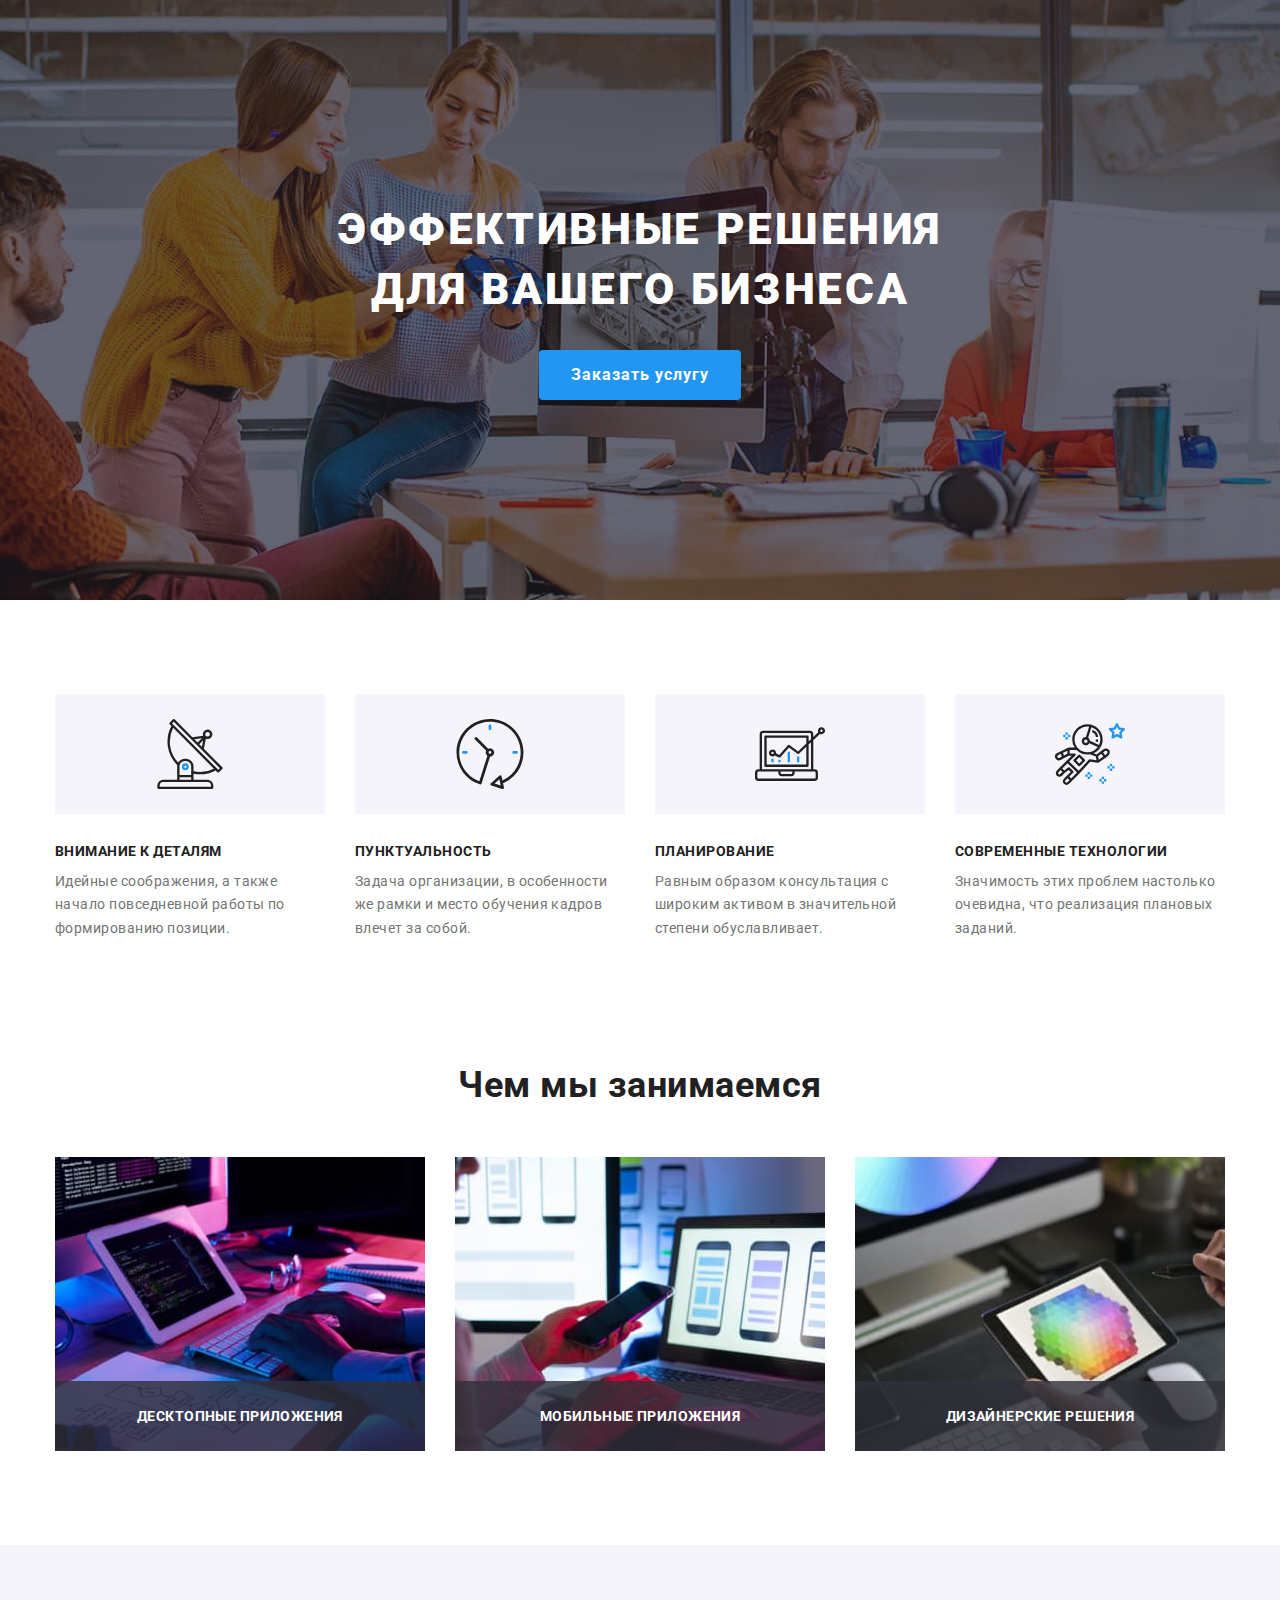
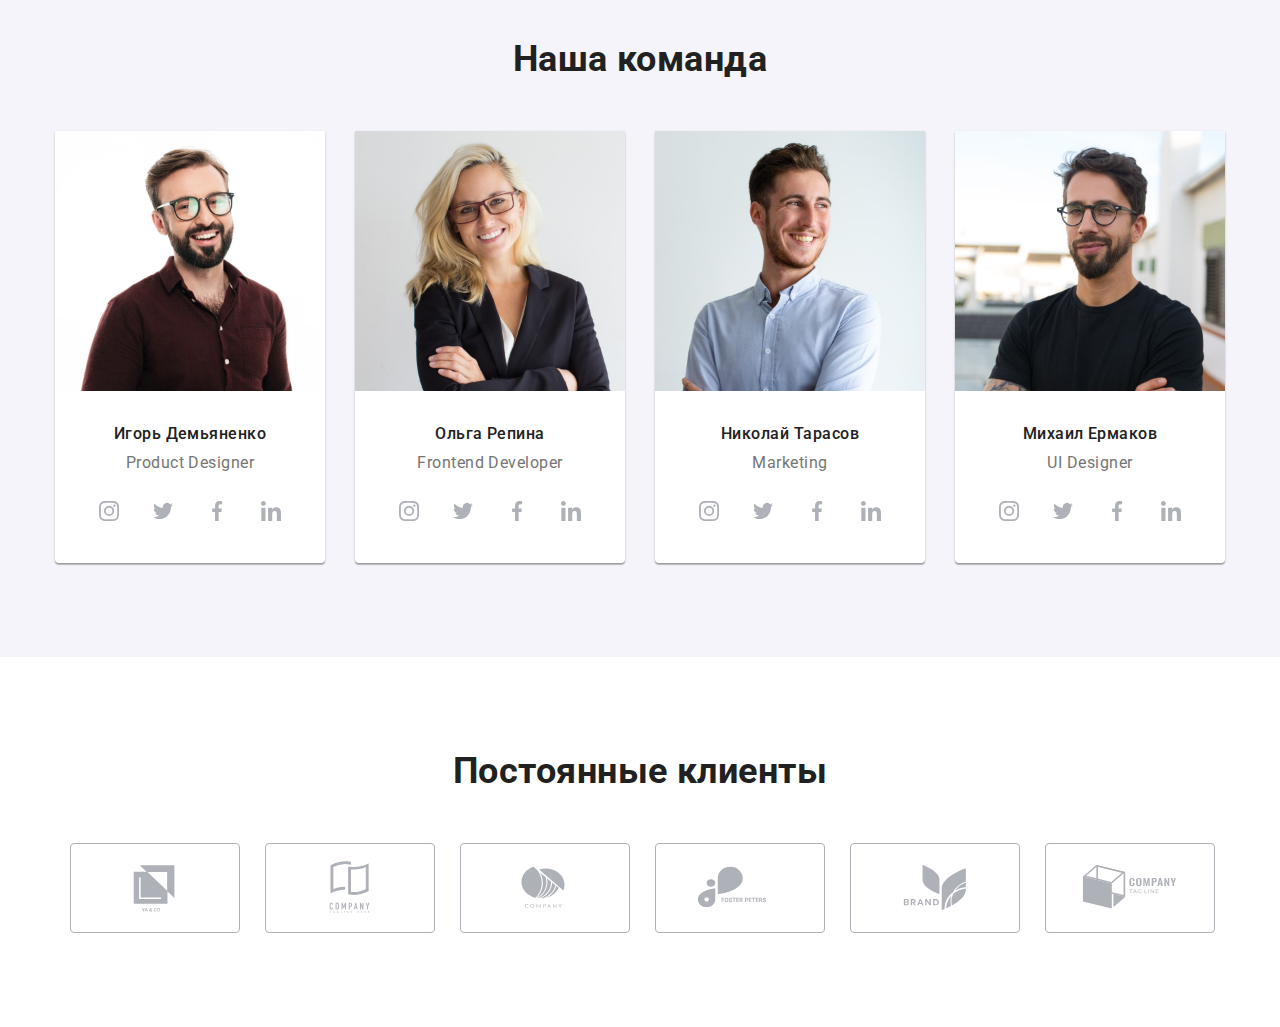
==== index.html @ 3b6422b7 "Робить основні секціі на початковій сторінці" ====
<!DOCTYPE html>
<html lang="ru">
<head>
    <meta charset="UTF-8">
    <meta http-equiv="X-UA-Compatible" content="IE=edge">
    <meta name="viewport" content="width=device-width, initial-scale=1.0">
    <title>WebStudio</title>
    <link href="https://fonts.googleapis.com/css2?family=Oleo+Script&family=Raleway:wght@700&family=Roboto:wght@400;500;700;900&display=swap" rel="stylesheet">
    <link rel="stylesheet" href="https://cdnjs.cloudflare.com/ajax/libs/modern-normalize/1.1.0/modern-normalize.min.css">
    <link rel="stylesheet" href="./css/main.min.css" />
</head>
<body>
    <!-- <header class="page-header">
        <div class="container main-nav">
            <nav class="main-nav">
                <a href="" class="main-nav__logo"><span class="main-nav__accent">Web</span>Studio</a>
                <ul class="site-nav">
                    <li class="site-nav__item"><a href="" class="site-nav__link current">Студия</a></li>
                    <li class="site-nav__item"><a href="./portfolio.html" class="site-nav__link">Портфолио</a></li>
                    <li class="site-nav__item"><a href="" class="site-nav__link">Контакты</a></li>
                </ul>
            </nav>
                <ul class="contact-nav">
                    <li class="contact-nav__item">
                        <a href="mailto:info@devstudio.com" class="contact-nav__contact">
                            <svg class="contact-nav__icon" width="16" height="12">
                                <use href="./images/sprite.svg#envelope"></use>
                            </svg>
                            info@devstudio.com
                        </a>
                    </li>

                    <li class="contact-nav__item">
                        <a href="tel:+380961111111" class="contact-nav__contact">
                            <svg class="contact-nav__icon" width="10" height="16">
                                <use href="./images/sprite.svg#smartphone"></use>
                            </svg>
                            +38 096 111 11 11
                        </a>
                    </li>
                </ul>
        </div>
            
    </header> -->
    <main>
        <div>
            <section class="hero">
                <h1 class="hero__title">Эффективные решения <br> для вашего бизнеса</h1>
                <button class="button hero__button" type="button" data-modal-open>Заказать услугу</button>
            </section>
        </div>

        <section class="section">
            <div class="container">
                <ul class="feature-list">
                    <li class="feature-list__item">
                        <div class="feature-list__icon">
                            <svg height="70" width="70">
                                <use href="images/sprite.svg#antenna"></use>
                            </svg>
                        </div>
                        <h3 class="feature-list__title">Внимание к деталям</h3>
                        <p class="feature-list__text">Идейные соображения, а также начало повседневной работы по формированию позиции.</p>
                    </li>
                    <li class="feature-list__item">
                        <div class="feature-list__icon">
                            <svg height="70" width="70">
                                <use href="images/sprite.svg#clock"></use>
                            </svg>
                        </div>
                        <h3 class="feature-list__title">Пунктуальность</h3>
                        <p class="feature-list__text">Задача организации, в особенности же рамки и место обучения кадров влечет за собой.</p>
                    </li>
                    <li class="feature-list__item">
                        <div class="feature-list__icon">
                            <svg height="70" width="70">
                                <use href="images/sprite.svg#diagram"></use>
                            </svg>
                        </div>
                        <h3 class="feature-list__title">Планирование</h3>
                        <p class="feature-list__text">Равным образом консультация с широким активом в значительной степени обуславливает.</p>
                    </li>
                    <li class="feature-list__item">
                        <div class="feature-list__icon">
                            <svg height="70" width="70">
                                <use href="images/sprite.svg#astronaut"></use>
                            </svg>
                        </div>
                        <h3 class="feature-list__title">Современные технологии</h3>
                        <p class="feature-list__text">Значимость этих проблем настолько очевидна, что реализация плановых заданий.</p>
                    </li>
                </ul>
            </div>
        </section>
        

        <section class="section work">
            <div class="container">
                <h2 class="section-title">Чем мы занимаемся</h2>
            <ul class="work-list">
                
                <li class="work-list__item">
                    <img src="./images/photo1.jpg" alt="компьютер" width="370">
                    <div class="work-list__cont"> 
                        <p class="work-list__text">Десктопные приложения </p> 
                    </div>
                </li>
                
                <li class="work-list__item">
                    <img src="./images/photo2.jpg" alt="смартфон" width="370">
                    <div class="work-list__cont"> 
                        <p class="work-list__text">Мобильные приложения </p> 
                    </div>
                </li>
                
                <li class="work-list__item">
                    <img src="./images/photo3.jpg" alt="планшет" width="370">
                    <div class="work-list__cont"> 
                        <p class="work-list__text">Дизайнерские решения </p> 
                    </div>
                </li>
            </ul>
            </div>
            
        </section>

        <section class="section team"> 
            <div class="container">
                <h2 class="section-title">Наша команда</h2>
                <ul class="team-list">             
                    <li class="team-list__item"> 
                        <img src="./images/photo4.jpg" alt="Игорь Демьяненко" width="100%"> 
                        <div class="team-content">
                            <h3 class="team-list__title">Игорь Демьяненко</h3>
                            <p class="team-list__text">Product Designer</p>
                            <ul class="social social-team">
                                <li>
                                    <a href="https://www.instagram.com" class="social-team__link">
                                        <svg class="social-team__icon" height="20px" width="20px">
                                            <use href="./images/sprite.svg#instagram"></use>
                                        </svg>
                                    </a>
                                </li>

                                <li>
                                    <a href="https://twitter.com/" class="social-team__link">
                                        <svg class="social-team__icon" height="20px" width="20px">
                                            <use href="./images/sprite.svg#twitter"></use>
                                        </svg>
                                    </a>
                                </li>

                                <li>
                                    <a href="https://www.facebook.com/" class="social-team__link">
                                        <svg class="social-team__icon" height="20px" width="20px">
                                            <use href="./images/sprite.svg#facebook"></use>
                                        </svg>
                                    </a>
                                </li>

                                <li>
                                    <a href="https://www.linkedin.com/" class="social-team__link">
                                        <svg class="social-team__icon" height="20px" width="20px">
                                            <use href="./images/sprite.svg#linkedin"></use>
                                        </svg>
                                    </a>
                                </li>
                            </ul>
                        </div>
                    </li>
                    <li class="team-list__item">
                        <img src="./images/photo5.jpg" alt="Ольга Репина" width="100%">
                        <div class="team-content"> 
                            <h3 class="team-list__title">Ольга Репина</h3> 
                            <p class="team-list__text">Frontend Developer</p> 
                            <ul class="social social-team">
                                <li>
                                    <a href="https://www.instagram.com" class="social-team__link">
                                        <svg class="social-team__icon" height="20px" width="20px">
                                            <use href="./images/sprite.svg#instagram"></use>
                                        </svg>
                                    </a>
                                </li>

                                <li>
                                    <a href="https://twitter.com/" class="social-team__link">
                                        <svg class="social-team__icon" height="20px" width="20px">
                                            <use href="./images/sprite.svg#twitter"></use>
                                        </svg>
                                    </a>
                                </li>

                                <li>
                                    <a href="https://www.facebook.com/" class="social-team__link">
                                        <svg class="social-team__icon" height="20px" width="20px">
                                            <use href="./images/sprite.svg#facebook"></use>
                                        </svg>
                                    </a>
                                </li>

                                <li>
                                    <a href="https://www.linkedin.com/" class="social-team__link">
                                        <svg class="social-team__icon" height="20px" width="20px">
                                            <use href="./images/sprite.svg#linkedin"></use>
                                        </svg>
                                    </a>
                                </li>
                            </ul>                       
                        </div>  
                        </li>
                    <li class="team-list__item">
                        <img src="./images/photo6.jpg" alt="Николай Тарасов" width="100%">
                        <div class="team-content">
                            <h3 class="team-list__title">Николай Тарасов</h3> 
                            <p class="team-list__text">Marketing</p>
                            <ul class="social social-team">
                                <li>
                                    <a href="https://www.instagram.com" class="social-team__link">
                                        <svg class="social-team__icon" height="20px" width="20px">
                                            <use href="./images/sprite.svg#instagram"></use>
                                        </svg>
                                    </a>
                                </li>

                                <li>
                                    <a href="https://twitter.com/" class="social-team__link">
                                        <svg class="social-team__icon" height="20px" width="20px">
                                            <use href="./images/sprite.svg#twitter"></use>
                                        </svg>
                                    </a>
                                </li>

                                <li>
                                    <a href="https://www.facebook.com/" class="social-team__link">
                                        <svg class="social-team__icon" height="20px" width="20px">
                                            <use href="./images/sprite.svg#facebook"></use>
                                        </svg>
                                    </a>
                                </li>

                                <li>
                                    <a href="https://www.linkedin.com/" class="social-team__link">
                                        <svg class="social-team__icon" height="20px" width="20px">
                                            <use href="./images/sprite.svg#linkedin"></use>
                                        </svg>
                                    </a>
                                </li>
                            </ul>
                        </div>  
                    </li>
                    <li class="team-list__item">
                        <img src="./images/photo7.jpg" alt="Михаил Ермаков" width="100%">
                        <div class="team-content">
                            <h3 class="team-list__title">Михаил Ермаков</h3> 
                            <p class="team-list__text">UI Designer</p>
                            <ul class="social social-team">
                                <li>
                                    <a href="https://www.instagram.com" class="social-team__link">
                                        <svg class="social-team__icon" height="20px" width="20px">
                                            <use href="./images/sprite.svg#instagram"></use>
                                        </svg>
                                    </a>
                                </li>

                                <li>
                                    <a href="https://twitter.com/" class="social-team__link">
                                        <svg class="social-team__icon" height="20px" width="20px">
                                            <use href="./images/sprite.svg#twitter"></use>
                                        </svg>
                                    </a>
                                </li>

                                <li>
                                    <a href="https://www.facebook.com/" class="social-team__link">
                                        <svg class="social-team__icon" height="20px" width="20px">
                                            <use href="./images/sprite.svg#facebook"></use>
                                        </svg>
                                    </a>
                                </li>

                                <li>
                                    <a href="https://www.linkedin.com/" class="social-team__link">
                                        <svg class="social-team__icon" height="20px" width="20px">
                                            <use href="./images/sprite.svg#linkedin"></use>
                                        </svg>
                                    </a>
                                </li>
                            </ul>
                        </div>
                    </li>
                </ul> 
            </div>
        </section>

        <section class="section client">
            <div class="container">
                <h2 class="section-title">Постоянные клиенты</h2>
                <ul class="client-list">
                    <li class="client-list__item">
                        <a href="" class="client-list__link">
                            <svg class="client-list__icon" height="60px" width="106px">
                                <use href="images/sprite.svg#Logo1"></use>
                            </svg>
                        </a>
                    </li>
                    <li class="client-list__item">
                        <a href="" class="client-list__link">
                            <svg class="client-list__icon" height="60px" width="106px">
                                <use href="images/sprite.svg#Logo2"></use>
                            </svg>
                        </a>
                    </li>
                    <li class="client-list__item">
                        <a href="" class="client-list__link">
                            <svg class="client-list__icon" height="60px" width="106px">
                                <use href="images/sprite.svg#Logo3"></use>
                            </svg>
                        </a>
                    </li>
                    <li class="client-list__item">
                        <a href="" class="client-list__link">
                            <svg class="client-list__icon" height="60px" width="106px">
                                <use href="images/sprite.svg#Logo4"></use>
                            </svg>
                        </a>
                    </li>
                    <li class="client-list__item">
                        <a href="" class="client-list__link">
                            <svg class="client-list__icon" height="60px" width="106px">
                                <use href="images/sprite.svg#Logo5"></use>
                            </svg>
                        </a>
                    </li>
                    <li class="client-list__item">
                        <a href="" class="client-list__link">
                            <svg class="client-list__icon" height="60px" width="106px">
                                <use href="images/sprite.svg#Logo6"></use>
                            </svg>
                        </a>
                    </li>
                </ul>
            </div>
        </section>
    </main>
    <!-- <footer class="footer">
        <div class="container footer-container">
            <div class="footer__adress">
                <div>
                    <a class="footer__logo" href=""><span class="footer__accent">Web</span>Studio</a>
                    <address>
                        <ul class="footer__contact-list">
                            <li class="footer__item"><a href="https://goo.gl/maps/sERGqYDvzHYtQd6Q8" target="_blank" class="footer__actual-address">г. Киев, пр-т Леси Украинки, 26</a></li>
                            <li class="footer__item"><a href="mailto:info@example.com" class="footer__contact">info@example.com</a></li>
                            <li class="footer__item"><a href="tel:+380991111111" class="footer__contact">+38 099 111 11 11</a></li>
                        </ul>
                    </address>
                </div>
                
                <div class="join">
                    <p class="join__text">присоединяйтесь</p>
                    <ul class="social">
                        <li class="join__item">
                            <a href="https://www.instagram.com" class="join__link">
                                <svg class="join__icon" height="20px" width="20px">
                                    <use href="./images/sprite.svg#instagram"></use>
                                </svg>
                            </a>
                        </li>

                        <li class="join__item">
                            <a href="https://twitter.com/" class="join__link">
                                <svg class="join__icon" height="20px" width="20px">
                                    <use href="./images/sprite.svg#twitter"></use>
                                </svg>
                            </a>
                        </li>

                        <li class="join__item">
                            <a href="https://www.facebook.com/" class="join__link">
                                <svg class="join__icon" height="20px" width="20px">
                                    <use href="./images/sprite.svg#facebook"></use>
                                </svg>
                            </a>
                        </li>

                        <li class="join__item">
                            <a href="https://www.linkedin.com/" class="join__link">
                                <svg class="join__icon" height="20px" width="20px">
                                    <use href="./images/sprite.svg#linkedin"></use>
                                </svg>
                            </a>
                        </li>
                    </ul>
                </div>

                <div class="subscription">
                    <form class="subscription__form js-speaker-form">
                    <label for="mail" class="subscription__join-in">подписаться на рассылку</label>
                    <input class="subscription__mail" type="email" name="mail" id="mail" placeholder="E-mail" />
                    <button type="submit" class="subscription__button button">Подписаться
                        <svg class="subscription__icon" width="24" height="24">
                        <use href="./images/sprite.svg#icon-send"></use>
                        </svg>
                    </button>
                    </form>
                </div>
            </div>
        </div>
    </footer> -->

<!-- Modal -->

<div class="backdrop is-hidden" data-modal>
    <div class="modal">
        <button class="modal__close-button" data-modal-close>
            <svg class="modal__close-icon" height="18" width="18">
                <use href="images/sprite.svg#close"></use>
            </svg>
        </button>
        <form class="form js-speaker-form">
            <p class="modal__description">Оставьте свои данные, мы Вам перезвоним</p>
    
            <label class="modal__form-field">
              <input type="name" class="modal__form-input" name="name" placeholder=" " />
              <span class="modal__form-label">Имя</span>
              <svg class="modal__form-icon" width="18" height="18">
                <use href="./images/icons.svg#name"></use>
              </svg>
            </label>
    
            <label class="modal__form-field">
              <input type="tel" class="modal__form-input" name="tel" placeholder=" " />
              <span class="modal__form-label">Телефон</span>
              <svg class="modal__form-icon" width="18" height="18">
                <use href="./images/icons.svg#phone-form"></use>
              </svg>
            </label>
    
            <label class="modal__form-field">
              <input type="email" class="modal__form-input" name="mail" id="mail" placeholder=" "/>
              <span class="modal__form-label">Почта</span>
              <svg class="modal__form-icon" width="18" height="18">
                <use href="./images/icons.svg#mail-form"></use>
              </svg>
            </label>
    
            <label class="modal__form-field comment">
              <textarea class="modal__form-comment" name="comment" rows="8" placeholder=" Введите текст "
              ></textarea>
              <span class="modal__form-label">Комментарий</span>
            </label>
    
            <label class="modal__field-polisy check">
              <input
                class="modal__checkbox"
                type="checkbox"
                name="policy"
                value="accept policy"
              />
              <span class="modal__icon-checkbox"></span>
              <span class="modal__checkbox-policy"
                >Соглашаюсь с рассылкой и принимаю
                <a class="modal__checkbox-link" href="./index.html"
                  >Условия договора</a
                ></span>
            </label>
    
            <div class="modal__button-submit">
              <button type="submit" class="button">Отправить</button>
            </div>

    </div>
</div>


    <script src="./js/modal.js"></script>
</body>
</html>
---- css/main.min.css ----
:root{--primary-text-color: #757575;--title-text-color: #212121;--accent-color: #2196F3;--secondary-light-color: #F5F4FA}*{box-sizing:border-box}ul{padding:0;margin:0;list-style:none}body{background-color:#fff;color:var(--primary-text-color);font-family:Roboto,sans-serif;letter-spacing:.03em}.section{padding-top:60px}@media screen and (min-width: 480px){.section{padding-top:94px}}.section-title{margin-top:0;margin-bottom:50px;color:var(--title-text-color);font-family:Roboto,sans-serif;font-weight:700;font-size:28px;line-height:1.14;text-align:center}@media screen and (min-width: 1200px){.section-title{font-size:36px;line-height:1.16}}button{cursor:pointer}.container{margin-left:auto;margin-right:auto;width:100%;padding-left:15px;padding-right:15px}@media screen and (min-width: 480px){.container{width:480px}}@media screen and (min-width: 768px){.container{width:768px}}@media screen and (min-width: 1200px){.container{width:1200px}}.subscription__button,.join__link,.modal__field-polisy,.modal__close-icon,.modal__close-button,.client-list__link,.social-team__link,.work-list__cont,.feature-list__icon,.contact-nav__contact,.main-nav{display:flex;align-items:center}header{border-bottom:1px solid #ececec}nav{display:flex}.site-nav{display:flex}.site-nav__item+.site-nav__item{margin-left:50px}.site-nav__link{display:block;padding-top:32px;padding-bottom:32px;font-weight:500;font-size:14px;line-height:1.14;letter-spacing:.02em;text-decoration:none;position:relative}.site-nav__link.current{color:var(--accent-color)}.site-nav__link.current::after{content:"";position:absolute;bottom:-1px;display:block;width:100%;height:4px;background-color:var(--accent-color);border-radius:2px}.site-nav__link{color:var(--title-text-color);transition:250ms cubic-bezier(0.4, 0, 0.2, 1)}.site-nav__link:hover,.site-nav__link:focus{color:var(--accent-color)}.contact-nav{display:flex;margin-left:auto}.contact-nav__item+.contact-nav__item{margin-left:50px}.contact-nav__contact{color:#757575;padding:32px 0;transition:250ms cubic-bezier(0.4, 0, 0.2, 1);font-weight:500;font-size:14px;line-height:1.14;letter-spacing:.02em;text-decoration:none}.contact-nav__contact:hover,.contact-nav__contact:focus{color:var(--accent-color)}.contact-nav__icon{fill:currentColor;margin-right:10px;padding-top:2px}.main-nav__logo{font-family:Raleway,sans-serif;font-weight:700;font-size:26px;line-height:1.19;text-decoration:none;color:#000;margin-right:93px}.main-nav__accent{color:var(--accent-color)}.footer__logo{font-family:Raleway,sans-serif;font-weight:700;font-size:26px;line-height:1.19;text-decoration:none;color:#fff;display:block;margin-bottom:20px}.footer__accent{color:var(--accent-color)}.hero{background-color:#2f303a;background-image:linear-gradient(to right, rgba(47, 48, 58, 0.4), rgba(47, 48, 58, 0.4)),url("../images/background_hero.jpg");background-repeat:no-repeat;background-size:cover;background-position:center;height:600;text-align:center;padding-top:200px;padding-bottom:200px}.hero__title{margin-top:0;margin-bottom:30px;color:#fff;font-style:400;font-weight:900;font-size:26px;line-height:1.61;letter-spacing:.06em;text-transform:uppercase}@media screen and (min-width: 1200px){.hero__title{font-size:44px;line-height:1.36}}.button{display:inline-block;border-radius:4px;color:#fff;background-color:var(--accent-color);font-family:Roboto,sans-serif;letter-spacing:.03em;text-align:center}.hero__button{min-width:200px;padding:10px 32px;border:none;color:#fff;background-color:var(--accent-color);font-weight:700;font-size:16px;line-height:1.87;letter-spacing:.06em}.button.secondary{padding:6px 22px;color:var(--title-text-color);background-color:var(--secondary-light-color);font-weight:500;font-size:16px;line-height:1.6}@media screen and (min-width: 768px){.feature-list{display:flex;flex-wrap:wrap}}@media screen and (min-width: 1200px){.feature-list{flex-wrap:nowrap}}.feature-list__item{width:100%;margin-bottom:30px}@media screen and (min-width: 768px){.feature-list__item{width:354px}}@media screen and (min-width: 1200px){.feature-list__item{width:270px}}.feature-list__icon{justify-content:center;width:100%;height:120px;margin-bottom:30px;background-color:var(--secondary-light-color)}@media screen and (min-width: 768px){.feature-list__icon{width:354px}}@media screen and (min-width: 1200px){.feature-list__icon{width:270px}}@media screen and (min-width: 768px){.feature-list__item:nth-child(2n){margin-left:30px}}@media screen and (min-width: 1200px){.feature-list__item+.feature-list__item{margin-left:30px}}.feature-list__title{margin-top:0;margin-bottom:10px;color:var(--title-text-color);font-weight:700;font-size:14px;line-height:1.14;text-transform:uppercase}@media screen and (max-width: 767px){.feature-list__title{text-align:center}}.feature-list__text{font-size:14px;line-height:1.71;margin:0}.work{padding-bottom:94px}@media screen and (max-width: 1199px){.work{display:none}}.work-list{display:flex}.work-list__item+.work-list__item{margin-left:30px}.work-list__item{position:relative;display:flex;align-items:flex-end}.work-list__cont{position:absolute;justify-content:center;width:370px;height:70px;background-color:rgba(47,48,58,.8)}.work-list__text{margin:0;font-weight:700;font-size:14px;line-height:1.16;letter-spacing:.03em;text-transform:uppercase;color:#fff}.team{background-color:var(--secondary-light-color);padding-bottom:94px}@media screen and (min-width: 768px){.team-list{display:flex;flex-wrap:wrap}}@media screen and (min-width: 1200px){.team-list{flex-wrap:nowrap}}@media screen and (min-width: 768px){.team-list__item:nth-child(2n){margin-left:30px}}@media screen and (min-width: 1200px){.team-list__item+.team-list__item{margin-left:30px}}.team-list__item{background-color:#fff;box-shadow:0px 1px 3px rgba(0,0,0,.12),0px 1px 1px rgba(0,0,0,.14),0px 2px 1px rgba(0,0,0,.2);border-radius:0px 0px 4px 4px;width:100%;margin-bottom:30px}@media screen and (min-width: 768px){.team-list__item{width:354px}}@media screen and (min-width: 1200px){.team-list__item{width:270px;margin-bottom:0px}}.team-list__title{margin-top:0;margin-bottom:10px;color:var(--title-text-color);font-weight:500;font-size:16px;line-height:1.18}.team-list__text{margin-top:0;margin-bottom:16px;font-size:16px;line-height:1.18}.team-content{padding-top:30px;padding-bottom:30px;text-align:center}.social{display:flex;padding:0;margin:0}.social-team{padding-right:122px;padding-left:122px}@media screen and (min-width: 768px){.social-team{padding-right:74px;padding-left:74px}}@media screen and (min-width: 1200px){.social-team{padding-right:32px;padding-left:32px}}.social-team>li:not(:last-child){width:calc((100% - 30px)/4);margin-right:10px}.social-team__link{justify-content:center;padding:0;border:none;border-radius:50px;width:44px;height:44px;color:#afb1b8;transition:250ms cubic-bezier(0.4, 0, 0.2, 1)}.social-team__link:hover,.social-team__link:focus{background-color:var(--accent-color);color:#fff}.social-team__icon{fill:currentColor}.client{padding-bottom:94px}.client-list{display:flex;flex-wrap:wrap;justify-content:center}.client-list__item{width:100%;margin-bottom:30px;width:calc((100% - 60px)/2);margin-right:30px}@media screen and (min-width: 768px){.client-list__item{width:calc(33.3333333333% - 30px);margin-right:30px;margin-bottom:30px}}@media screen and (min-width: 1200px){.client-list__item{margin-bottom:0;width:calc(16.6666666667% - 30px)}}@media screen and (max-width: 767px){.client-list .client-list__item:nth-child(even){margin-right:0}}@media screen and (min-width: 768px){.client-list .client-list__item:nth-child(3n){margin-right:0}}@media screen and (min-width: 1200px){.client-list .client-list__item:not(:last-child){margin-right:30px}}.client-list__link{color:#afb1b8;justify-content:center;height:90px;border:1px solid #afb1b8;border-radius:4px;transition:250ms cubic-bezier(0.4, 0, 0.2, 1)}@media screen and (min-width: 768px){.client-list__link{width:226px}}@media screen and (min-width: 1200px){.client-list__link{width:170px}}.client-list__link:hover,.client-list__link:focus{border-color:var(--accent-color);color:var(--accent-color)}.client-list__icon{fill:currentColor}.portfolio{padding-top:94px;padding-bottom:94px}.filter-section button{transition:250ms cubic-bezier(0.4, 0, 0.2, 1);border:none}.filter-section button:hover,.filter-section button:focus{color:#fff;background-color:var(--accent-color);box-shadow:0px 3px 1px rgba(0,0,0,.1),0px 1px 2px rgba(0,0,0,.08),0px 2px 2px rgba(0,0,0,.12)}.filter-section{display:flex;justify-content:center;margin-bottom:50px}.filter-section__item+.filter-section__item{margin-left:8px}.portfolio-list{display:flex;flex-wrap:wrap}.portfolio-list__grid{margin-right:30px;margin-bottom:30px;border-top:none;transition:250ms cubic-bezier(0.4, 0, 0.2, 1)}.portfolio-list__grid:hover,.portfolio-list__grid:focus{box-shadow:0px 1px 1px rgba(0,0,0,.12),0px 4px 4px rgba(0,0,0,.06),1px 4px 6px rgba(0,0,0,.16)}.portfolio-list__grid:nth-child(3n){margin-right:0}.portfolio-list__grid:nth-last-child(-n+3){margin-bottom:0}.portfolio-list img{margin-top:0}.portfolio-list__card-content{padding:20px 24px;border:1px solid #eee}.portfolio-list__title{margin-top:0;margin-bottom:4px;color:var(--title-text-color);font-weight:bold;font-size:18px;line-height:2;letter-spacing:.06em}.portfolio-list__card-icon{position:relative;overflow:hidden}.portfolio-list__card-desc{position:absolute;top:0;padding:63px 24px 63px 24px;align-items:center;width:100%;height:100%;background-color:rgba(33,149,243,.9);margin:0;color:#fff;font-weight:400;font-size:18px;line-height:1.56;transform:translateY(100%);transition:250ms cubic-bezier(0.4, 0, 0.2, 1)}.portfolio-list__grid-link{text-decoration:none;color:var(--primary-text-color);transition:250ms cubic-bezier(0.4, 0, 0.2, 1)}.portfolio-list__grid-link:hover .portfolio-list__card-desc,.portfolio-list__grid-link:focus .portfolio-list__card-desc{transform:translateY(0px)}.grid-link img{display:block;max-width:100%;height:auto}.backdrop{position:fixed;top:0;left:0;width:100%;height:100%;background-color:rgba(0,0,0,.5);visibility:visible;opacity:1;transition:opacity 250ms cubic-bezier(0.4, 0, 0.2, 1)}.backdrop.is-hidden{pointer-events:none;opacity:0}label{cursor:default}.modal{position:absolute;top:50%;left:50%;transform:translate(-50%, -50%);min-height:300px;min-width:400px;padding:40px;width:100%;height:581px;box-shadow:0px 1px 3px rgba(0,0,0,.12),0px 1px 1px rgba(0,0,0,.14),0px 2px 1px rgba(0,0,0,.2);border-radius:4px;background-color:#fff}@media screen and (min-width: 480px){.modal{width:450px}}@media screen and (min-width: 1200px){.modal{width:528px}}.modal__close-button{padding:0;margin:0;justify-content:center;border-radius:50px;height:30px;width:30px;position:absolute;top:8px;right:8px;background-color:#fff;z-index:1;border:1px solid rgba(0,0,0,.1);transition:250ms cubic-bezier(0.4, 0, 0.2, 1)}.modal__close-button:hover,.modal__close-button:focus{fill:var(--accent-color)}.modal__close-icon{justify-content:center;padding:0;border:none;border-radius:50px;width:18px;height:18px}.modal__description{font-weight:700;font-size:20px;line-height:1.15;text-align:center;color:var(--title-text-color);margin-bottom:30px;margin-top:0}.modal__form-field:nth-child(-n+4){margin-bottom:28px}.modal__form-field{display:block;position:relative}.modal__form-input{width:100%;height:38px;display:block;background-color:#fff;margin:0;padding:10px 20px;padding-left:40px;font:inherit;box-shadow:none;border:1px solid rgba(33,33,33,.2);border-radius:4px;outline:none;box-sizing:border-box}.modal__form-label{color:var(--primary-text-color);font-size:12px;line-height:1.16;letter-spacing:.01em;position:absolute;top:50%;transition:250ms cubic-bezier(0.4, 0, 0.2, 1);transform:translateY(-40px)}.modal__form-icon{position:absolute;top:50%;left:10px;transform:translateY(-50%);display:inline-block;fill:currentColor;color:var(--title-text-color)}.modal__comment{margin-bottom:20px;height:120px}.modal__form-label{position:absolute;top:20px;left:0px;transition:250ms cubic-bezier(0.4, 0, 0.2, 1)}.modal__form-comment::placeholder{font-size:12px;line-height:1.16;letter-spacing:.01em;color:rgba(117,117,117,.5)}.modal__checkbox{appearance:none;-moz-appearance:none;-webkit-appearance:none;position:absolute;margin-right:7px}.modal__icon-checkbox{margin-right:7px}.modal__field-polisy.check{display:flex;justify-content:center}.modal__icon-checkbox{display:inline-block;width:16px;height:15px;margin-right:5px;border:2px solid #212121;border-radius:4px;transition:250ms cubic-bezier(0.4, 0, 0.2, 1)}.modal__checkbox:checked+.modal__icon-checkbox{background-color:var(--accent-color);border-color:var(--accent-color);background-image:url(../images/icon-check.svg);background-origin:border-box;background-size:contain;background-repeat:no-repeat}.modal__checkbox-link{color:var(--accent-color);text-decoration:underline}.modal__field-polisy{margin-bottom:30px}.modal__checkbox-policy{font-size:14px;line-height:1.71;letter-spacing:.03em;color:var(--primary-text-color)}.modal__form-field:focus-within>.modal__form-icon{fill:var(--accent-color)}.backdrop textarea{padding:10px 20px;padding-left:16px;font:inherit;position:relative;width:100%;height:120px;resize:none;box-shadow:none;border:1px solid rgba(33,33,33,.2);border-radius:4px;outline:none}.backdrop textarea:focus{border:1px solid var(--accent-color)}.modal__button-submit{display:flex;justify-content:center}.backdrop .button{border:none;box-shadow:0px 4px 4px rgba 0,0,0,.15;display:inline-block;vertical-align:middle;font-weight:700;font-size:16px;line-height:1.87;text-decoration:none;border-radius:4px;min-width:200px;min-height:50px;letter-spacing:.06em}address{font-style:normal}.footer{background-color:#2f303a;padding-top:60px;padding-bottom:60px}.footer-container{display:flex;align-items:baseline}.footer__adress{display:flex;justify-content:space-between;align-items:baseline;width:1200px}.footer__actual-address{color:#fff;font-size:14px;line-height:1.71;text-decoration:none}.footer__contact{color:rgba(255,255,255,.6);font-size:14px;line-height:1.71;text-decoration:none}.footer__contact-list .footer__item+.footer__item{margin-top:9px}.footer__contact-list a{transition:250ms cubic-bezier(0.4, 0, 0.2, 1)}.footer__contact-list a:hover,.footer__contact-list a:focus{color:var(--accent-color)}.join__text{font-weight:700;font-size:14px;line-height:1.16;letter-spacing:.03em;text-transform:uppercase;color:#fff}.join{margin-left:70px}.join__icon{fill:currentColor}.join__link{justify-content:center;padding:0;border:none;background-color:rgba(255,255,255,.1);border-radius:50px;width:44px;height:44px;color:#fff;transition:250ms cubic-bezier(0.4, 0, 0.2, 1)}.join__link:hover,.join__link:focus{background-color:var(--accent-color);color:#fff}.join__item:not(:last-child){width:calc((100% - 30px)/4);margin-right:10px}.subscription{width:570px}.subscription__form{display:flex;flex-direction:column;position:relative}.subscription__join-in{font-weight:700;font-size:14px;line-height:1.14;color:#fff;text-transform:uppercase;margin-bottom:20px}.subscription__mail{width:358px;height:50px;border:1px solid rgba(255,255,255,.3);box-sizing:border-box;border-radius:4px;background-color:#2f303a;padding-left:12px;color:var(--primary-text-color)}.subscription__button{position:absolute;bottom:0;right:0;width:200px;height:50px;justify-content:left;font-weight:900;padding-top:10px;padding-bottom:10px;padding-left:29px;padding-right:28px;overflow:hidden;border:0em}.subscription__icon{position:absolute;right:18px;margin-left:10px;top:50%;transform:translatey(-50%)}/*# sourceMappingURL=main.min.css.map */
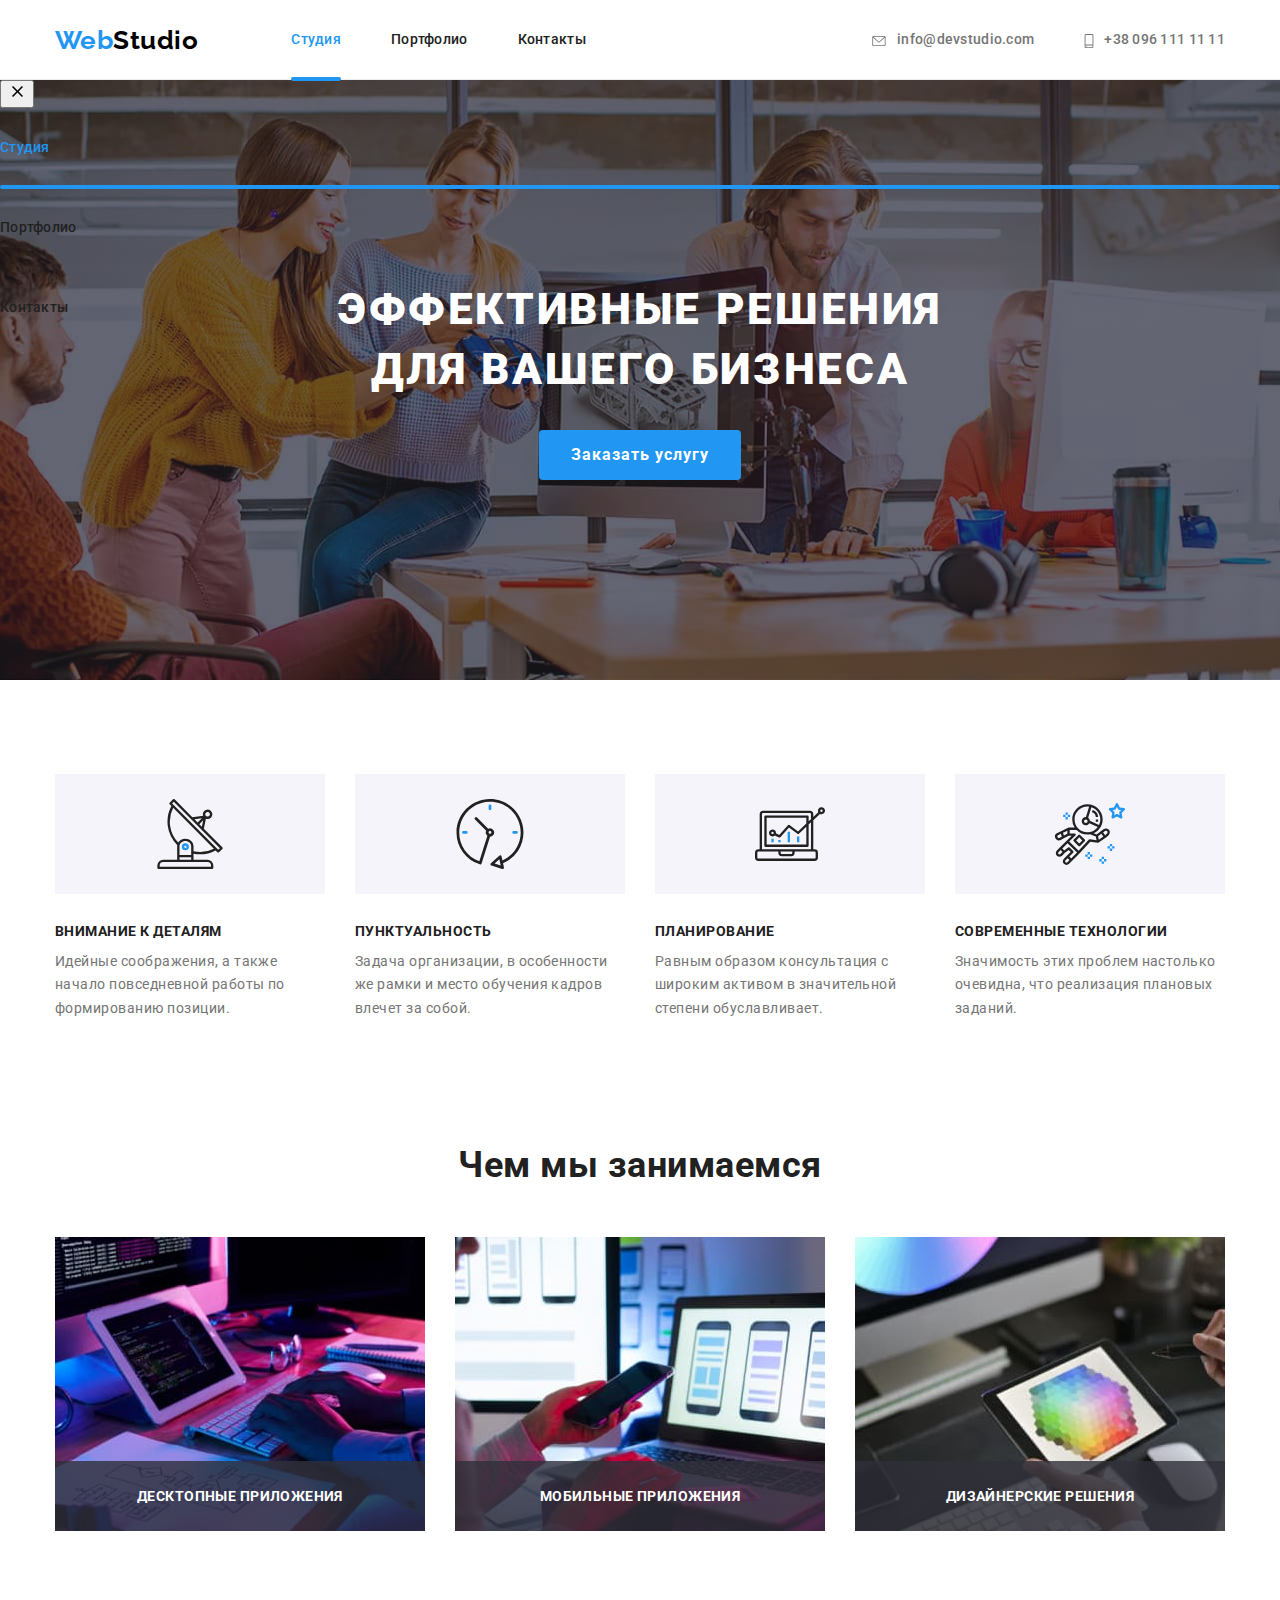
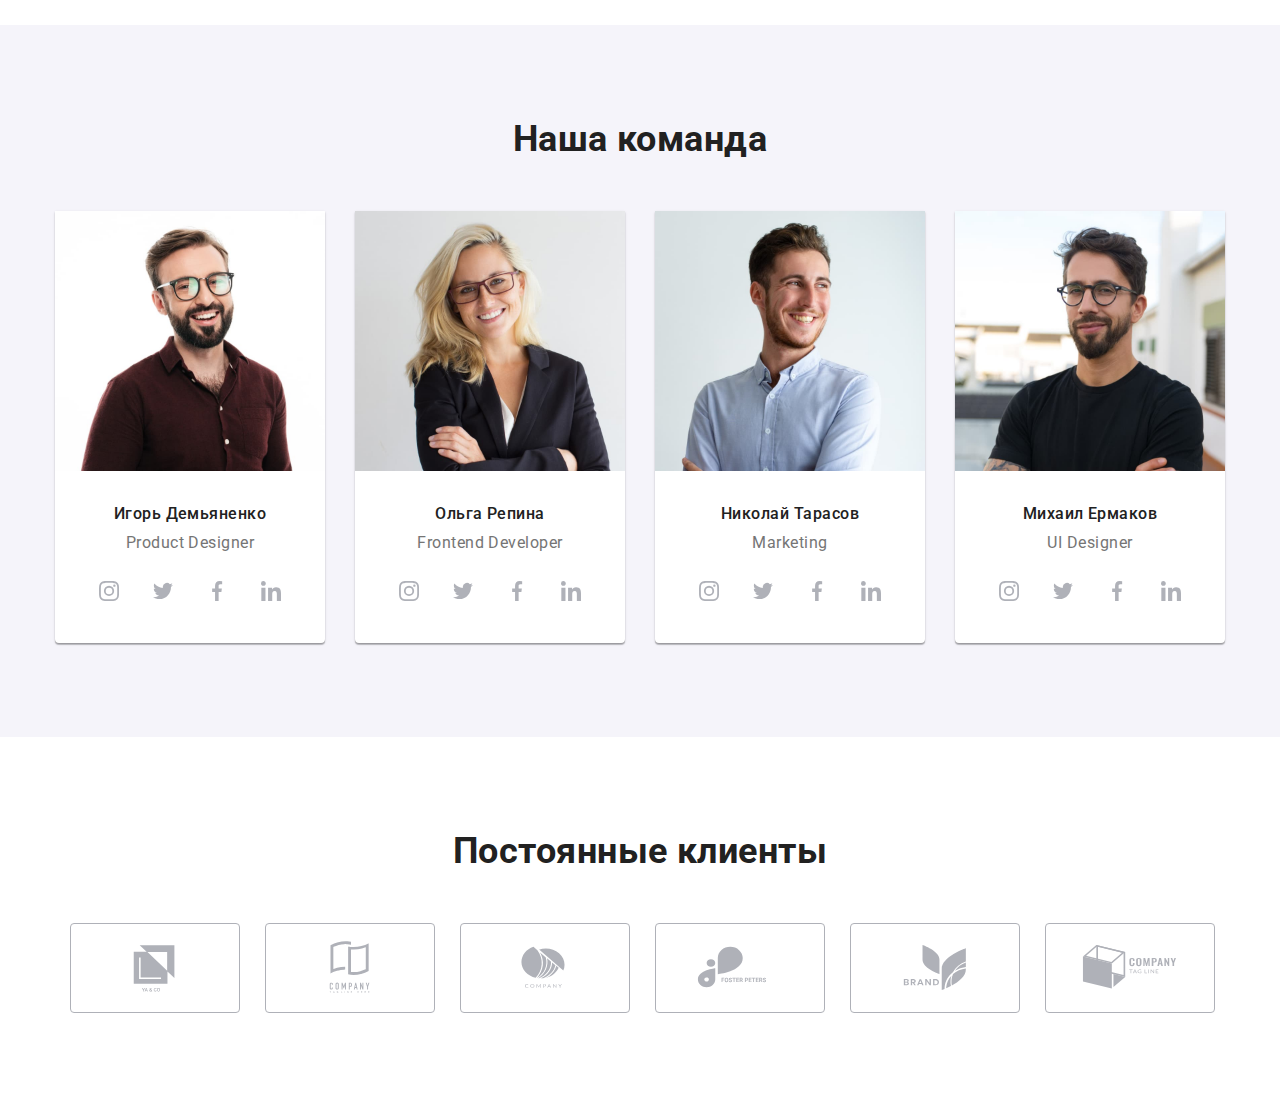
==== commit 97c023da: "Начинает делать моб меню" ====
--- a/index.html
+++ b/index.html
@@ -10,7 +10,7 @@
     <link rel="stylesheet" href="./css/main.min.css" />
 </head>
 <body>
-    <!-- <header class="page-header">
+    <header class="page-header">
         <div class="container main-nav">
             <nav class="main-nav">
                 <a href="" class="main-nav__logo"><span class="main-nav__accent">Web</span>Studio</a>
@@ -40,8 +40,25 @@
                     </li>
                 </ul>
         </div>
-            
-    </header> -->
+         <button type="button" class="menu_open_btn">
+            <svg class="menu_open_btn-icon">
+                <use href="./images/sprite.svg#icon-menu_mob"></use>
+            </svg>
+        </button>  
+        
+        <div class="mob-menu" >
+            <button class="menu_close_btn" data-modal-close>
+                <svg class="menu_close_btn-icon" height="18" width="18">
+                    <use href="images/sprite.svg#close"></use>
+                </svg>
+            </button>
+            <ul class="mob-menu_list">
+                <li class="mob-menu__item"><a href="" class="site-nav__link current">Студия</a></li>
+                <li class="mob-menu__item"><a href="./portfolio.html" class="site-nav__link">Портфолио</a></li>
+                <li class="mob-menu__item"><a href="" class="site-nav__link">Контакты</a></li>
+            </ul>
+        </div>
+    </header>
     <main>
         <div>
             <section class="hero">
@@ -129,7 +146,9 @@
                 <h2 class="section-title">Наша команда</h2>
                 <ul class="team-list">             
                     <li class="team-list__item"> 
-                        <img src="./images/photo4.jpg" alt="Игорь Демьяненко" width="100%"> 
+                        <img srcset="./images/photo4.jpg 1x, 
+                        ./images/photo4-2x.jpg 2x" 
+                        src="./images/photo4.jpg" alt="Игорь Демьяненко" width="100%"> 
                         <div class="team-content">
                             <h3 class="team-list__title">Игорь Демьяненко</h3>
                             <p class="team-list__text">Product Designer</p>
@@ -169,7 +188,9 @@
                         </div>
                     </li>
                     <li class="team-list__item">
-                        <img src="./images/photo5.jpg" alt="Ольга Репина" width="100%">
+                        <img srcset="./images/photo5.jpg 1x, 
+                        ./images/photo5-2x.jpg 2x" 
+                        src="./images/photo5.jpg" alt="Ольга Репина" width="100%">
                         <div class="team-content"> 
                             <h3 class="team-list__title">Ольга Репина</h3> 
                             <p class="team-list__text">Frontend Developer</p> 
@@ -209,7 +230,9 @@
                         </div>  
                         </li>
                     <li class="team-list__item">
-                        <img src="./images/photo6.jpg" alt="Николай Тарасов" width="100%">
+                        <img srcset="./images/photo6.jpg 1x, 
+                        ./images/photo6-2x.jpg 2x" 
+                        src="./images/photo6.jpg" alt="Николай Тарасов" width="100%">
                         <div class="team-content">
                             <h3 class="team-list__title">Николай Тарасов</h3> 
                             <p class="team-list__text">Marketing</p>
@@ -249,7 +272,9 @@
                         </div>  
                     </li>
                     <li class="team-list__item">
-                        <img src="./images/photo7.jpg" alt="Михаил Ермаков" width="100%">
+                        <img srcset="./images/photo7.jpg 1x, 
+                        ./images/photo7-2x.jpg 2x" 
+                        src="./images/photo7.jpg" alt="Михаил Ермаков" width="100%">
                         <div class="team-content">
                             <h3 class="team-list__title">Михаил Ермаков</h3> 
                             <p class="team-list__text">UI Designer</p>
--- a/css/main.min.css
+++ b/css/main.min.css
@@ -1 +1 @@
-:root{--primary-text-color: #757575;--title-text-color: #212121;--accent-color: #2196F3;--secondary-light-color: #F5F4FA}*{box-sizing:border-box}ul{padding:0;margin:0;list-style:none}body{background-color:#fff;color:var(--primary-text-color);font-family:Roboto,sans-serif;letter-spacing:.03em}.section{padding-top:60px}@media screen and (min-width: 480px){.section{padding-top:94px}}.section-title{margin-top:0;margin-bottom:50px;color:var(--title-text-color);font-family:Roboto,sans-serif;font-weight:700;font-size:28px;line-height:1.14;text-align:center}@media screen and (min-width: 1200px){.section-title{font-size:36px;line-height:1.16}}button{cursor:pointer}.container{margin-left:auto;margin-right:auto;width:100%;padding-left:15px;padding-right:15px}@media screen and (min-width: 480px){.container{width:480px}}@media screen and (min-width: 768px){.container{width:768px}}@media screen and (min-width: 1200px){.container{width:1200px}}.subscription__button,.join__link,.modal__field-polisy,.modal__close-icon,.modal__close-button,.client-list__link,.social-team__link,.work-list__cont,.feature-list__icon,.contact-nav__contact,.main-nav{display:flex;align-items:center}header{border-bottom:1px solid #ececec}nav{display:flex}.site-nav{display:flex}.site-nav__item+.site-nav__item{margin-left:50px}.site-nav__link{display:block;padding-top:32px;padding-bottom:32px;font-weight:500;font-size:14px;line-height:1.14;letter-spacing:.02em;text-decoration:none;position:relative}.site-nav__link.current{color:var(--accent-color)}.site-nav__link.current::after{content:"";position:absolute;bottom:-1px;display:block;width:100%;height:4px;background-color:var(--accent-color);border-radius:2px}.site-nav__link{color:var(--title-text-color);transition:250ms cubic-bezier(0.4, 0, 0.2, 1)}.site-nav__link:hover,.site-nav__link:focus{color:var(--accent-color)}.contact-nav{display:flex;margin-left:auto}.contact-nav__item+.contact-nav__item{margin-left:50px}.contact-nav__contact{color:#757575;padding:32px 0;transition:250ms cubic-bezier(0.4, 0, 0.2, 1);font-weight:500;font-size:14px;line-height:1.14;letter-spacing:.02em;text-decoration:none}.contact-nav__contact:hover,.contact-nav__contact:focus{color:var(--accent-color)}.contact-nav__icon{fill:currentColor;margin-right:10px;padding-top:2px}.main-nav__logo{font-family:Raleway,sans-serif;font-weight:700;font-size:26px;line-height:1.19;text-decoration:none;color:#000;margin-right:93px}.main-nav__accent{color:var(--accent-color)}.footer__logo{font-family:Raleway,sans-serif;font-weight:700;font-size:26px;line-height:1.19;text-decoration:none;color:#fff;display:block;margin-bottom:20px}.footer__accent{color:var(--accent-color)}.hero{background-color:#2f303a;background-image:linear-gradient(to right, rgba(47, 48, 58, 0.4), rgba(47, 48, 58, 0.4)),url("../images/background_hero.jpg");background-repeat:no-repeat;background-size:cover;background-position:center;height:600;text-align:center;padding-top:200px;padding-bottom:200px}.hero__title{margin-top:0;margin-bottom:30px;color:#fff;font-style:400;font-weight:900;font-size:26px;line-height:1.61;letter-spacing:.06em;text-transform:uppercase}@media screen and (min-width: 1200px){.hero__title{font-size:44px;line-height:1.36}}.button{display:inline-block;border-radius:4px;color:#fff;background-color:var(--accent-color);font-family:Roboto,sans-serif;letter-spacing:.03em;text-align:center}.hero__button{min-width:200px;padding:10px 32px;border:none;color:#fff;background-color:var(--accent-color);font-weight:700;font-size:16px;line-height:1.87;letter-spacing:.06em}.button.secondary{padding:6px 22px;color:var(--title-text-color);background-color:var(--secondary-light-color);font-weight:500;font-size:16px;line-height:1.6}@media screen and (min-width: 768px){.feature-list{display:flex;flex-wrap:wrap}}@media screen and (min-width: 1200px){.feature-list{flex-wrap:nowrap}}.feature-list__item{width:100%;margin-bottom:30px}@media screen and (min-width: 768px){.feature-list__item{width:354px}}@media screen and (min-width: 1200px){.feature-list__item{width:270px}}.feature-list__icon{justify-content:center;width:100%;height:120px;margin-bottom:30px;background-color:var(--secondary-light-color)}@media screen and (min-width: 768px){.feature-list__icon{width:354px}}@media screen and (min-width: 1200px){.feature-list__icon{width:270px}}@media screen and (min-width: 768px){.feature-list__item:nth-child(2n){margin-left:30px}}@media screen and (min-width: 1200px){.feature-list__item+.feature-list__item{margin-left:30px}}.feature-list__title{margin-top:0;margin-bottom:10px;color:var(--title-text-color);font-weight:700;font-size:14px;line-height:1.14;text-transform:uppercase}@media screen and (max-width: 767px){.feature-list__title{text-align:center}}.feature-list__text{font-size:14px;line-height:1.71;margin:0}.work{padding-bottom:94px}@media screen and (max-width: 1199px){.work{display:none}}.work-list{display:flex}.work-list__item+.work-list__item{margin-left:30px}.work-list__item{position:relative;display:flex;align-items:flex-end}.work-list__cont{position:absolute;justify-content:center;width:370px;height:70px;background-color:rgba(47,48,58,.8)}.work-list__text{margin:0;font-weight:700;font-size:14px;line-height:1.16;letter-spacing:.03em;text-transform:uppercase;color:#fff}.team{background-color:var(--secondary-light-color);padding-bottom:94px}@media screen and (min-width: 768px){.team-list{display:flex;flex-wrap:wrap}}@media screen and (min-width: 1200px){.team-list{flex-wrap:nowrap}}@media screen and (min-width: 768px){.team-list__item:nth-child(2n){margin-left:30px}}@media screen and (min-width: 1200px){.team-list__item+.team-list__item{margin-left:30px}}.team-list__item{background-color:#fff;box-shadow:0px 1px 3px rgba(0,0,0,.12),0px 1px 1px rgba(0,0,0,.14),0px 2px 1px rgba(0,0,0,.2);border-radius:0px 0px 4px 4px;width:100%;margin-bottom:30px}@media screen and (min-width: 768px){.team-list__item{width:354px}}@media screen and (min-width: 1200px){.team-list__item{width:270px;margin-bottom:0px}}.team-list__title{margin-top:0;margin-bottom:10px;color:var(--title-text-color);font-weight:500;font-size:16px;line-height:1.18}.team-list__text{margin-top:0;margin-bottom:16px;font-size:16px;line-height:1.18}.team-content{padding-top:30px;padding-bottom:30px;text-align:center}.social{display:flex;padding:0;margin:0}.social-team{padding-right:122px;padding-left:122px}@media screen and (min-width: 768px){.social-team{padding-right:74px;padding-left:74px}}@media screen and (min-width: 1200px){.social-team{padding-right:32px;padding-left:32px}}.social-team>li:not(:last-child){width:calc((100% - 30px)/4);margin-right:10px}.social-team__link{justify-content:center;padding:0;border:none;border-radius:50px;width:44px;height:44px;color:#afb1b8;transition:250ms cubic-bezier(0.4, 0, 0.2, 1)}.social-team__link:hover,.social-team__link:focus{background-color:var(--accent-color);color:#fff}.social-team__icon{fill:currentColor}.client{padding-bottom:94px}.client-list{display:flex;flex-wrap:wrap;justify-content:center}.client-list__item{width:100%;margin-bottom:30px;width:calc((100% - 60px)/2);margin-right:30px}@media screen and (min-width: 768px){.client-list__item{width:calc(33.3333333333% - 30px);margin-right:30px;margin-bottom:30px}}@media screen and (min-width: 1200px){.client-list__item{margin-bottom:0;width:calc(16.6666666667% - 30px)}}@media screen and (max-width: 767px){.client-list .client-list__item:nth-child(even){margin-right:0}}@media screen and (min-width: 768px){.client-list .client-list__item:nth-child(3n){margin-right:0}}@media screen and (min-width: 1200px){.client-list .client-list__item:not(:last-child){margin-right:30px}}.client-list__link{color:#afb1b8;justify-content:center;height:90px;border:1px solid #afb1b8;border-radius:4px;transition:250ms cubic-bezier(0.4, 0, 0.2, 1)}@media screen and (min-width: 768px){.client-list__link{width:226px}}@media screen and (min-width: 1200px){.client-list__link{width:170px}}.client-list__link:hover,.client-list__link:focus{border-color:var(--accent-color);color:var(--accent-color)}.client-list__icon{fill:currentColor}.portfolio{padding-top:94px;padding-bottom:94px}.filter-section button{transition:250ms cubic-bezier(0.4, 0, 0.2, 1);border:none}.filter-section button:hover,.filter-section button:focus{color:#fff;background-color:var(--accent-color);box-shadow:0px 3px 1px rgba(0,0,0,.1),0px 1px 2px rgba(0,0,0,.08),0px 2px 2px rgba(0,0,0,.12)}.filter-section{display:flex;justify-content:center;margin-bottom:50px}.filter-section__item+.filter-section__item{margin-left:8px}.portfolio-list{display:flex;flex-wrap:wrap}.portfolio-list__grid{margin-right:30px;margin-bottom:30px;border-top:none;transition:250ms cubic-bezier(0.4, 0, 0.2, 1)}.portfolio-list__grid:hover,.portfolio-list__grid:focus{box-shadow:0px 1px 1px rgba(0,0,0,.12),0px 4px 4px rgba(0,0,0,.06),1px 4px 6px rgba(0,0,0,.16)}.portfolio-list__grid:nth-child(3n){margin-right:0}.portfolio-list__grid:nth-last-child(-n+3){margin-bottom:0}.portfolio-list img{margin-top:0}.portfolio-list__card-content{padding:20px 24px;border:1px solid #eee}.portfolio-list__title{margin-top:0;margin-bottom:4px;color:var(--title-text-color);font-weight:bold;font-size:18px;line-height:2;letter-spacing:.06em}.portfolio-list__card-icon{position:relative;overflow:hidden}.portfolio-list__card-desc{position:absolute;top:0;padding:63px 24px 63px 24px;align-items:center;width:100%;height:100%;background-color:rgba(33,149,243,.9);margin:0;color:#fff;font-weight:400;font-size:18px;line-height:1.56;transform:translateY(100%);transition:250ms cubic-bezier(0.4, 0, 0.2, 1)}.portfolio-list__grid-link{text-decoration:none;color:var(--primary-text-color);transition:250ms cubic-bezier(0.4, 0, 0.2, 1)}.portfolio-list__grid-link:hover .portfolio-list__card-desc,.portfolio-list__grid-link:focus .portfolio-list__card-desc{transform:translateY(0px)}.grid-link img{display:block;max-width:100%;height:auto}.backdrop{position:fixed;top:0;left:0;width:100%;height:100%;background-color:rgba(0,0,0,.5);visibility:visible;opacity:1;transition:opacity 250ms cubic-bezier(0.4, 0, 0.2, 1)}.backdrop.is-hidden{pointer-events:none;opacity:0}label{cursor:default}.modal{position:absolute;top:50%;left:50%;transform:translate(-50%, -50%);min-height:300px;min-width:400px;padding:40px;width:100%;height:581px;box-shadow:0px 1px 3px rgba(0,0,0,.12),0px 1px 1px rgba(0,0,0,.14),0px 2px 1px rgba(0,0,0,.2);border-radius:4px;background-color:#fff}@media screen and (min-width: 480px){.modal{width:450px}}@media screen and (min-width: 1200px){.modal{width:528px}}.modal__close-button{padding:0;margin:0;justify-content:center;border-radius:50px;height:30px;width:30px;position:absolute;top:8px;right:8px;background-color:#fff;z-index:1;border:1px solid rgba(0,0,0,.1);transition:250ms cubic-bezier(0.4, 0, 0.2, 1)}.modal__close-button:hover,.modal__close-button:focus{fill:var(--accent-color)}.modal__close-icon{justify-content:center;padding:0;border:none;border-radius:50px;width:18px;height:18px}.modal__description{font-weight:700;font-size:20px;line-height:1.15;text-align:center;color:var(--title-text-color);margin-bottom:30px;margin-top:0}.modal__form-field:nth-child(-n+4){margin-bottom:28px}.modal__form-field{display:block;position:relative}.modal__form-input{width:100%;height:38px;display:block;background-color:#fff;margin:0;padding:10px 20px;padding-left:40px;font:inherit;box-shadow:none;border:1px solid rgba(33,33,33,.2);border-radius:4px;outline:none;box-sizing:border-box}.modal__form-label{color:var(--primary-text-color);font-size:12px;line-height:1.16;letter-spacing:.01em;position:absolute;top:50%;transition:250ms cubic-bezier(0.4, 0, 0.2, 1);transform:translateY(-40px)}.modal__form-icon{position:absolute;top:50%;left:10px;transform:translateY(-50%);display:inline-block;fill:currentColor;color:var(--title-text-color)}.modal__comment{margin-bottom:20px;height:120px}.modal__form-label{position:absolute;top:20px;left:0px;transition:250ms cubic-bezier(0.4, 0, 0.2, 1)}.modal__form-comment::placeholder{font-size:12px;line-height:1.16;letter-spacing:.01em;color:rgba(117,117,117,.5)}.modal__checkbox{appearance:none;-moz-appearance:none;-webkit-appearance:none;position:absolute;margin-right:7px}.modal__icon-checkbox{margin-right:7px}.modal__field-polisy.check{display:flex;justify-content:center}.modal__icon-checkbox{display:inline-block;width:16px;height:15px;margin-right:5px;border:2px solid #212121;border-radius:4px;transition:250ms cubic-bezier(0.4, 0, 0.2, 1)}.modal__checkbox:checked+.modal__icon-checkbox{background-color:var(--accent-color);border-color:var(--accent-color);background-image:url(../images/icon-check.svg);background-origin:border-box;background-size:contain;background-repeat:no-repeat}.modal__checkbox-link{color:var(--accent-color);text-decoration:underline}.modal__field-polisy{margin-bottom:30px}.modal__checkbox-policy{font-size:14px;line-height:1.71;letter-spacing:.03em;color:var(--primary-text-color)}.modal__form-field:focus-within>.modal__form-icon{fill:var(--accent-color)}.backdrop textarea{padding:10px 20px;padding-left:16px;font:inherit;position:relative;width:100%;height:120px;resize:none;box-shadow:none;border:1px solid rgba(33,33,33,.2);border-radius:4px;outline:none}.backdrop textarea:focus{border:1px solid var(--accent-color)}.modal__button-submit{display:flex;justify-content:center}.backdrop .button{border:none;box-shadow:0px 4px 4px rgba 0,0,0,.15;display:inline-block;vertical-align:middle;font-weight:700;font-size:16px;line-height:1.87;text-decoration:none;border-radius:4px;min-width:200px;min-height:50px;letter-spacing:.06em}address{font-style:normal}.footer{background-color:#2f303a;padding-top:60px;padding-bottom:60px}.footer-container{display:flex;align-items:baseline}.footer__adress{display:flex;justify-content:space-between;align-items:baseline;width:1200px}.footer__actual-address{color:#fff;font-size:14px;line-height:1.71;text-decoration:none}.footer__contact{color:rgba(255,255,255,.6);font-size:14px;line-height:1.71;text-decoration:none}.footer__contact-list .footer__item+.footer__item{margin-top:9px}.footer__contact-list a{transition:250ms cubic-bezier(0.4, 0, 0.2, 1)}.footer__contact-list a:hover,.footer__contact-list a:focus{color:var(--accent-color)}.join__text{font-weight:700;font-size:14px;line-height:1.16;letter-spacing:.03em;text-transform:uppercase;color:#fff}.join{margin-left:70px}.join__icon{fill:currentColor}.join__link{justify-content:center;padding:0;border:none;background-color:rgba(255,255,255,.1);border-radius:50px;width:44px;height:44px;color:#fff;transition:250ms cubic-bezier(0.4, 0, 0.2, 1)}.join__link:hover,.join__link:focus{background-color:var(--accent-color);color:#fff}.join__item:not(:last-child){width:calc((100% - 30px)/4);margin-right:10px}.subscription{width:570px}.subscription__form{display:flex;flex-direction:column;position:relative}.subscription__join-in{font-weight:700;font-size:14px;line-height:1.14;color:#fff;text-transform:uppercase;margin-bottom:20px}.subscription__mail{width:358px;height:50px;border:1px solid rgba(255,255,255,.3);box-sizing:border-box;border-radius:4px;background-color:#2f303a;padding-left:12px;color:var(--primary-text-color)}.subscription__button{position:absolute;bottom:0;right:0;width:200px;height:50px;justify-content:left;font-weight:900;padding-top:10px;padding-bottom:10px;padding-left:29px;padding-right:28px;overflow:hidden;border:0em}.subscription__icon{position:absolute;right:18px;margin-left:10px;top:50%;transform:translatey(-50%)}/*# sourceMappingURL=main.min.css.map */+:root{--primary-text-color: #757575;--title-text-color: #212121;--accent-color: #2196F3;--secondary-light-color: #F5F4FA}*{box-sizing:border-box}ul{padding:0;margin:0;list-style:none}body{background-color:#fff;color:var(--primary-text-color);font-family:Roboto,sans-serif;letter-spacing:.03em}.section{padding-top:60px}@media screen and (min-width: 480px){.section{padding-top:94px}}.section-title{margin-top:0;margin-bottom:50px;color:var(--title-text-color);font-family:Roboto,sans-serif;font-weight:700;font-size:28px;line-height:1.14;text-align:center}@media screen and (min-width: 1200px){.section-title{font-size:36px;line-height:1.16}}button{cursor:pointer}.container{margin-left:auto;margin-right:auto;width:100%;padding-left:15px;padding-right:15px}@media screen and (min-width: 480px){.container{width:480px}}@media screen and (min-width: 768px){.container{width:768px}}@media screen and (min-width: 1200px){.container{width:1200px}}.subscription__button,.join__link,.modal__field-polisy,.modal__close-icon,.modal__close-button,.client-list__link,.social-team__link,.work-list__cont,.feature-list__icon,.menu_open_btn-icon,.menu_open_btn,.contact-nav__contact,.main-nav{display:flex;align-items:center}header{width:100%;height:60px;border-bottom:1px solid #ececec}@media screen and (min-width: 768px){header{height:80px}}nav{display:flex}.main-nav{margin-top:10px}@media screen and (min-width: 768px){.main-nav{margin-top:0}}.site-nav{display:none}@media screen and (min-width: 1200px){.site-nav{display:flex}}.site-nav__item+.site-nav__item{margin-left:50px}.site-nav__link{display:block;padding-top:32px;padding-bottom:32px;font-weight:500;font-size:14px;line-height:1.14;letter-spacing:.02em;text-decoration:none;position:relative}.site-nav__link.current{color:var(--accent-color)}.site-nav__link.current::after{content:"";position:absolute;bottom:-1px;display:block;width:100%;height:4px;background-color:var(--accent-color);border-radius:2px}.site-nav__link{color:var(--title-text-color);transition:250ms cubic-bezier(0.4, 0, 0.2, 1)}.site-nav__link:hover,.site-nav__link:focus{color:var(--accent-color)}.contact-nav{margin-left:auto;display:none}@media screen and (min-width: 1200px){.contact-nav{display:flex}}.contact-nav__item+.contact-nav__item{margin-left:50px}.contact-nav__contact{color:#757575;padding:32px 0;transition:250ms cubic-bezier(0.4, 0, 0.2, 1);font-weight:500;font-size:14px;line-height:1.14;letter-spacing:.02em;text-decoration:none}.contact-nav__contact:hover,.contact-nav__contact:focus{color:var(--accent-color)}.contact-nav__icon{fill:currentColor;margin-right:10px;padding-top:2px}.menu_open_btn{padding:0;margin:0;justify-content:center;height:40px;width:40px;position:absolute;top:10px;right:15px;background-color:#fff;z-index:1;border:none;transition:250ms cubic-bezier(0.4, 0, 0.2, 1)}@media screen and (min-width: 768px){.menu_open_btn{display:none}}.menu_open_btn-icon{justify-content:center;padding:0;border:none;width:24px;height:16px;fill:currentColor}.menu_open_btn-icon:hover,.menu_open_btn-icon:focus{fill:var(--accent-color)}@media screen and (min-width: 768px){.menu_open_btn-icon{display:none}}.main-nav__logo{font-family:Raleway,sans-serif;font-weight:700;font-size:24px;line-height:1.16;text-decoration:none;color:#000;margin-right:93px}@media screen and (min-width: 1200px){.main-nav__logo{font-size:26px;line-height:1.19}}.main-nav__accent{color:var(--accent-color)}.footer__logo{font-family:Raleway,sans-serif;font-weight:700;font-size:26px;line-height:1.19;text-decoration:none;color:#fff;display:block;margin-bottom:20px}.footer__accent{color:var(--accent-color)}.hero{background-color:#2f303a;background-image:linear-gradient(to right, rgba(47, 48, 58, 0.4), rgba(47, 48, 58, 0.4)),url("../images/background_hero_mob.jpg");background-repeat:no-repeat;background-size:cover;background-position:center;height:600;text-align:center;padding-top:200px;padding-bottom:200px}@media(min-device-pixel-ratio: 2),(min-resolution: 192dpi),(min-resolution: 2dppx){.hero{background-image:linear-gradient(to right, rgba(47, 48, 58, 0.4), rgba(47, 48, 58, 0.4)),url("../images/background_hero_mob-2x.jpg")}}@media screen and (min-width: 768px){.hero{background-image:linear-gradient(to right, rgba(47, 48, 58, 0.4), rgba(47, 48, 58, 0.4)),url("../images/background_hero_tab.jpg")}}@media screen and (min-width: 768px)and (min-device-pixel-ratio: 2),screen and (min-width: 768px)and (min-resolution: 192dpi),screen and (min-width: 768px)and (min-resolution: 2dppx){.hero{background-image:linear-gradient(to right, rgba(47, 48, 58, 0.4), rgba(47, 48, 58, 0.4)),url("../images/background_hero_tab-2x.jpg")}}@media screen and (min-width: 1200px){.hero{background-image:linear-gradient(to right, rgba(47, 48, 58, 0.4), rgba(47, 48, 58, 0.4)),url("../images/background_hero.jpg")}}@media screen and (min-width: 1200px)and (min-device-pixel-ratio: 2),screen and (min-width: 1200px)and (min-resolution: 192dpi),screen and (min-width: 1200px)and (min-resolution: 2dppx){.hero{background-image:linear-gradient(to right, rgba(47, 48, 58, 0.4), rgba(47, 48, 58, 0.4)),url("../images/background_hero-2x.jpg")}}.hero__title{margin-top:0;margin-bottom:30px;color:#fff;font-style:400;font-weight:900;font-size:26px;line-height:1.61;letter-spacing:.06em;text-transform:uppercase}@media screen and (min-width: 1200px){.hero__title{font-size:44px;line-height:1.36}}.button{display:inline-block;border-radius:4px;color:#fff;background-color:var(--accent-color);font-family:Roboto,sans-serif;letter-spacing:.03em;text-align:center}.hero__button{min-width:200px;padding:10px 32px;border:none;color:#fff;background-color:var(--accent-color);font-weight:700;font-size:16px;line-height:1.87;letter-spacing:.06em}.button.secondary{padding:6px 22px;color:var(--title-text-color);background-color:var(--secondary-light-color);font-weight:500;font-size:16px;line-height:1.6}@media screen and (min-width: 768px){.feature-list{display:flex;flex-wrap:wrap}}@media screen and (min-width: 1200px){.feature-list{flex-wrap:nowrap}}.feature-list__item{width:100%;margin-bottom:30px}@media screen and (min-width: 768px){.feature-list__item{width:354px}}@media screen and (min-width: 1200px){.feature-list__item{width:270px}}.feature-list__icon{justify-content:center;width:100%;height:120px;margin-bottom:30px;background-color:var(--secondary-light-color)}@media screen and (min-width: 768px){.feature-list__icon{width:354px}}@media screen and (min-width: 1200px){.feature-list__icon{width:270px}}@media screen and (min-width: 768px){.feature-list__item:nth-child(2n){margin-left:30px}}@media screen and (min-width: 1200px){.feature-list__item+.feature-list__item{margin-left:30px}}.feature-list__title{margin-top:0;margin-bottom:10px;color:var(--title-text-color);font-weight:700;font-size:14px;line-height:1.14;text-transform:uppercase}@media screen and (max-width: 767px){.feature-list__title{text-align:center}}.feature-list__text{font-size:14px;line-height:1.71;margin:0}.work{padding-bottom:94px}@media screen and (max-width: 1199px){.work{display:none}}.work-list{display:flex}.work-list__item+.work-list__item{margin-left:30px}.work-list__item{position:relative;display:flex;align-items:flex-end}.work-list__cont{position:absolute;justify-content:center;width:370px;height:70px;background-color:rgba(47,48,58,.8)}.work-list__text{margin:0;font-weight:700;font-size:14px;line-height:1.16;letter-spacing:.03em;text-transform:uppercase;color:#fff}.team{background-color:var(--secondary-light-color);padding-bottom:94px}@media screen and (min-width: 768px){.team-list{display:flex;flex-wrap:wrap}}@media screen and (min-width: 1200px){.team-list{flex-wrap:nowrap}}@media screen and (min-width: 768px){.team-list__item:nth-child(2n){margin-left:30px}}@media screen and (min-width: 1200px){.team-list__item+.team-list__item{margin-left:30px}}.team-list__item{background-color:#fff;box-shadow:0px 1px 3px rgba(0,0,0,.12),0px 1px 1px rgba(0,0,0,.14),0px 2px 1px rgba(0,0,0,.2);border-radius:0px 0px 4px 4px;width:100%;margin-bottom:30px}@media screen and (min-width: 768px){.team-list__item{width:354px}}@media screen and (min-width: 1200px){.team-list__item{width:270px;margin-bottom:0px}}.team-list__title{margin-top:0;margin-bottom:10px;color:var(--title-text-color);font-weight:500;font-size:16px;line-height:1.18}.team-list__text{margin-top:0;margin-bottom:16px;font-size:16px;line-height:1.18}.team-content{padding-top:30px;padding-bottom:30px;text-align:center}.social{display:flex;padding:0;margin:0}.social-team{padding-right:122px;padding-left:122px}@media screen and (min-width: 768px){.social-team{padding-right:74px;padding-left:74px}}@media screen and (min-width: 1200px){.social-team{padding-right:32px;padding-left:32px}}.social-team>li:not(:last-child){width:calc((100% - 30px)/4);margin-right:10px}.social-team__link{justify-content:center;padding:0;border:none;border-radius:50px;width:44px;height:44px;color:#afb1b8;transition:250ms cubic-bezier(0.4, 0, 0.2, 1)}.social-team__link:hover,.social-team__link:focus{background-color:var(--accent-color);color:#fff}.social-team__icon{fill:currentColor}.client{padding-bottom:94px}.client-list{display:flex;flex-wrap:wrap;justify-content:center}.client-list__item{width:100%;margin-bottom:30px;width:calc((100% - 60px)/2);margin-right:30px}@media screen and (min-width: 768px){.client-list__item{width:calc(33.3333333333% - 30px)}}@media screen and (min-width: 1200px){.client-list__item{margin-bottom:0;width:calc(16.6666666667% - 30px)}}@media screen and (max-width: 767px){.client-list .client-list__item:nth-child(even){margin-right:0}}@media screen and (min-width: 768px){.client-list .client-list__item:nth-child(3n){margin-right:0}}@media screen and (min-width: 1200px){.client-list .client-list__item:not(:last-child){margin-right:30px}}.client-list__link{color:#afb1b8;justify-content:center;height:90px;border:1px solid #afb1b8;border-radius:4px;transition:250ms cubic-bezier(0.4, 0, 0.2, 1)}@media screen and (min-width: 768px){.client-list__link{width:226px}}@media screen and (min-width: 1200px){.client-list__link{width:170px}}.client-list__link:hover,.client-list__link:focus{border-color:var(--accent-color);color:var(--accent-color)}.client-list__icon{fill:currentColor}.portfolio{padding-top:60px;padding-bottom:60px}@media screen and (min-width: 1200px){.portfolio{padding-top:94px;padding-bottom:94px}}.filter-section button{transition:250ms cubic-bezier(0.4, 0, 0.2, 1);border:none}.filter-section button:hover,.filter-section button:focus{color:#fff;background-color:var(--accent-color);box-shadow:0px 3px 1px rgba(0,0,0,.1),0px 1px 2px rgba(0,0,0,.08),0px 2px 2px rgba(0,0,0,.12)}.filter-section{display:flex;flex-wrap:wrap;justify-content:flex-start;margin-bottom:40px}@media screen and (min-width: 768px){.filter-section{flex-wrap:nowrap;justify-content:center;margin-bottom:30px}}@media screen and (min-width: 1200px){.filter-section{margin-bottom:50px}}.filter-section__item:not(:last-child){margin-right:8px}@media screen and (min-width: 768px){.filter-section__item+.filter-section__item{margin-left:8px}}.portfolio-list{display:flex;flex-wrap:wrap}.portfolio-list__grid{margin-right:30px;margin-bottom:30px;border-top:none;width:100%;transition:250ms cubic-bezier(0.4, 0, 0.2, 1)}.portfolio-list__grid:hover,.portfolio-list__grid:focus{box-shadow:0px 1px 1px rgba(0,0,0,.12),0px 4px 4px rgba(0,0,0,.06),1px 4px 6px rgba(0,0,0,.16)}@media screen and (min-width: 768px){.portfolio-list__grid{width:calc(50% - 30px)}}@media screen and (min-width: 1200px){.portfolio-list__grid{width:calc(33.3333333333% - 30px)}}@media screen and (min-width: 480px)and (max-width: 767px){.portfolio-list__grid:nth-child(even){margin-right:0}}@media screen and (min-width: 1200px){.portfolio-list__grid:nth-child(3n){margin-right:0}}.portfolio-list__grid:nth-last-child(-n+3){margin-bottom:0}.portfolio-list img{margin-top:0}.portfolio-list__card-content{padding:20px 24px;border:1px solid #eee}.portfolio-list__title{margin-top:0;margin-bottom:4px;color:var(--title-text-color);font-weight:bold;font-size:18px;line-height:2;letter-spacing:.06em}.portfolio-list__card-icon{position:relative;overflow:hidden}.portfolio-list__card-desc{position:absolute;top:0;padding:63px 24px 63px 24px;align-items:center;width:100%;height:100%;background-color:rgba(33,149,243,.9);margin:0;color:#fff;font-weight:400;font-size:18px;line-height:1.56;transform:translateY(100%);transition:250ms cubic-bezier(0.4, 0, 0.2, 1)}.portfolio-list__grid-link{text-decoration:none;color:var(--primary-text-color);transition:250ms cubic-bezier(0.4, 0, 0.2, 1)}.portfolio-list__grid-link:hover .portfolio-list__card-desc,.portfolio-list__grid-link:focus .portfolio-list__card-desc{transform:translateY(0px)}.grid-link img{display:block;max-width:100%;height:auto}.backdrop{position:fixed;top:0;left:0;width:100%;height:100%;background-color:rgba(0,0,0,.5);visibility:visible;opacity:1;transition:opacity 250ms cubic-bezier(0.4, 0, 0.2, 1)}.backdrop.is-hidden{pointer-events:none;opacity:0}label{cursor:default}.modal{position:absolute;top:50%;left:50%;transform:translate(-50%, -50%);min-height:300px;min-width:400px;padding:40px;width:100%;height:581px;box-shadow:0px 1px 3px rgba(0,0,0,.12),0px 1px 1px rgba(0,0,0,.14),0px 2px 1px rgba(0,0,0,.2);border-radius:4px;background-color:#fff}@media screen and (min-width: 480px){.modal{width:450px}}@media screen and (min-width: 1200px){.modal{width:528px}}.modal__close-button{padding:0;margin:0;justify-content:center;border-radius:50px;height:30px;width:30px;position:absolute;top:8px;right:8px;background-color:#fff;z-index:1;border:1px solid rgba(0,0,0,.1);transition:250ms cubic-bezier(0.4, 0, 0.2, 1)}.modal__close-button:hover,.modal__close-button:focus{fill:var(--accent-color)}.modal__close-icon{justify-content:center;padding:0;border:none;border-radius:50px;width:18px;height:18px}.modal__description{font-weight:700;font-size:20px;line-height:1.15;text-align:center;color:var(--title-text-color);margin-bottom:30px;margin-top:0}.modal__form-field:nth-child(-n+4){margin-bottom:28px}.modal__form-field{display:block;position:relative}.modal__form-input{width:100%;height:38px;display:block;background-color:#fff;margin:0;padding:10px 20px;padding-left:40px;font:inherit;box-shadow:none;border:1px solid rgba(33,33,33,.2);border-radius:4px;outline:none;box-sizing:border-box}.modal__form-label{color:var(--primary-text-color);font-size:12px;line-height:1.16;letter-spacing:.01em;position:absolute;top:50%;transition:250ms cubic-bezier(0.4, 0, 0.2, 1);transform:translateY(-40px)}.modal__form-icon{position:absolute;top:50%;left:10px;transform:translateY(-50%);display:inline-block;fill:currentColor;color:var(--title-text-color)}.modal__comment{margin-bottom:20px;height:120px}.modal__form-label{position:absolute;top:20px;left:0px;transition:250ms cubic-bezier(0.4, 0, 0.2, 1)}.modal__form-comment::placeholder{font-size:12px;line-height:1.16;letter-spacing:.01em;color:rgba(117,117,117,.5)}.modal__checkbox{appearance:none;-moz-appearance:none;-webkit-appearance:none;position:absolute;margin-right:7px}.modal__icon-checkbox{margin-right:7px}.modal__field-polisy.check{display:flex;justify-content:center}.modal__icon-checkbox{display:inline-block;width:16px;height:15px;margin-right:5px;border:2px solid #212121;border-radius:4px;transition:250ms cubic-bezier(0.4, 0, 0.2, 1)}.modal__checkbox:checked+.modal__icon-checkbox{background-color:var(--accent-color);border-color:var(--accent-color);background-image:url(../images/icon-check.svg);background-origin:border-box;background-size:contain;background-repeat:no-repeat}.modal__checkbox-link{color:var(--accent-color);text-decoration:underline}.modal__field-polisy{margin-bottom:30px}.modal__checkbox-policy{font-size:14px;line-height:1.71;letter-spacing:.03em;color:var(--primary-text-color)}.modal__form-field:focus-within>.modal__form-icon{fill:var(--accent-color)}.backdrop textarea{padding:10px 20px;padding-left:16px;font:inherit;position:relative;width:100%;height:120px;resize:none;box-shadow:none;border:1px solid rgba(33,33,33,.2);border-radius:4px;outline:none}.backdrop textarea:focus{border:1px solid var(--accent-color)}.modal__button-submit{display:flex;justify-content:center}.backdrop .button{border:none;box-shadow:0px 4px 4px rgba 0,0,0,.15;display:inline-block;vertical-align:middle;font-weight:700;font-size:16px;line-height:1.87;text-decoration:none;border-radius:4px;min-width:200px;min-height:50px;letter-spacing:.06em}address{font-style:normal}.footer{background-color:#2f303a;padding-top:60px;padding-bottom:60px}.footer-container{display:flex;align-items:baseline}.footer__adress{display:flex;justify-content:space-between;align-items:baseline;width:1200px}.footer__actual-address{color:#fff;font-size:14px;line-height:1.71;text-decoration:none}.footer__contact{color:rgba(255,255,255,.6);font-size:14px;line-height:1.71;text-decoration:none}.footer__contact-list .footer__item+.footer__item{margin-top:9px}.footer__contact-list a{transition:250ms cubic-bezier(0.4, 0, 0.2, 1)}.footer__contact-list a:hover,.footer__contact-list a:focus{color:var(--accent-color)}.join__text{font-weight:700;font-size:14px;line-height:1.16;letter-spacing:.03em;text-transform:uppercase;color:#fff}.join{margin-left:70px}.join__icon{fill:currentColor}.join__link{justify-content:center;padding:0;border:none;background-color:rgba(255,255,255,.1);border-radius:50px;width:44px;height:44px;color:#fff;transition:250ms cubic-bezier(0.4, 0, 0.2, 1)}.join__link:hover,.join__link:focus{background-color:var(--accent-color);color:#fff}.join__item:not(:last-child){width:calc((100% - 30px)/4);margin-right:10px}.subscription{width:570px}.subscription__form{display:flex;flex-direction:column;position:relative}.subscription__join-in{font-weight:700;font-size:14px;line-height:1.14;color:#fff;text-transform:uppercase;margin-bottom:20px}.subscription__mail{width:358px;height:50px;border:1px solid rgba(255,255,255,.3);box-sizing:border-box;border-radius:4px;background-color:#2f303a;padding-left:12px;color:var(--primary-text-color)}.subscription__button{position:absolute;bottom:0;right:0;width:200px;height:50px;justify-content:left;font-weight:900;padding-top:10px;padding-bottom:10px;padding-left:29px;padding-right:28px;overflow:hidden;border:0em}.subscription__icon{position:absolute;right:18px;margin-left:10px;top:50%;transform:translatey(-50%)}/*# sourceMappingURL=main.min.css.map */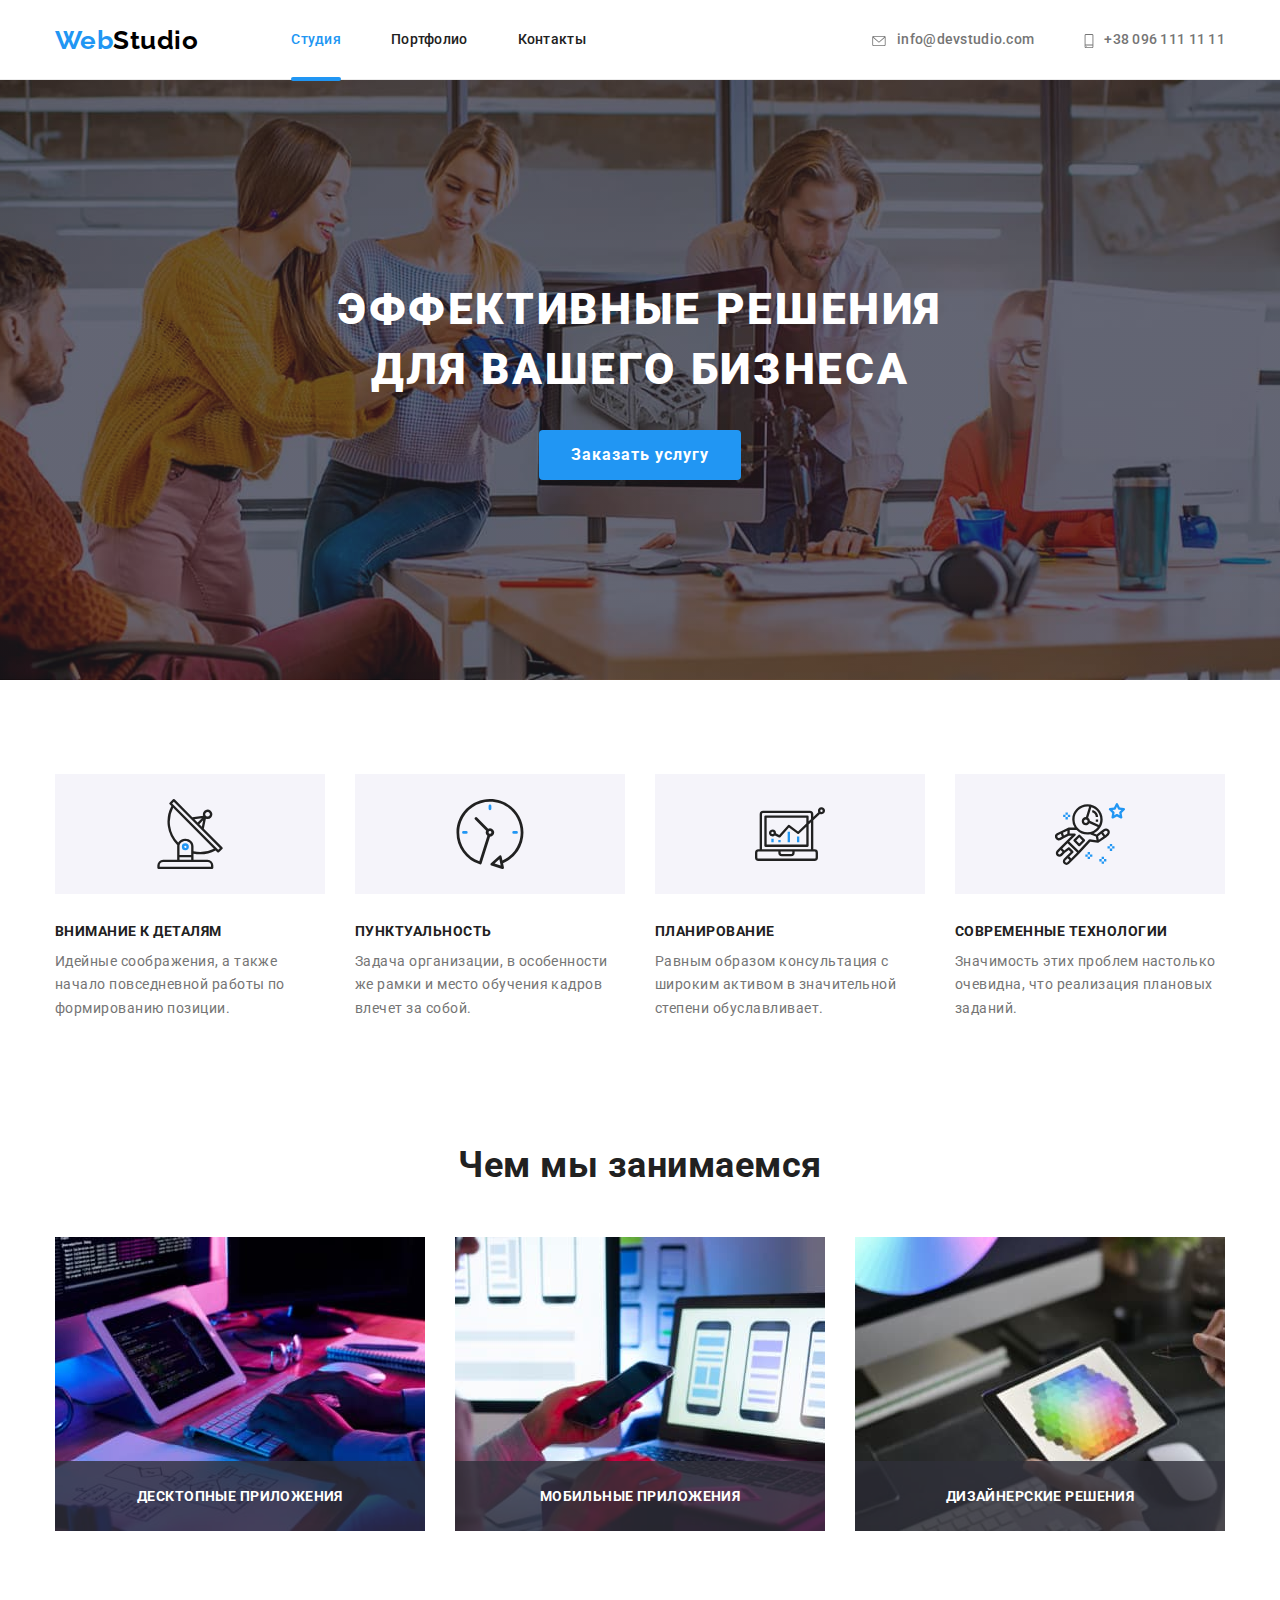
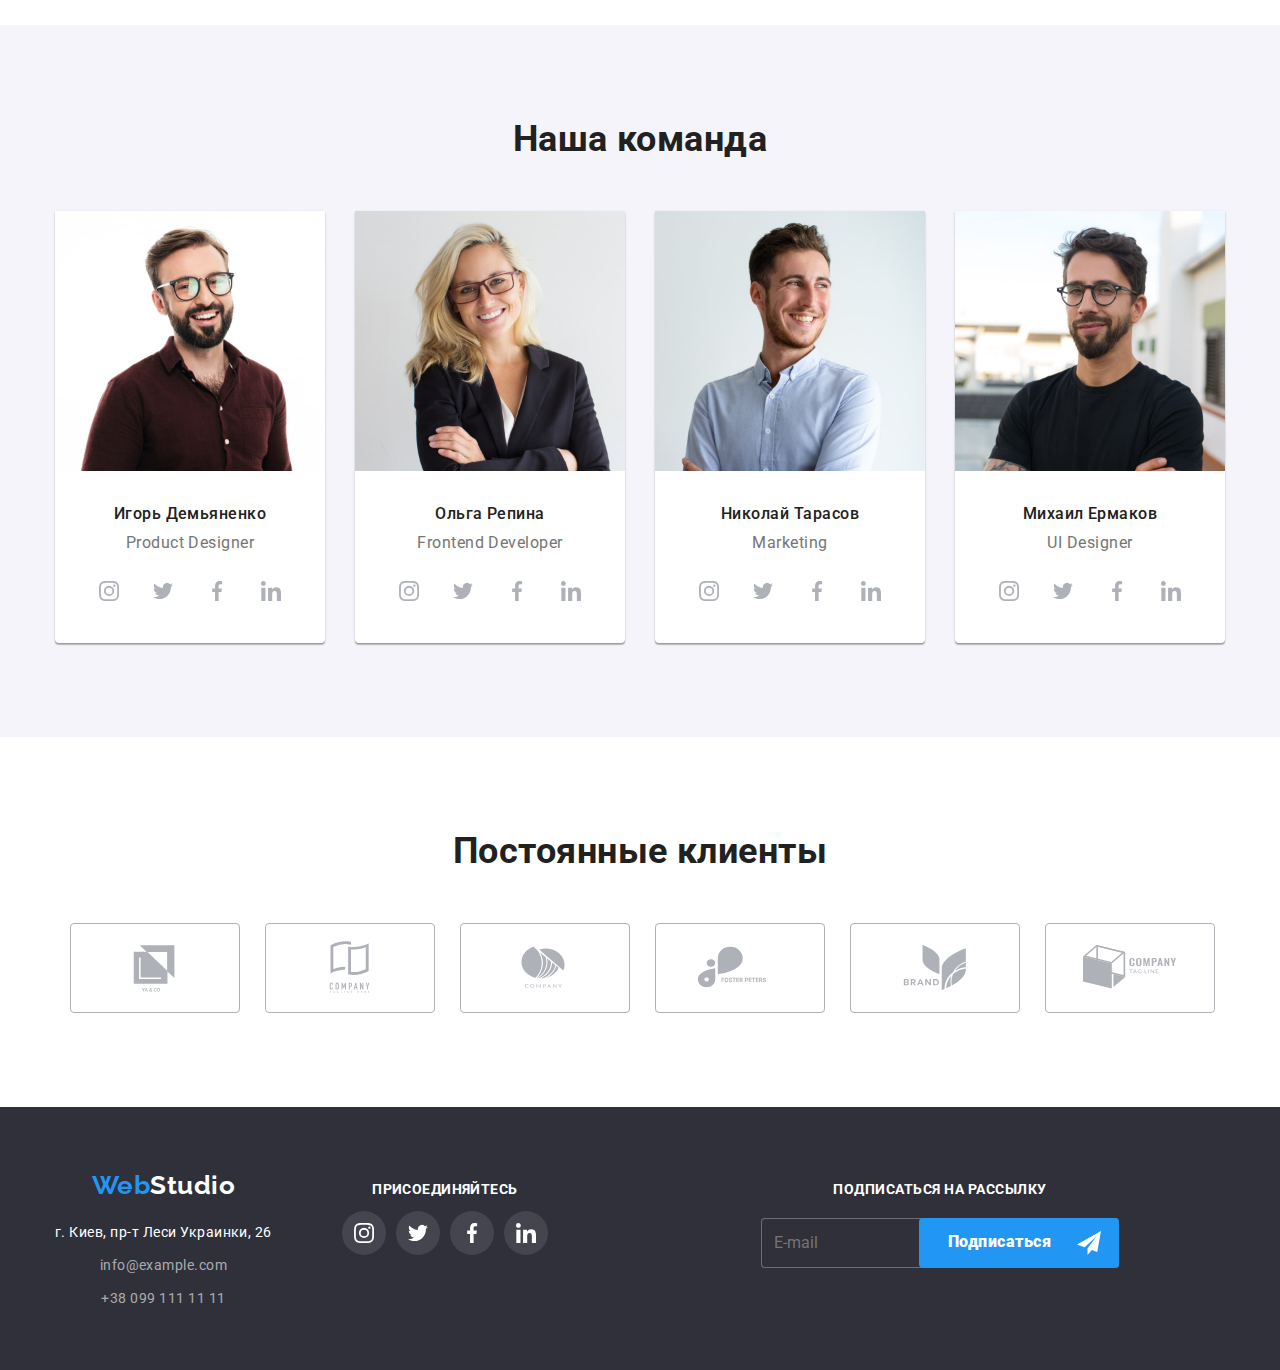
==== commit d7f9f8b9: "Намагається закінчити футер" ====
--- a/index.html
+++ b/index.html
@@ -39,25 +39,64 @@
                         </a>
                     </li>
                 </ul>
-        </div>
-         <button type="button" class="menu_open_btn">
-            <svg class="menu_open_btn-icon">
-                <use href="./images/sprite.svg#icon-menu_mob"></use>
-            </svg>
-        </button>  
+                
+                <button type="button" class="menu_open_btn" data-menu-open>
+                    <svg class="menu_open_btn-icon">
+                        <use href="./images/sprite.svg#icon-menu_mob"></use>
+                    </svg>
+                </button>  
+            </div>
+         
         
-        <div class="mob-menu" >
-            <button class="menu_close_btn" data-modal-close>
-                <svg class="menu_close_btn-icon" height="18" width="18">
-                    <use href="images/sprite.svg#close"></use>
-                </svg>
-            </button>
-            <ul class="mob-menu_list">
-                <li class="mob-menu__item"><a href="" class="site-nav__link current">Студия</a></li>
-                <li class="mob-menu__item"><a href="./portfolio.html" class="site-nav__link">Портфолио</a></li>
-                <li class="mob-menu__item"><a href="" class="site-nav__link">Контакты</a></li>
-            </ul>
-        </div>
+        <!-- <div class="mob-menu is-hidden" data-menu> 
+            <div class="container">
+                <div class="mob-menu-top">
+                    <button type="button" class="menu_close_btn" data-menu-close>
+                        <svg class="menu_close_btn-icon" height="18" width="18">
+                            <use href="images/sprite.svg#close"></use>
+                        </svg>
+                    </button>
+                    <ul class="mob-menu_list">
+                        <li class="mob-menu__item"><a href="" class="mob-menu__link current">Студия</a></li>
+                        <li class="mob-menu__item"><a href="./portfolio.html" class="mob-menu__link">Портфолио</a></li>
+                        <li class="mob-menu__item"><a href="" class="mob-menu__link">Контакты</a></li>
+                    </ul>
+                </div>
+                
+                <div class="mob-menu-bottom">
+                    <ul class="mob-contact">
+                        <li class="mob-contact__item">
+                            <a href="tel:+380961111111" class="mob-contact__tel">
+                                +38 096 111 11 11
+                            </a>
+                        </li>
+                        <li class="mob-contact__item">
+                            <a href="mailto:info@devstudio.com" class="mob-contact__contact">
+                                info@devstudio.com
+                            </a>
+                        </li>
+                    </ul>
+
+                    <ul class="mob-soc__list" >
+                        <li class="mob-soc__item">
+                            <a class="mob-soc__link" href="https://www.instagram.com">Instagram</a>
+                        </li>
+
+                        <li class="mob-soc__item">
+                            <a class="mob-soc__link" href="https://twitter.com/">Twitter</a>
+                        </li>
+
+                        <li class="mob-soc__item">
+                            <a class="mob-soc__link" href="https://www.facebook.com/">Facebook</a>
+                        </li>
+
+                        <li class="mob-soc__item">
+                            <a class="mob-soc__link" href="https://www.linkedin.com/">LinkedIn</a>
+                        </li>
+                    </ul>
+                </div>
+            </div>    
+        </div> -->
     </header>
     <main>
         <div>
@@ -367,7 +406,7 @@
             </div>
         </section>
     </main>
-    <!-- <footer class="footer">
+    <footer class="footer">
         <div class="container footer-container">
             <div class="footer__adress">
                 <div>
@@ -431,7 +470,7 @@
                 </div>
             </div>
         </div>
-    </footer> -->
+    </footer>
 
 <!-- Modal -->
 
@@ -499,5 +538,6 @@
 
 
     <script src="./js/modal.js"></script>
+    <script src="./js/menu.js"></script>
 </body>
 </html>--- a/css/main.min.css
+++ b/css/main.min.css
@@ -1 +1 @@
-:root{--primary-text-color: #757575;--title-text-color: #212121;--accent-color: #2196F3;--secondary-light-color: #F5F4FA}*{box-sizing:border-box}ul{padding:0;margin:0;list-style:none}body{background-color:#fff;color:var(--primary-text-color);font-family:Roboto,sans-serif;letter-spacing:.03em}.section{padding-top:60px}@media screen and (min-width: 480px){.section{padding-top:94px}}.section-title{margin-top:0;margin-bottom:50px;color:var(--title-text-color);font-family:Roboto,sans-serif;font-weight:700;font-size:28px;line-height:1.14;text-align:center}@media screen and (min-width: 1200px){.section-title{font-size:36px;line-height:1.16}}button{cursor:pointer}.container{margin-left:auto;margin-right:auto;width:100%;padding-left:15px;padding-right:15px}@media screen and (min-width: 480px){.container{width:480px}}@media screen and (min-width: 768px){.container{width:768px}}@media screen and (min-width: 1200px){.container{width:1200px}}.subscription__button,.join__link,.modal__field-polisy,.modal__close-icon,.modal__close-button,.client-list__link,.social-team__link,.work-list__cont,.feature-list__icon,.menu_open_btn-icon,.menu_open_btn,.contact-nav__contact,.main-nav{display:flex;align-items:center}header{width:100%;height:60px;border-bottom:1px solid #ececec}@media screen and (min-width: 768px){header{height:80px}}nav{display:flex}.main-nav{margin-top:10px}@media screen and (min-width: 768px){.main-nav{margin-top:0}}.site-nav{display:none}@media screen and (min-width: 1200px){.site-nav{display:flex}}.site-nav__item+.site-nav__item{margin-left:50px}.site-nav__link{display:block;padding-top:32px;padding-bottom:32px;font-weight:500;font-size:14px;line-height:1.14;letter-spacing:.02em;text-decoration:none;position:relative}.site-nav__link.current{color:var(--accent-color)}.site-nav__link.current::after{content:"";position:absolute;bottom:-1px;display:block;width:100%;height:4px;background-color:var(--accent-color);border-radius:2px}.site-nav__link{color:var(--title-text-color);transition:250ms cubic-bezier(0.4, 0, 0.2, 1)}.site-nav__link:hover,.site-nav__link:focus{color:var(--accent-color)}.contact-nav{margin-left:auto;display:none}@media screen and (min-width: 1200px){.contact-nav{display:flex}}.contact-nav__item+.contact-nav__item{margin-left:50px}.contact-nav__contact{color:#757575;padding:32px 0;transition:250ms cubic-bezier(0.4, 0, 0.2, 1);font-weight:500;font-size:14px;line-height:1.14;letter-spacing:.02em;text-decoration:none}.contact-nav__contact:hover,.contact-nav__contact:focus{color:var(--accent-color)}.contact-nav__icon{fill:currentColor;margin-right:10px;padding-top:2px}.menu_open_btn{padding:0;margin:0;justify-content:center;height:40px;width:40px;position:absolute;top:10px;right:15px;background-color:#fff;z-index:1;border:none;transition:250ms cubic-bezier(0.4, 0, 0.2, 1)}@media screen and (min-width: 768px){.menu_open_btn{display:none}}.menu_open_btn-icon{justify-content:center;padding:0;border:none;width:24px;height:16px;fill:currentColor}.menu_open_btn-icon:hover,.menu_open_btn-icon:focus{fill:var(--accent-color)}@media screen and (min-width: 768px){.menu_open_btn-icon{display:none}}.main-nav__logo{font-family:Raleway,sans-serif;font-weight:700;font-size:24px;line-height:1.16;text-decoration:none;color:#000;margin-right:93px}@media screen and (min-width: 1200px){.main-nav__logo{font-size:26px;line-height:1.19}}.main-nav__accent{color:var(--accent-color)}.footer__logo{font-family:Raleway,sans-serif;font-weight:700;font-size:26px;line-height:1.19;text-decoration:none;color:#fff;display:block;margin-bottom:20px}.footer__accent{color:var(--accent-color)}.hero{background-color:#2f303a;background-image:linear-gradient(to right, rgba(47, 48, 58, 0.4), rgba(47, 48, 58, 0.4)),url("../images/background_hero_mob.jpg");background-repeat:no-repeat;background-size:cover;background-position:center;height:600;text-align:center;padding-top:200px;padding-bottom:200px}@media(min-device-pixel-ratio: 2),(min-resolution: 192dpi),(min-resolution: 2dppx){.hero{background-image:linear-gradient(to right, rgba(47, 48, 58, 0.4), rgba(47, 48, 58, 0.4)),url("../images/background_hero_mob-2x.jpg")}}@media screen and (min-width: 768px){.hero{background-image:linear-gradient(to right, rgba(47, 48, 58, 0.4), rgba(47, 48, 58, 0.4)),url("../images/background_hero_tab.jpg")}}@media screen and (min-width: 768px)and (min-device-pixel-ratio: 2),screen and (min-width: 768px)and (min-resolution: 192dpi),screen and (min-width: 768px)and (min-resolution: 2dppx){.hero{background-image:linear-gradient(to right, rgba(47, 48, 58, 0.4), rgba(47, 48, 58, 0.4)),url("../images/background_hero_tab-2x.jpg")}}@media screen and (min-width: 1200px){.hero{background-image:linear-gradient(to right, rgba(47, 48, 58, 0.4), rgba(47, 48, 58, 0.4)),url("../images/background_hero.jpg")}}@media screen and (min-width: 1200px)and (min-device-pixel-ratio: 2),screen and (min-width: 1200px)and (min-resolution: 192dpi),screen and (min-width: 1200px)and (min-resolution: 2dppx){.hero{background-image:linear-gradient(to right, rgba(47, 48, 58, 0.4), rgba(47, 48, 58, 0.4)),url("../images/background_hero-2x.jpg")}}.hero__title{margin-top:0;margin-bottom:30px;color:#fff;font-style:400;font-weight:900;font-size:26px;line-height:1.61;letter-spacing:.06em;text-transform:uppercase}@media screen and (min-width: 1200px){.hero__title{font-size:44px;line-height:1.36}}.button{display:inline-block;border-radius:4px;color:#fff;background-color:var(--accent-color);font-family:Roboto,sans-serif;letter-spacing:.03em;text-align:center}.hero__button{min-width:200px;padding:10px 32px;border:none;color:#fff;background-color:var(--accent-color);font-weight:700;font-size:16px;line-height:1.87;letter-spacing:.06em}.button.secondary{padding:6px 22px;color:var(--title-text-color);background-color:var(--secondary-light-color);font-weight:500;font-size:16px;line-height:1.6}@media screen and (min-width: 768px){.feature-list{display:flex;flex-wrap:wrap}}@media screen and (min-width: 1200px){.feature-list{flex-wrap:nowrap}}.feature-list__item{width:100%;margin-bottom:30px}@media screen and (min-width: 768px){.feature-list__item{width:354px}}@media screen and (min-width: 1200px){.feature-list__item{width:270px}}.feature-list__icon{justify-content:center;width:100%;height:120px;margin-bottom:30px;background-color:var(--secondary-light-color)}@media screen and (min-width: 768px){.feature-list__icon{width:354px}}@media screen and (min-width: 1200px){.feature-list__icon{width:270px}}@media screen and (min-width: 768px){.feature-list__item:nth-child(2n){margin-left:30px}}@media screen and (min-width: 1200px){.feature-list__item+.feature-list__item{margin-left:30px}}.feature-list__title{margin-top:0;margin-bottom:10px;color:var(--title-text-color);font-weight:700;font-size:14px;line-height:1.14;text-transform:uppercase}@media screen and (max-width: 767px){.feature-list__title{text-align:center}}.feature-list__text{font-size:14px;line-height:1.71;margin:0}.work{padding-bottom:94px}@media screen and (max-width: 1199px){.work{display:none}}.work-list{display:flex}.work-list__item+.work-list__item{margin-left:30px}.work-list__item{position:relative;display:flex;align-items:flex-end}.work-list__cont{position:absolute;justify-content:center;width:370px;height:70px;background-color:rgba(47,48,58,.8)}.work-list__text{margin:0;font-weight:700;font-size:14px;line-height:1.16;letter-spacing:.03em;text-transform:uppercase;color:#fff}.team{background-color:var(--secondary-light-color);padding-bottom:94px}@media screen and (min-width: 768px){.team-list{display:flex;flex-wrap:wrap}}@media screen and (min-width: 1200px){.team-list{flex-wrap:nowrap}}@media screen and (min-width: 768px){.team-list__item:nth-child(2n){margin-left:30px}}@media screen and (min-width: 1200px){.team-list__item+.team-list__item{margin-left:30px}}.team-list__item{background-color:#fff;box-shadow:0px 1px 3px rgba(0,0,0,.12),0px 1px 1px rgba(0,0,0,.14),0px 2px 1px rgba(0,0,0,.2);border-radius:0px 0px 4px 4px;width:100%;margin-bottom:30px}@media screen and (min-width: 768px){.team-list__item{width:354px}}@media screen and (min-width: 1200px){.team-list__item{width:270px;margin-bottom:0px}}.team-list__title{margin-top:0;margin-bottom:10px;color:var(--title-text-color);font-weight:500;font-size:16px;line-height:1.18}.team-list__text{margin-top:0;margin-bottom:16px;font-size:16px;line-height:1.18}.team-content{padding-top:30px;padding-bottom:30px;text-align:center}.social{display:flex;padding:0;margin:0}.social-team{padding-right:122px;padding-left:122px}@media screen and (min-width: 768px){.social-team{padding-right:74px;padding-left:74px}}@media screen and (min-width: 1200px){.social-team{padding-right:32px;padding-left:32px}}.social-team>li:not(:last-child){width:calc((100% - 30px)/4);margin-right:10px}.social-team__link{justify-content:center;padding:0;border:none;border-radius:50px;width:44px;height:44px;color:#afb1b8;transition:250ms cubic-bezier(0.4, 0, 0.2, 1)}.social-team__link:hover,.social-team__link:focus{background-color:var(--accent-color);color:#fff}.social-team__icon{fill:currentColor}.client{padding-bottom:94px}.client-list{display:flex;flex-wrap:wrap;justify-content:center}.client-list__item{width:100%;margin-bottom:30px;width:calc((100% - 60px)/2);margin-right:30px}@media screen and (min-width: 768px){.client-list__item{width:calc(33.3333333333% - 30px)}}@media screen and (min-width: 1200px){.client-list__item{margin-bottom:0;width:calc(16.6666666667% - 30px)}}@media screen and (max-width: 767px){.client-list .client-list__item:nth-child(even){margin-right:0}}@media screen and (min-width: 768px){.client-list .client-list__item:nth-child(3n){margin-right:0}}@media screen and (min-width: 1200px){.client-list .client-list__item:not(:last-child){margin-right:30px}}.client-list__link{color:#afb1b8;justify-content:center;height:90px;border:1px solid #afb1b8;border-radius:4px;transition:250ms cubic-bezier(0.4, 0, 0.2, 1)}@media screen and (min-width: 768px){.client-list__link{width:226px}}@media screen and (min-width: 1200px){.client-list__link{width:170px}}.client-list__link:hover,.client-list__link:focus{border-color:var(--accent-color);color:var(--accent-color)}.client-list__icon{fill:currentColor}.portfolio{padding-top:60px;padding-bottom:60px}@media screen and (min-width: 1200px){.portfolio{padding-top:94px;padding-bottom:94px}}.filter-section button{transition:250ms cubic-bezier(0.4, 0, 0.2, 1);border:none}.filter-section button:hover,.filter-section button:focus{color:#fff;background-color:var(--accent-color);box-shadow:0px 3px 1px rgba(0,0,0,.1),0px 1px 2px rgba(0,0,0,.08),0px 2px 2px rgba(0,0,0,.12)}.filter-section{display:flex;flex-wrap:wrap;justify-content:flex-start;margin-bottom:40px}@media screen and (min-width: 768px){.filter-section{flex-wrap:nowrap;justify-content:center;margin-bottom:30px}}@media screen and (min-width: 1200px){.filter-section{margin-bottom:50px}}.filter-section__item:not(:last-child){margin-right:8px}@media screen and (min-width: 768px){.filter-section__item+.filter-section__item{margin-left:8px}}.portfolio-list{display:flex;flex-wrap:wrap}.portfolio-list__grid{margin-right:30px;margin-bottom:30px;border-top:none;width:100%;transition:250ms cubic-bezier(0.4, 0, 0.2, 1)}.portfolio-list__grid:hover,.portfolio-list__grid:focus{box-shadow:0px 1px 1px rgba(0,0,0,.12),0px 4px 4px rgba(0,0,0,.06),1px 4px 6px rgba(0,0,0,.16)}@media screen and (min-width: 768px){.portfolio-list__grid{width:calc(50% - 30px)}}@media screen and (min-width: 1200px){.portfolio-list__grid{width:calc(33.3333333333% - 30px)}}@media screen and (min-width: 480px)and (max-width: 767px){.portfolio-list__grid:nth-child(even){margin-right:0}}@media screen and (min-width: 1200px){.portfolio-list__grid:nth-child(3n){margin-right:0}}.portfolio-list__grid:nth-last-child(-n+3){margin-bottom:0}.portfolio-list img{margin-top:0}.portfolio-list__card-content{padding:20px 24px;border:1px solid #eee}.portfolio-list__title{margin-top:0;margin-bottom:4px;color:var(--title-text-color);font-weight:bold;font-size:18px;line-height:2;letter-spacing:.06em}.portfolio-list__card-icon{position:relative;overflow:hidden}.portfolio-list__card-desc{position:absolute;top:0;padding:63px 24px 63px 24px;align-items:center;width:100%;height:100%;background-color:rgba(33,149,243,.9);margin:0;color:#fff;font-weight:400;font-size:18px;line-height:1.56;transform:translateY(100%);transition:250ms cubic-bezier(0.4, 0, 0.2, 1)}.portfolio-list__grid-link{text-decoration:none;color:var(--primary-text-color);transition:250ms cubic-bezier(0.4, 0, 0.2, 1)}.portfolio-list__grid-link:hover .portfolio-list__card-desc,.portfolio-list__grid-link:focus .portfolio-list__card-desc{transform:translateY(0px)}.grid-link img{display:block;max-width:100%;height:auto}.backdrop{position:fixed;top:0;left:0;width:100%;height:100%;background-color:rgba(0,0,0,.5);visibility:visible;opacity:1;transition:opacity 250ms cubic-bezier(0.4, 0, 0.2, 1)}.backdrop.is-hidden{pointer-events:none;opacity:0}label{cursor:default}.modal{position:absolute;top:50%;left:50%;transform:translate(-50%, -50%);min-height:300px;min-width:400px;padding:40px;width:100%;height:581px;box-shadow:0px 1px 3px rgba(0,0,0,.12),0px 1px 1px rgba(0,0,0,.14),0px 2px 1px rgba(0,0,0,.2);border-radius:4px;background-color:#fff}@media screen and (min-width: 480px){.modal{width:450px}}@media screen and (min-width: 1200px){.modal{width:528px}}.modal__close-button{padding:0;margin:0;justify-content:center;border-radius:50px;height:30px;width:30px;position:absolute;top:8px;right:8px;background-color:#fff;z-index:1;border:1px solid rgba(0,0,0,.1);transition:250ms cubic-bezier(0.4, 0, 0.2, 1)}.modal__close-button:hover,.modal__close-button:focus{fill:var(--accent-color)}.modal__close-icon{justify-content:center;padding:0;border:none;border-radius:50px;width:18px;height:18px}.modal__description{font-weight:700;font-size:20px;line-height:1.15;text-align:center;color:var(--title-text-color);margin-bottom:30px;margin-top:0}.modal__form-field:nth-child(-n+4){margin-bottom:28px}.modal__form-field{display:block;position:relative}.modal__form-input{width:100%;height:38px;display:block;background-color:#fff;margin:0;padding:10px 20px;padding-left:40px;font:inherit;box-shadow:none;border:1px solid rgba(33,33,33,.2);border-radius:4px;outline:none;box-sizing:border-box}.modal__form-label{color:var(--primary-text-color);font-size:12px;line-height:1.16;letter-spacing:.01em;position:absolute;top:50%;transition:250ms cubic-bezier(0.4, 0, 0.2, 1);transform:translateY(-40px)}.modal__form-icon{position:absolute;top:50%;left:10px;transform:translateY(-50%);display:inline-block;fill:currentColor;color:var(--title-text-color)}.modal__comment{margin-bottom:20px;height:120px}.modal__form-label{position:absolute;top:20px;left:0px;transition:250ms cubic-bezier(0.4, 0, 0.2, 1)}.modal__form-comment::placeholder{font-size:12px;line-height:1.16;letter-spacing:.01em;color:rgba(117,117,117,.5)}.modal__checkbox{appearance:none;-moz-appearance:none;-webkit-appearance:none;position:absolute;margin-right:7px}.modal__icon-checkbox{margin-right:7px}.modal__field-polisy.check{display:flex;justify-content:center}.modal__icon-checkbox{display:inline-block;width:16px;height:15px;margin-right:5px;border:2px solid #212121;border-radius:4px;transition:250ms cubic-bezier(0.4, 0, 0.2, 1)}.modal__checkbox:checked+.modal__icon-checkbox{background-color:var(--accent-color);border-color:var(--accent-color);background-image:url(../images/icon-check.svg);background-origin:border-box;background-size:contain;background-repeat:no-repeat}.modal__checkbox-link{color:var(--accent-color);text-decoration:underline}.modal__field-polisy{margin-bottom:30px}.modal__checkbox-policy{font-size:14px;line-height:1.71;letter-spacing:.03em;color:var(--primary-text-color)}.modal__form-field:focus-within>.modal__form-icon{fill:var(--accent-color)}.backdrop textarea{padding:10px 20px;padding-left:16px;font:inherit;position:relative;width:100%;height:120px;resize:none;box-shadow:none;border:1px solid rgba(33,33,33,.2);border-radius:4px;outline:none}.backdrop textarea:focus{border:1px solid var(--accent-color)}.modal__button-submit{display:flex;justify-content:center}.backdrop .button{border:none;box-shadow:0px 4px 4px rgba 0,0,0,.15;display:inline-block;vertical-align:middle;font-weight:700;font-size:16px;line-height:1.87;text-decoration:none;border-radius:4px;min-width:200px;min-height:50px;letter-spacing:.06em}address{font-style:normal}.footer{background-color:#2f303a;padding-top:60px;padding-bottom:60px}.footer-container{display:flex;align-items:baseline}.footer__adress{display:flex;justify-content:space-between;align-items:baseline;width:1200px}.footer__actual-address{color:#fff;font-size:14px;line-height:1.71;text-decoration:none}.footer__contact{color:rgba(255,255,255,.6);font-size:14px;line-height:1.71;text-decoration:none}.footer__contact-list .footer__item+.footer__item{margin-top:9px}.footer__contact-list a{transition:250ms cubic-bezier(0.4, 0, 0.2, 1)}.footer__contact-list a:hover,.footer__contact-list a:focus{color:var(--accent-color)}.join__text{font-weight:700;font-size:14px;line-height:1.16;letter-spacing:.03em;text-transform:uppercase;color:#fff}.join{margin-left:70px}.join__icon{fill:currentColor}.join__link{justify-content:center;padding:0;border:none;background-color:rgba(255,255,255,.1);border-radius:50px;width:44px;height:44px;color:#fff;transition:250ms cubic-bezier(0.4, 0, 0.2, 1)}.join__link:hover,.join__link:focus{background-color:var(--accent-color);color:#fff}.join__item:not(:last-child){width:calc((100% - 30px)/4);margin-right:10px}.subscription{width:570px}.subscription__form{display:flex;flex-direction:column;position:relative}.subscription__join-in{font-weight:700;font-size:14px;line-height:1.14;color:#fff;text-transform:uppercase;margin-bottom:20px}.subscription__mail{width:358px;height:50px;border:1px solid rgba(255,255,255,.3);box-sizing:border-box;border-radius:4px;background-color:#2f303a;padding-left:12px;color:var(--primary-text-color)}.subscription__button{position:absolute;bottom:0;right:0;width:200px;height:50px;justify-content:left;font-weight:900;padding-top:10px;padding-bottom:10px;padding-left:29px;padding-right:28px;overflow:hidden;border:0em}.subscription__icon{position:absolute;right:18px;margin-left:10px;top:50%;transform:translatey(-50%)}/*# sourceMappingURL=main.min.css.map */+:root{--primary-text-color: #757575;--title-text-color: #212121;--accent-color: #2196F3;--secondary-light-color: #F5F4FA}*{box-sizing:border-box}ul{padding:0;margin:0;list-style:none}body{background-color:#fff;color:var(--primary-text-color);font-family:Roboto,sans-serif;letter-spacing:.03em}.section{padding-top:60px}@media screen and (min-width: 480px){.section{padding-top:94px}}.section-title{margin-top:0;margin-bottom:50px;color:var(--title-text-color);font-family:Roboto,sans-serif;font-weight:700;font-size:28px;line-height:1.14;text-align:center}@media screen and (min-width: 1200px){.section-title{font-size:36px;line-height:1.16}}button{cursor:pointer}a{text-decoration:none}.container{margin-left:auto;margin-right:auto;width:100%;padding-left:15px;padding-right:15px}@media screen and (min-width: 480px){.container{width:480px}}@media screen and (min-width: 768px){.container{width:768px}}@media screen and (min-width: 1200px){.container{width:1200px}}.subscription__button,.join__link,.modal__field-polisy,.modal__close-icon,.modal__close-button,.client-list__link,.social-team__link,.work-list__cont,.feature-list__icon,.menu_open_btn-icon,.contact-nav__contact,.main-nav{display:flex;align-items:center}header{width:100%;height:60px;border-bottom:1px solid #ececec}@media screen and (min-width: 768px){header{height:80px}}nav{display:flex}.main-nav{margin-top:10px}@media screen and (min-width: 768px){.main-nav{margin-top:0}}.site-nav{display:none}@media screen and (min-width: 768px){.site-nav{display:flex}}.site-nav__item+.site-nav__item{margin-left:50px}.site-nav__link{display:block;padding-top:32px;padding-bottom:32px;font-weight:500;font-size:14px;line-height:1.14;letter-spacing:.02em;text-decoration:none;position:relative}.site-nav__link.current,.mob-menu__link.current{color:var(--accent-color)}.site-nav__link.current::after{content:"";position:absolute;bottom:-1px;display:block;width:100%;height:4px;background-color:var(--accent-color);border-radius:2px}.site-nav__link,.mob-menu__link{color:var(--title-text-color);transition:250ms cubic-bezier(0.4, 0, 0.2, 1)}.site-nav__link:hover,.site-nav__link:focus,.mob-menu__link:hover,.mob-menu__link:focus{color:var(--accent-color)}.contact-nav{margin-left:auto;display:none}@media screen and (min-width: 768px){.contact-nav{display:block}}@media screen and (min-width: 1200px){.contact-nav{display:flex}}@media screen and (min-width: 1200px){.contact-nav__item+.contact-nav__item{margin-left:50px}}@media screen and (max-width: 1199px){.contact-nav__item:not(:last-child){margin-bottom:10px}}.contact-nav__contact{color:#757575;transition:250ms cubic-bezier(0.4, 0, 0.2, 1);font-weight:500;font-size:14px;line-height:1.14;letter-spacing:.02em;text-decoration:none}@media screen and (min-width: 1200px){.contact-nav__contact{padding:32px 0}}.contact-nav__contact:hover,.contact-nav__contact:focus{color:var(--accent-color)}.contact-nav__icon{fill:currentColor;margin-right:10px;padding-top:2px}.menu_open_btn,.menu_close_btn{width:40px;height:40px;display:block;margin-left:auto;background-color:#fff;border:none}@media screen and (min-width: 768px){.menu_open_btn,.menu_close_btn{display:none}}.menu_open_btn-icon{justify-content:center;padding:0;border:none;width:24px;height:16px;fill:currentColor;transition:250ms cubic-bezier(0.4, 0, 0.2, 1)}.menu_open_btn-icon:hover,.menu_open_btn-icon:focus{fill:var(--accent-color)}@media screen and (min-width: 768px){.menu_open_btn-icon{display:none}}.mob-menu{position:fixed;background-color:#fff;width:100vw;height:100vh;top:0;left:0;padding-top:10px;padding-bottom:10px;z-index:1}.mob-menu .container{height:100%;display:flex;flex-direction:column;justify-content:space-between}.mob-menu__link{font-family:"Roboto";font-weight:500;font-size:40px;line-height:1.175;letter-spacing:.02em;color:#212121;text-decoration:none}.mob-contact{margin-bottom:64px}.mob-contact__tel{font-weight:500;font-size:34px;line-height:1.1764705882;letter-spacing:.02em;color:var(--accent-color)}.mob-contact__contact{font-weight:500;font-size:24px;line-height:28px;letter-spacing:.02em;color:#757575}.mob-menu__item:not(:last-child),.mob-contact__item:not(:last-child){margin-bottom:32px}.mob-soc__list{display:flex;width:25%}.mob-soc__link{font-weight:500;font-size:18px;line-height:1.2222222222;color:var(--accent-color)}.mob-soc__item:not(:last-child){border-right:1px solid rgba(33,33,33,.2);margin-right:10px;padding-right:10px}.main-nav__logo{font-family:Raleway,sans-serif;font-weight:700;font-size:24px;line-height:1.16;text-decoration:none;color:#000;margin-right:84px}@media screen and (min-width: 1200px){.main-nav__logo{font-size:26px;line-height:1.19;margin-right:93px}}.main-nav__accent{color:var(--accent-color)}.footer__logo{font-family:Raleway,sans-serif;font-weight:700;font-size:26px;line-height:1.19;text-decoration:none;color:#fff;display:block;margin-bottom:20px}.footer__accent{color:var(--accent-color)}.hero{background-color:#2f303a;background-image:linear-gradient(to right, rgba(47, 48, 58, 0.4), rgba(47, 48, 58, 0.4)),url("../images/background_hero_mob.jpg");background-repeat:no-repeat;background-size:cover;background-position:center;height:600;text-align:center;padding-top:200px;padding-bottom:200px}@media(min-device-pixel-ratio: 2),(min-resolution: 192dpi),(min-resolution: 2dppx){.hero{background-image:linear-gradient(to right, rgba(47, 48, 58, 0.4), rgba(47, 48, 58, 0.4)),url("../images/background_hero_mob-2x.jpg")}}@media screen and (min-width: 768px){.hero{background-image:linear-gradient(to right, rgba(47, 48, 58, 0.4), rgba(47, 48, 58, 0.4)),url("../images/background_hero_tab.jpg")}}@media screen and (min-width: 768px)and (min-device-pixel-ratio: 2),screen and (min-width: 768px)and (min-resolution: 192dpi),screen and (min-width: 768px)and (min-resolution: 2dppx){.hero{background-image:linear-gradient(to right, rgba(47, 48, 58, 0.4), rgba(47, 48, 58, 0.4)),url("../images/background_hero_tab-2x.jpg")}}@media screen and (min-width: 1200px){.hero{background-image:linear-gradient(to right, rgba(47, 48, 58, 0.4), rgba(47, 48, 58, 0.4)),url("../images/background_hero.jpg")}}@media screen and (min-width: 1200px)and (min-device-pixel-ratio: 2),screen and (min-width: 1200px)and (min-resolution: 192dpi),screen and (min-width: 1200px)and (min-resolution: 2dppx){.hero{background-image:linear-gradient(to right, rgba(47, 48, 58, 0.4), rgba(47, 48, 58, 0.4)),url("../images/background_hero-2x.jpg")}}.hero__title{margin-top:0;margin-bottom:30px;color:#fff;font-style:400;font-weight:900;font-size:26px;line-height:1.61;letter-spacing:.06em;text-transform:uppercase}@media screen and (min-width: 1200px){.hero__title{font-size:44px;line-height:1.36}}.button{display:inline-block;border-radius:4px;color:#fff;background-color:var(--accent-color);font-family:Roboto,sans-serif;letter-spacing:.03em;text-align:center}.hero__button{min-width:200px;padding:10px 32px;border:none;color:#fff;background-color:var(--accent-color);font-weight:700;font-size:16px;line-height:1.87;letter-spacing:.06em}.button.secondary{padding:6px 22px;color:var(--title-text-color);background-color:var(--secondary-light-color);font-weight:500;font-size:16px;line-height:1.6}@media screen and (min-width: 768px){.feature-list{display:flex;flex-wrap:wrap}}@media screen and (min-width: 1200px){.feature-list{flex-wrap:nowrap}}.feature-list__item{width:100%;margin-bottom:30px}@media screen and (min-width: 768px){.feature-list__item{width:354px}}@media screen and (min-width: 1200px){.feature-list__item{width:270px}}.feature-list__icon{justify-content:center;width:100%;height:120px;margin-bottom:30px;background-color:var(--secondary-light-color)}@media screen and (min-width: 768px){.feature-list__icon{width:354px}}@media screen and (min-width: 1200px){.feature-list__icon{width:270px}}@media screen and (min-width: 768px){.feature-list__item:nth-child(2n){margin-left:30px}}@media screen and (min-width: 1200px){.feature-list__item+.feature-list__item{margin-left:30px}}.feature-list__title{margin-top:0;margin-bottom:10px;color:var(--title-text-color);font-weight:700;font-size:14px;line-height:1.14;text-transform:uppercase}@media screen and (max-width: 767px){.feature-list__title{text-align:center}}.feature-list__text{font-size:14px;line-height:1.71;margin:0}.work{padding-bottom:94px}@media screen and (max-width: 1199px){.work{display:none}}.work-list{display:flex}.work-list__item+.work-list__item{margin-left:30px}.work-list__item{position:relative;display:flex;align-items:flex-end}.work-list__cont{position:absolute;justify-content:center;width:370px;height:70px;background-color:rgba(47,48,58,.8)}.work-list__text{margin:0;font-weight:700;font-size:14px;line-height:1.16;letter-spacing:.03em;text-transform:uppercase;color:#fff}.team{background-color:var(--secondary-light-color);padding-bottom:94px}@media screen and (min-width: 768px){.team-list{display:flex;flex-wrap:wrap}}@media screen and (min-width: 1200px){.team-list{flex-wrap:nowrap}}@media screen and (min-width: 768px){.team-list__item:nth-child(2n){margin-left:30px}}@media screen and (min-width: 1200px){.team-list__item+.team-list__item{margin-left:30px}}.team-list__item{background-color:#fff;box-shadow:0px 1px 3px rgba(0,0,0,.12),0px 1px 1px rgba(0,0,0,.14),0px 2px 1px rgba(0,0,0,.2);border-radius:0px 0px 4px 4px;width:100%;margin-bottom:30px}@media screen and (min-width: 768px){.team-list__item{width:354px}}@media screen and (min-width: 1200px){.team-list__item{width:270px;margin-bottom:0px}}.team-list__title{margin-top:0;margin-bottom:10px;color:var(--title-text-color);font-weight:500;font-size:16px;line-height:1.18}.team-list__text{margin-top:0;margin-bottom:16px;font-size:16px;line-height:1.18}.team-content{padding-top:30px;padding-bottom:30px;text-align:center}.social{display:flex;padding:0;margin:0}.social-team{padding-right:122px;padding-left:122px}@media screen and (min-width: 768px){.social-team{padding-right:74px;padding-left:74px}}@media screen and (min-width: 1200px){.social-team{padding-right:32px;padding-left:32px}}.social-team>li:not(:last-child){width:calc((100% - 30px)/4);margin-right:10px}.social-team__link{justify-content:center;padding:0;border:none;border-radius:50px;width:44px;height:44px;color:#afb1b8;transition:250ms cubic-bezier(0.4, 0, 0.2, 1)}.social-team__link:hover,.social-team__link:focus{background-color:var(--accent-color);color:#fff}.social-team__icon{fill:currentColor}.client{padding-bottom:94px}.client-list{display:flex;flex-wrap:wrap;justify-content:center}.client-list__item{width:100%;margin-bottom:30px;width:calc((100% - 60px)/2);margin-right:30px}@media screen and (min-width: 768px){.client-list__item{width:calc(33.3333333333% - 30px)}}@media screen and (min-width: 1200px){.client-list__item{margin-bottom:0;width:calc(16.6666666667% - 30px)}}@media screen and (max-width: 767px){.client-list .client-list__item:nth-child(even){margin-right:0}}@media screen and (min-width: 768px){.client-list .client-list__item:nth-child(3n){margin-right:0}}@media screen and (min-width: 1200px){.client-list .client-list__item:not(:last-child){margin-right:30px}}.client-list__link{color:#afb1b8;justify-content:center;height:90px;border:1px solid #afb1b8;border-radius:4px;transition:250ms cubic-bezier(0.4, 0, 0.2, 1)}@media screen and (min-width: 768px){.client-list__link{width:226px}}@media screen and (min-width: 1200px){.client-list__link{width:170px}}.client-list__link:hover,.client-list__link:focus{border-color:var(--accent-color);color:var(--accent-color)}.client-list__icon{fill:currentColor}.portfolio{padding-top:60px;padding-bottom:60px}@media screen and (min-width: 1200px){.portfolio{padding-top:94px;padding-bottom:94px}}.filter-section button{transition:250ms cubic-bezier(0.4, 0, 0.2, 1);border:none}.filter-section button:hover,.filter-section button:focus{color:#fff;background-color:var(--accent-color);box-shadow:0px 3px 1px rgba(0,0,0,.1),0px 1px 2px rgba(0,0,0,.08),0px 2px 2px rgba(0,0,0,.12)}.filter-section{display:flex;flex-wrap:wrap;justify-content:flex-start;margin-bottom:40px}@media screen and (min-width: 768px){.filter-section{flex-wrap:nowrap;justify-content:center;margin-bottom:30px}}@media screen and (min-width: 1200px){.filter-section{margin-bottom:50px}}.filter-section__item:not(:last-child){margin-right:8px}@media screen and (min-width: 768px){.filter-section__item+.filter-section__item{margin-left:8px}}.portfolio-list{display:flex;flex-wrap:wrap}.portfolio-list__grid{margin-right:30px;margin-bottom:30px;border-top:none;width:100%;transition:250ms cubic-bezier(0.4, 0, 0.2, 1)}.portfolio-list__grid:hover,.portfolio-list__grid:focus{box-shadow:0px 1px 1px rgba(0,0,0,.12),0px 4px 4px rgba(0,0,0,.06),1px 4px 6px rgba(0,0,0,.16)}@media screen and (min-width: 768px){.portfolio-list__grid{width:calc(50% - 30px)}}@media screen and (min-width: 1200px){.portfolio-list__grid{width:calc(33.3333333333% - 30px)}}@media screen and (min-width: 480px)and (max-width: 767px){.portfolio-list__grid:nth-child(even){margin-right:0}}@media screen and (min-width: 1200px){.portfolio-list__grid:nth-child(3n){margin-right:0}}.portfolio-list__grid:nth-last-child(-n+3){margin-bottom:0}.portfolio-list img{margin-top:0}.portfolio-list__card-content{padding:20px 24px;border:1px solid #eee}.portfolio-list__title{margin-top:0;margin-bottom:4px;color:var(--title-text-color);font-weight:bold;font-size:18px;line-height:2;letter-spacing:.06em}.portfolio-list__card-icon{position:relative;overflow:hidden}.portfolio-list__card-desc{position:absolute;top:0;padding:63px 24px 63px 24px;align-items:center;width:100%;height:100%;background-color:rgba(33,149,243,.9);margin:0;color:#fff;font-weight:400;font-size:18px;line-height:1.56;transform:translateY(100%);transition:250ms cubic-bezier(0.4, 0, 0.2, 1)}.portfolio-list__grid-link{text-decoration:none;color:var(--primary-text-color);transition:250ms cubic-bezier(0.4, 0, 0.2, 1)}.portfolio-list__grid-link:hover .portfolio-list__card-desc,.portfolio-list__grid-link:focus .portfolio-list__card-desc{transform:translateY(0px)}.grid-link img{display:block;max-width:100%;height:auto}.backdrop{position:fixed;top:0;left:0;width:100%;height:100%;background-color:rgba(0,0,0,.5);visibility:visible;opacity:1;transition:opacity 250ms cubic-bezier(0.4, 0, 0.2, 1)}.backdrop.is-hidden{pointer-events:none;opacity:0}label{cursor:default}.modal{position:absolute;top:50%;left:50%;transform:translate(-50%, -50%);min-height:300px;min-width:400px;padding:40px;width:100%;height:581px;box-shadow:0px 1px 3px rgba(0,0,0,.12),0px 1px 1px rgba(0,0,0,.14),0px 2px 1px rgba(0,0,0,.2);border-radius:4px;background-color:#fff}@media screen and (min-width: 480px){.modal{width:450px}}@media screen and (min-width: 1200px){.modal{width:528px}}.modal__close-button{padding:0;margin:0;justify-content:center;border-radius:50px;height:30px;width:30px;position:absolute;top:8px;right:8px;background-color:#fff;z-index:1;border:1px solid rgba(0,0,0,.1);transition:250ms cubic-bezier(0.4, 0, 0.2, 1)}.modal__close-button:hover,.modal__close-button:focus{fill:var(--accent-color)}.modal__close-icon{justify-content:center;padding:0;border:none;border-radius:50px;width:18px;height:18px}.modal__description{font-weight:700;font-size:20px;line-height:1.15;text-align:center;color:var(--title-text-color);margin-bottom:30px;margin-top:0}.modal__form-field:nth-child(-n+4){margin-bottom:28px}.modal__form-field{display:block;position:relative}.modal__form-input{width:100%;height:38px;display:block;background-color:#fff;margin:0;padding:10px 20px;padding-left:40px;font:inherit;box-shadow:none;border:1px solid rgba(33,33,33,.2);border-radius:4px;outline:none;box-sizing:border-box}.modal__form-label{color:var(--primary-text-color);font-size:12px;line-height:1.16;letter-spacing:.01em;position:absolute;top:50%;transition:250ms cubic-bezier(0.4, 0, 0.2, 1);transform:translateY(-40px)}.modal__form-icon{position:absolute;top:50%;left:10px;transform:translateY(-50%);display:inline-block;fill:currentColor;color:var(--title-text-color)}.modal__comment{margin-bottom:20px;height:120px}.modal__form-label{position:absolute;top:20px;left:0px;transition:250ms cubic-bezier(0.4, 0, 0.2, 1)}.modal__form-comment::placeholder{font-size:12px;line-height:1.16;letter-spacing:.01em;color:rgba(117,117,117,.5)}.modal__checkbox{appearance:none;-moz-appearance:none;-webkit-appearance:none;position:absolute;margin-right:7px}.modal__icon-checkbox{margin-right:7px}.modal__field-polisy.check{display:flex;justify-content:center}.modal__icon-checkbox{display:inline-block;width:16px;height:15px;margin-right:5px;border:2px solid #212121;border-radius:4px;transition:250ms cubic-bezier(0.4, 0, 0.2, 1)}.modal__checkbox:checked+.modal__icon-checkbox{background-color:var(--accent-color);border-color:var(--accent-color);background-image:url(../images/icon-check.svg);background-origin:border-box;background-size:contain;background-repeat:no-repeat}.modal__checkbox-link{color:var(--accent-color);text-decoration:underline}.modal__field-polisy{margin-bottom:30px}.modal__checkbox-policy{font-size:14px;line-height:1.71;letter-spacing:.03em;color:var(--primary-text-color)}.modal__form-field:focus-within>.modal__form-icon{fill:var(--accent-color)}.backdrop textarea{padding:10px 20px;padding-left:16px;font:inherit;position:relative;width:100%;height:120px;resize:none;box-shadow:none;border:1px solid rgba(33,33,33,.2);border-radius:4px;outline:none}.backdrop textarea:focus{border:1px solid var(--accent-color)}.modal__button-submit{display:flex;justify-content:center}.backdrop .button{border:none;box-shadow:0px 4px 4px rgba 0,0,0,.15;display:inline-block;vertical-align:middle;font-weight:700;font-size:16px;line-height:1.87;text-decoration:none;border-radius:4px;min-width:200px;min-height:50px;letter-spacing:.06em}address{font-style:normal}.footer{background-color:#2f303a;padding-top:60px;padding-bottom:60px}.footer-container{display:block;text-align:center}@media screen and (min-width: 768px){.footer-container{display:flex;align-items:baseline}}@media screen and (min-width: 768px){.footer__adress{display:flex;justify-content:space-between;align-items:baseline;width:1200px}}.footer__actual-address{color:#fff;font-size:14px;line-height:1.71;text-decoration:none}.footer__contact{color:rgba(255,255,255,.6);font-size:14px;line-height:1.71;text-decoration:none}@media screen and (max-width: 767px){.footer__contact-list{margin-bottom:60px}}.footer__contact-list .footer__item+.footer__item{margin-top:9px}.footer__contact-list a{transition:250ms cubic-bezier(0.4, 0, 0.2, 1)}.footer__contact-list a:hover,.footer__contact-list a:focus{color:var(--accent-color)}.join__text{font-weight:700;font-size:14px;line-height:1.16;letter-spacing:.03em;text-transform:uppercase;color:#fff}.join{width:206px;margin-right:auto;margin-left:auto}@media screen and (max-width: 767px){.join{margin-bottom:60px}}@media screen and (min-width: 768px){.join{margin-left:70px}}.join__icon{fill:currentColor}.join__link{justify-content:center;padding:0;border:none;background-color:rgba(255,255,255,.1);border-radius:50px;width:44px;height:44px;color:#fff;transition:250ms cubic-bezier(0.4, 0, 0.2, 1)}.join__link:hover,.join__link:focus{background-color:var(--accent-color);color:#fff}.join__item:not(:last-child){width:calc((100% - 30px)/4);margin-right:10px}.subscription{width:100%;display:flex;justify-content:center}@media screen and (min-width: 768px){.subscription{width:570px}}.subscription__form{display:flex;flex-direction:column;justify-content:center}@media screen and (min-width: 768px){.subscription__form{flex-direction:column;position:relative}}.subscription__join-in{font-weight:700;font-size:14px;line-height:1.14;color:#fff;text-transform:uppercase;margin-bottom:20px}.subscription__mail{width:100%;height:50px;border:1px solid rgba(255,255,255,.3);box-sizing:border-box;border-radius:4px;background-color:#2f303a;padding-left:12px;color:var(--primary-text-color)}@media screen and (min-width: 768px){.subscription__mail{width:358px}}.subscription__button{width:200px;height:50px;justify-content:left;font-weight:900;padding-top:10px;padding-bottom:10px;padding-left:29px;padding-right:28px;overflow:hidden;border:0em}@media screen and (min-width: 768px){.subscription__button{display:flex;bottom:0;right:0}}@media screen and (min-width: 1200px){.subscription__button{position:absolute;bottom:0;right:0}}.subscription__icon{right:18px;margin-left:10px;top:50%;transform:translatey(-50%)}@media screen and (min-width: 1200px){.subscription__icon{position:absolute}}/*# sourceMappingURL=main.min.css.map */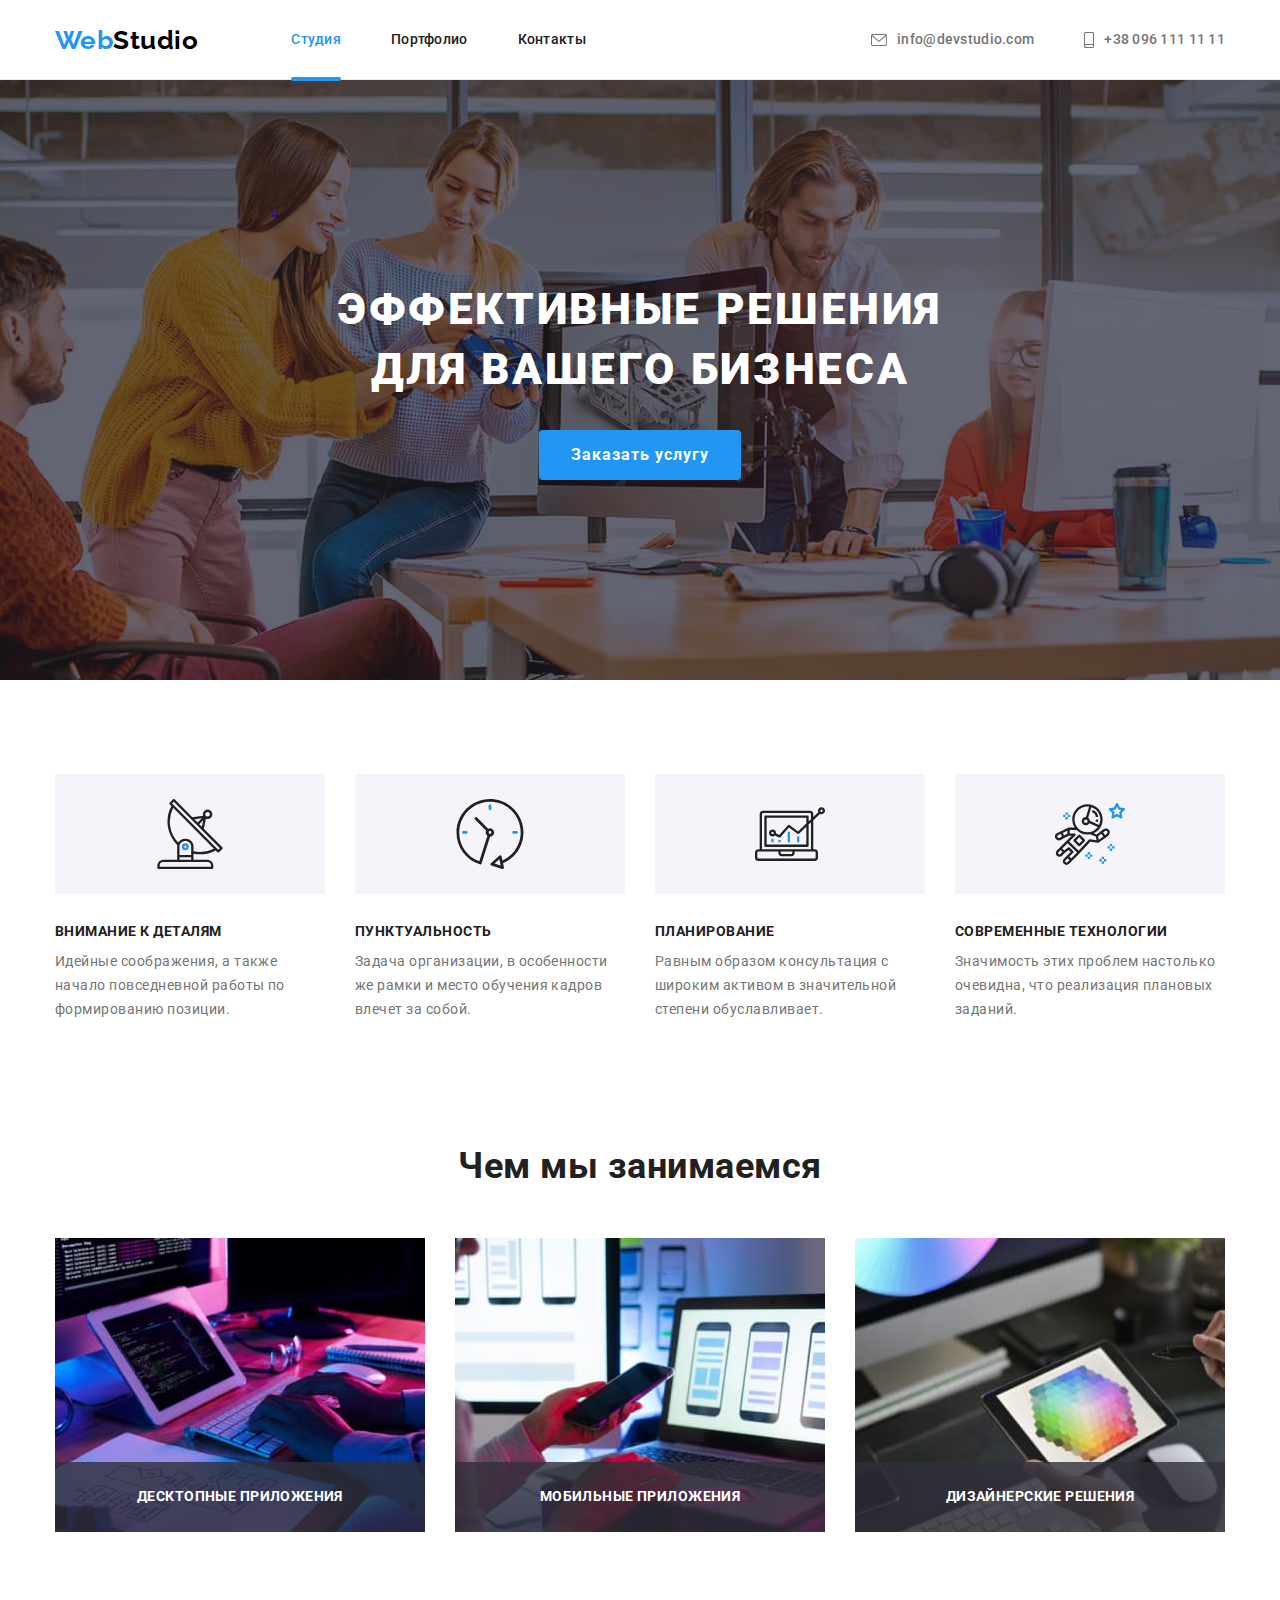
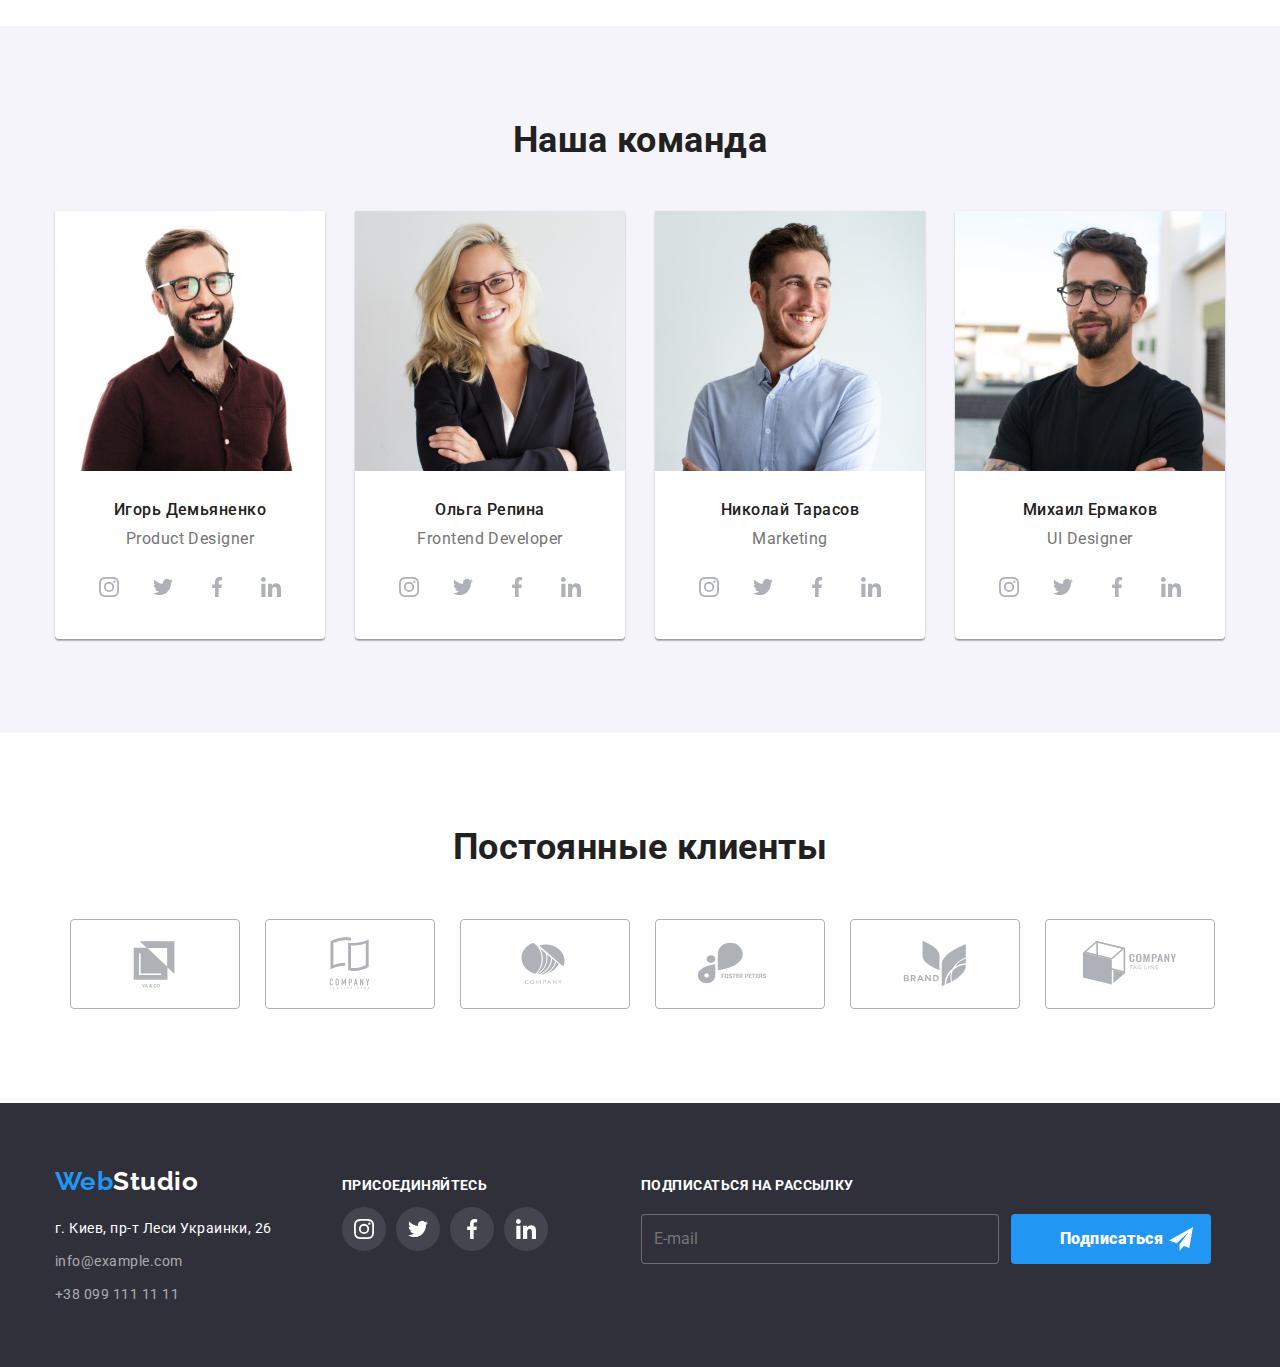
==== commit a3a9a28a: "Исправляет ошибки дз 7" ====
--- a/index.html
+++ b/index.html
@@ -408,7 +408,6 @@
     </main>
     <footer class="footer">
         <div class="container footer-container">
-            <div class="footer__adress">
                 <div>
                     <a class="footer__logo" href=""><span class="footer__accent">Web</span>Studio</a>
                     <address>
@@ -458,8 +457,8 @@
                 </div>
 
                 <div class="subscription">
+                    <p class="subscription__join-in">подписаться на рассылку</p>
                     <form class="subscription__form js-speaker-form">
-                    <label for="mail" class="subscription__join-in">подписаться на рассылку</label>
                     <input class="subscription__mail" type="email" name="mail" id="mail" placeholder="E-mail" />
                     <button type="submit" class="subscription__button button">Подписаться
                         <svg class="subscription__icon" width="24" height="24">
@@ -485,33 +484,34 @@
             <p class="modal__description">Оставьте свои данные, мы Вам перезвоним</p>
     
             <label class="modal__form-field">
-              <input type="name" class="modal__form-input" name="name" placeholder=" " />
-              <span class="modal__form-label">Имя</span>
-              <svg class="modal__form-icon" width="18" height="18">
+                <span class="modal__form-label">Имя</span>
+                <input type="name" class="modal__form-input" name="name" placeholder=" " />
+                <svg class="modal__form-icon" width="18" height="18">
                 <use href="./images/icons.svg#name"></use>
               </svg>
             </label>
     
             <label class="modal__form-field">
-              <input type="tel" class="modal__form-input" name="tel" placeholder=" " />
-              <span class="modal__form-label">Телефон</span>
-              <svg class="modal__form-icon" width="18" height="18">
+                <span class="modal__form-label">Телефон</span>
+                <input type="tel" class="modal__form-input" name="tel" placeholder=" " />
+                <svg class="modal__form-icon" width="18" height="18">
                 <use href="./images/icons.svg#phone-form"></use>
               </svg>
             </label>
     
             <label class="modal__form-field">
-              <input type="email" class="modal__form-input" name="mail" id="mail" placeholder=" "/>
-              <span class="modal__form-label">Почта</span>
-              <svg class="modal__form-icon" width="18" height="18">
+                <span class="modal__form-label">Почта</span>
+                <input type="email" class="modal__form-input" name="mail" id="mail" placeholder=" "/>
+                <svg class="modal__form-icon" width="18" height="18">
                 <use href="./images/icons.svg#mail-form"></use>
               </svg>
             </label>
     
             <label class="modal__form-field comment">
-              <textarea class="modal__form-comment" name="comment" rows="8" placeholder=" Введите текст "
+                <span class="modal__form-label">Комментарий</span>
+                <textarea class="modal__form-comment" name="comment" rows="8" placeholder=" Введите текст "
               ></textarea>
-              <span class="modal__form-label">Комментарий</span>
+              
             </label>
     
             <label class="modal__field-polisy check">
--- a/css/main.min.css
+++ b/css/main.min.css
@@ -1 +1 @@
-:root{--primary-text-color: #757575;--title-text-color: #212121;--accent-color: #2196F3;--secondary-light-color: #F5F4FA}*{box-sizing:border-box}ul{padding:0;margin:0;list-style:none}body{background-color:#fff;color:var(--primary-text-color);font-family:Roboto,sans-serif;letter-spacing:.03em}.section{padding-top:60px}@media screen and (min-width: 480px){.section{padding-top:94px}}.section-title{margin-top:0;margin-bottom:50px;color:var(--title-text-color);font-family:Roboto,sans-serif;font-weight:700;font-size:28px;line-height:1.14;text-align:center}@media screen and (min-width: 1200px){.section-title{font-size:36px;line-height:1.16}}button{cursor:pointer}a{text-decoration:none}.container{margin-left:auto;margin-right:auto;width:100%;padding-left:15px;padding-right:15px}@media screen and (min-width: 480px){.container{width:480px}}@media screen and (min-width: 768px){.container{width:768px}}@media screen and (min-width: 1200px){.container{width:1200px}}.subscription__button,.join__link,.modal__field-polisy,.modal__close-icon,.modal__close-button,.client-list__link,.social-team__link,.work-list__cont,.feature-list__icon,.menu_open_btn-icon,.contact-nav__contact,.main-nav{display:flex;align-items:center}header{width:100%;height:60px;border-bottom:1px solid #ececec}@media screen and (min-width: 768px){header{height:80px}}nav{display:flex}.main-nav{margin-top:10px}@media screen and (min-width: 768px){.main-nav{margin-top:0}}.site-nav{display:none}@media screen and (min-width: 768px){.site-nav{display:flex}}.site-nav__item+.site-nav__item{margin-left:50px}.site-nav__link{display:block;padding-top:32px;padding-bottom:32px;font-weight:500;font-size:14px;line-height:1.14;letter-spacing:.02em;text-decoration:none;position:relative}.site-nav__link.current,.mob-menu__link.current{color:var(--accent-color)}.site-nav__link.current::after{content:"";position:absolute;bottom:-1px;display:block;width:100%;height:4px;background-color:var(--accent-color);border-radius:2px}.site-nav__link,.mob-menu__link{color:var(--title-text-color);transition:250ms cubic-bezier(0.4, 0, 0.2, 1)}.site-nav__link:hover,.site-nav__link:focus,.mob-menu__link:hover,.mob-menu__link:focus{color:var(--accent-color)}.contact-nav{margin-left:auto;display:none}@media screen and (min-width: 768px){.contact-nav{display:block}}@media screen and (min-width: 1200px){.contact-nav{display:flex}}@media screen and (min-width: 1200px){.contact-nav__item+.contact-nav__item{margin-left:50px}}@media screen and (max-width: 1199px){.contact-nav__item:not(:last-child){margin-bottom:10px}}.contact-nav__contact{color:#757575;transition:250ms cubic-bezier(0.4, 0, 0.2, 1);font-weight:500;font-size:14px;line-height:1.14;letter-spacing:.02em;text-decoration:none}@media screen and (min-width: 1200px){.contact-nav__contact{padding:32px 0}}.contact-nav__contact:hover,.contact-nav__contact:focus{color:var(--accent-color)}.contact-nav__icon{fill:currentColor;margin-right:10px;padding-top:2px}.menu_open_btn,.menu_close_btn{width:40px;height:40px;display:block;margin-left:auto;background-color:#fff;border:none}@media screen and (min-width: 768px){.menu_open_btn,.menu_close_btn{display:none}}.menu_open_btn-icon{justify-content:center;padding:0;border:none;width:24px;height:16px;fill:currentColor;transition:250ms cubic-bezier(0.4, 0, 0.2, 1)}.menu_open_btn-icon:hover,.menu_open_btn-icon:focus{fill:var(--accent-color)}@media screen and (min-width: 768px){.menu_open_btn-icon{display:none}}.mob-menu{position:fixed;background-color:#fff;width:100vw;height:100vh;top:0;left:0;padding-top:10px;padding-bottom:10px;z-index:1}.mob-menu .container{height:100%;display:flex;flex-direction:column;justify-content:space-between}.mob-menu__link{font-family:"Roboto";font-weight:500;font-size:40px;line-height:1.175;letter-spacing:.02em;color:#212121;text-decoration:none}.mob-contact{margin-bottom:64px}.mob-contact__tel{font-weight:500;font-size:34px;line-height:1.1764705882;letter-spacing:.02em;color:var(--accent-color)}.mob-contact__contact{font-weight:500;font-size:24px;line-height:28px;letter-spacing:.02em;color:#757575}.mob-menu__item:not(:last-child),.mob-contact__item:not(:last-child){margin-bottom:32px}.mob-soc__list{display:flex;width:25%}.mob-soc__link{font-weight:500;font-size:18px;line-height:1.2222222222;color:var(--accent-color)}.mob-soc__item:not(:last-child){border-right:1px solid rgba(33,33,33,.2);margin-right:10px;padding-right:10px}.main-nav__logo{font-family:Raleway,sans-serif;font-weight:700;font-size:24px;line-height:1.16;text-decoration:none;color:#000;margin-right:84px}@media screen and (min-width: 1200px){.main-nav__logo{font-size:26px;line-height:1.19;margin-right:93px}}.main-nav__accent{color:var(--accent-color)}.footer__logo{font-family:Raleway,sans-serif;font-weight:700;font-size:26px;line-height:1.19;text-decoration:none;color:#fff;display:block;margin-bottom:20px}.footer__accent{color:var(--accent-color)}.hero{background-color:#2f303a;background-image:linear-gradient(to right, rgba(47, 48, 58, 0.4), rgba(47, 48, 58, 0.4)),url("../images/background_hero_mob.jpg");background-repeat:no-repeat;background-size:cover;background-position:center;height:600;text-align:center;padding-top:200px;padding-bottom:200px}@media(min-device-pixel-ratio: 2),(min-resolution: 192dpi),(min-resolution: 2dppx){.hero{background-image:linear-gradient(to right, rgba(47, 48, 58, 0.4), rgba(47, 48, 58, 0.4)),url("../images/background_hero_mob-2x.jpg")}}@media screen and (min-width: 768px){.hero{background-image:linear-gradient(to right, rgba(47, 48, 58, 0.4), rgba(47, 48, 58, 0.4)),url("../images/background_hero_tab.jpg")}}@media screen and (min-width: 768px)and (min-device-pixel-ratio: 2),screen and (min-width: 768px)and (min-resolution: 192dpi),screen and (min-width: 768px)and (min-resolution: 2dppx){.hero{background-image:linear-gradient(to right, rgba(47, 48, 58, 0.4), rgba(47, 48, 58, 0.4)),url("../images/background_hero_tab-2x.jpg")}}@media screen and (min-width: 1200px){.hero{background-image:linear-gradient(to right, rgba(47, 48, 58, 0.4), rgba(47, 48, 58, 0.4)),url("../images/background_hero.jpg")}}@media screen and (min-width: 1200px)and (min-device-pixel-ratio: 2),screen and (min-width: 1200px)and (min-resolution: 192dpi),screen and (min-width: 1200px)and (min-resolution: 2dppx){.hero{background-image:linear-gradient(to right, rgba(47, 48, 58, 0.4), rgba(47, 48, 58, 0.4)),url("../images/background_hero-2x.jpg")}}.hero__title{margin-top:0;margin-bottom:30px;color:#fff;font-style:400;font-weight:900;font-size:26px;line-height:1.61;letter-spacing:.06em;text-transform:uppercase}@media screen and (min-width: 1200px){.hero__title{font-size:44px;line-height:1.36}}.button{display:inline-block;border-radius:4px;color:#fff;background-color:var(--accent-color);font-family:Roboto,sans-serif;letter-spacing:.03em;text-align:center}.hero__button{min-width:200px;padding:10px 32px;border:none;color:#fff;background-color:var(--accent-color);font-weight:700;font-size:16px;line-height:1.87;letter-spacing:.06em}.button.secondary{padding:6px 22px;color:var(--title-text-color);background-color:var(--secondary-light-color);font-weight:500;font-size:16px;line-height:1.6}@media screen and (min-width: 768px){.feature-list{display:flex;flex-wrap:wrap}}@media screen and (min-width: 1200px){.feature-list{flex-wrap:nowrap}}.feature-list__item{width:100%;margin-bottom:30px}@media screen and (min-width: 768px){.feature-list__item{width:354px}}@media screen and (min-width: 1200px){.feature-list__item{width:270px}}.feature-list__icon{justify-content:center;width:100%;height:120px;margin-bottom:30px;background-color:var(--secondary-light-color)}@media screen and (min-width: 768px){.feature-list__icon{width:354px}}@media screen and (min-width: 1200px){.feature-list__icon{width:270px}}@media screen and (min-width: 768px){.feature-list__item:nth-child(2n){margin-left:30px}}@media screen and (min-width: 1200px){.feature-list__item+.feature-list__item{margin-left:30px}}.feature-list__title{margin-top:0;margin-bottom:10px;color:var(--title-text-color);font-weight:700;font-size:14px;line-height:1.14;text-transform:uppercase}@media screen and (max-width: 767px){.feature-list__title{text-align:center}}.feature-list__text{font-size:14px;line-height:1.71;margin:0}.work{padding-bottom:94px}@media screen and (max-width: 1199px){.work{display:none}}.work-list{display:flex}.work-list__item+.work-list__item{margin-left:30px}.work-list__item{position:relative;display:flex;align-items:flex-end}.work-list__cont{position:absolute;justify-content:center;width:370px;height:70px;background-color:rgba(47,48,58,.8)}.work-list__text{margin:0;font-weight:700;font-size:14px;line-height:1.16;letter-spacing:.03em;text-transform:uppercase;color:#fff}.team{background-color:var(--secondary-light-color);padding-bottom:94px}@media screen and (min-width: 768px){.team-list{display:flex;flex-wrap:wrap}}@media screen and (min-width: 1200px){.team-list{flex-wrap:nowrap}}@media screen and (min-width: 768px){.team-list__item:nth-child(2n){margin-left:30px}}@media screen and (min-width: 1200px){.team-list__item+.team-list__item{margin-left:30px}}.team-list__item{background-color:#fff;box-shadow:0px 1px 3px rgba(0,0,0,.12),0px 1px 1px rgba(0,0,0,.14),0px 2px 1px rgba(0,0,0,.2);border-radius:0px 0px 4px 4px;width:100%;margin-bottom:30px}@media screen and (min-width: 768px){.team-list__item{width:354px}}@media screen and (min-width: 1200px){.team-list__item{width:270px;margin-bottom:0px}}.team-list__title{margin-top:0;margin-bottom:10px;color:var(--title-text-color);font-weight:500;font-size:16px;line-height:1.18}.team-list__text{margin-top:0;margin-bottom:16px;font-size:16px;line-height:1.18}.team-content{padding-top:30px;padding-bottom:30px;text-align:center}.social{display:flex;padding:0;margin:0}.social-team{padding-right:122px;padding-left:122px}@media screen and (min-width: 768px){.social-team{padding-right:74px;padding-left:74px}}@media screen and (min-width: 1200px){.social-team{padding-right:32px;padding-left:32px}}.social-team>li:not(:last-child){width:calc((100% - 30px)/4);margin-right:10px}.social-team__link{justify-content:center;padding:0;border:none;border-radius:50px;width:44px;height:44px;color:#afb1b8;transition:250ms cubic-bezier(0.4, 0, 0.2, 1)}.social-team__link:hover,.social-team__link:focus{background-color:var(--accent-color);color:#fff}.social-team__icon{fill:currentColor}.client{padding-bottom:94px}.client-list{display:flex;flex-wrap:wrap;justify-content:center}.client-list__item{width:100%;margin-bottom:30px;width:calc((100% - 60px)/2);margin-right:30px}@media screen and (min-width: 768px){.client-list__item{width:calc(33.3333333333% - 30px)}}@media screen and (min-width: 1200px){.client-list__item{margin-bottom:0;width:calc(16.6666666667% - 30px)}}@media screen and (max-width: 767px){.client-list .client-list__item:nth-child(even){margin-right:0}}@media screen and (min-width: 768px){.client-list .client-list__item:nth-child(3n){margin-right:0}}@media screen and (min-width: 1200px){.client-list .client-list__item:not(:last-child){margin-right:30px}}.client-list__link{color:#afb1b8;justify-content:center;height:90px;border:1px solid #afb1b8;border-radius:4px;transition:250ms cubic-bezier(0.4, 0, 0.2, 1)}@media screen and (min-width: 768px){.client-list__link{width:226px}}@media screen and (min-width: 1200px){.client-list__link{width:170px}}.client-list__link:hover,.client-list__link:focus{border-color:var(--accent-color);color:var(--accent-color)}.client-list__icon{fill:currentColor}.portfolio{padding-top:60px;padding-bottom:60px}@media screen and (min-width: 1200px){.portfolio{padding-top:94px;padding-bottom:94px}}.filter-section button{transition:250ms cubic-bezier(0.4, 0, 0.2, 1);border:none}.filter-section button:hover,.filter-section button:focus{color:#fff;background-color:var(--accent-color);box-shadow:0px 3px 1px rgba(0,0,0,.1),0px 1px 2px rgba(0,0,0,.08),0px 2px 2px rgba(0,0,0,.12)}.filter-section{display:flex;flex-wrap:wrap;justify-content:flex-start;margin-bottom:40px}@media screen and (min-width: 768px){.filter-section{flex-wrap:nowrap;justify-content:center;margin-bottom:30px}}@media screen and (min-width: 1200px){.filter-section{margin-bottom:50px}}.filter-section__item:not(:last-child){margin-right:8px}@media screen and (min-width: 768px){.filter-section__item+.filter-section__item{margin-left:8px}}.portfolio-list{display:flex;flex-wrap:wrap}.portfolio-list__grid{margin-right:30px;margin-bottom:30px;border-top:none;width:100%;transition:250ms cubic-bezier(0.4, 0, 0.2, 1)}.portfolio-list__grid:hover,.portfolio-list__grid:focus{box-shadow:0px 1px 1px rgba(0,0,0,.12),0px 4px 4px rgba(0,0,0,.06),1px 4px 6px rgba(0,0,0,.16)}@media screen and (min-width: 768px){.portfolio-list__grid{width:calc(50% - 30px)}}@media screen and (min-width: 1200px){.portfolio-list__grid{width:calc(33.3333333333% - 30px)}}@media screen and (min-width: 480px)and (max-width: 767px){.portfolio-list__grid:nth-child(even){margin-right:0}}@media screen and (min-width: 1200px){.portfolio-list__grid:nth-child(3n){margin-right:0}}.portfolio-list__grid:nth-last-child(-n+3){margin-bottom:0}.portfolio-list img{margin-top:0}.portfolio-list__card-content{padding:20px 24px;border:1px solid #eee}.portfolio-list__title{margin-top:0;margin-bottom:4px;color:var(--title-text-color);font-weight:bold;font-size:18px;line-height:2;letter-spacing:.06em}.portfolio-list__card-icon{position:relative;overflow:hidden}.portfolio-list__card-desc{position:absolute;top:0;padding:63px 24px 63px 24px;align-items:center;width:100%;height:100%;background-color:rgba(33,149,243,.9);margin:0;color:#fff;font-weight:400;font-size:18px;line-height:1.56;transform:translateY(100%);transition:250ms cubic-bezier(0.4, 0, 0.2, 1)}.portfolio-list__grid-link{text-decoration:none;color:var(--primary-text-color);transition:250ms cubic-bezier(0.4, 0, 0.2, 1)}.portfolio-list__grid-link:hover .portfolio-list__card-desc,.portfolio-list__grid-link:focus .portfolio-list__card-desc{transform:translateY(0px)}.grid-link img{display:block;max-width:100%;height:auto}.backdrop{position:fixed;top:0;left:0;width:100%;height:100%;background-color:rgba(0,0,0,.5);visibility:visible;opacity:1;transition:opacity 250ms cubic-bezier(0.4, 0, 0.2, 1)}.backdrop.is-hidden{pointer-events:none;opacity:0}label{cursor:default}.modal{position:absolute;top:50%;left:50%;transform:translate(-50%, -50%);min-height:300px;min-width:400px;padding:40px;width:100%;height:581px;box-shadow:0px 1px 3px rgba(0,0,0,.12),0px 1px 1px rgba(0,0,0,.14),0px 2px 1px rgba(0,0,0,.2);border-radius:4px;background-color:#fff}@media screen and (min-width: 480px){.modal{width:450px}}@media screen and (min-width: 1200px){.modal{width:528px}}.modal__close-button{padding:0;margin:0;justify-content:center;border-radius:50px;height:30px;width:30px;position:absolute;top:8px;right:8px;background-color:#fff;z-index:1;border:1px solid rgba(0,0,0,.1);transition:250ms cubic-bezier(0.4, 0, 0.2, 1)}.modal__close-button:hover,.modal__close-button:focus{fill:var(--accent-color)}.modal__close-icon{justify-content:center;padding:0;border:none;border-radius:50px;width:18px;height:18px}.modal__description{font-weight:700;font-size:20px;line-height:1.15;text-align:center;color:var(--title-text-color);margin-bottom:30px;margin-top:0}.modal__form-field:nth-child(-n+4){margin-bottom:28px}.modal__form-field{display:block;position:relative}.modal__form-input{width:100%;height:38px;display:block;background-color:#fff;margin:0;padding:10px 20px;padding-left:40px;font:inherit;box-shadow:none;border:1px solid rgba(33,33,33,.2);border-radius:4px;outline:none;box-sizing:border-box}.modal__form-label{color:var(--primary-text-color);font-size:12px;line-height:1.16;letter-spacing:.01em;position:absolute;top:50%;transition:250ms cubic-bezier(0.4, 0, 0.2, 1);transform:translateY(-40px)}.modal__form-icon{position:absolute;top:50%;left:10px;transform:translateY(-50%);display:inline-block;fill:currentColor;color:var(--title-text-color)}.modal__comment{margin-bottom:20px;height:120px}.modal__form-label{position:absolute;top:20px;left:0px;transition:250ms cubic-bezier(0.4, 0, 0.2, 1)}.modal__form-comment::placeholder{font-size:12px;line-height:1.16;letter-spacing:.01em;color:rgba(117,117,117,.5)}.modal__checkbox{appearance:none;-moz-appearance:none;-webkit-appearance:none;position:absolute;margin-right:7px}.modal__icon-checkbox{margin-right:7px}.modal__field-polisy.check{display:flex;justify-content:center}.modal__icon-checkbox{display:inline-block;width:16px;height:15px;margin-right:5px;border:2px solid #212121;border-radius:4px;transition:250ms cubic-bezier(0.4, 0, 0.2, 1)}.modal__checkbox:checked+.modal__icon-checkbox{background-color:var(--accent-color);border-color:var(--accent-color);background-image:url(../images/icon-check.svg);background-origin:border-box;background-size:contain;background-repeat:no-repeat}.modal__checkbox-link{color:var(--accent-color);text-decoration:underline}.modal__field-polisy{margin-bottom:30px}.modal__checkbox-policy{font-size:14px;line-height:1.71;letter-spacing:.03em;color:var(--primary-text-color)}.modal__form-field:focus-within>.modal__form-icon{fill:var(--accent-color)}.backdrop textarea{padding:10px 20px;padding-left:16px;font:inherit;position:relative;width:100%;height:120px;resize:none;box-shadow:none;border:1px solid rgba(33,33,33,.2);border-radius:4px;outline:none}.backdrop textarea:focus{border:1px solid var(--accent-color)}.modal__button-submit{display:flex;justify-content:center}.backdrop .button{border:none;box-shadow:0px 4px 4px rgba 0,0,0,.15;display:inline-block;vertical-align:middle;font-weight:700;font-size:16px;line-height:1.87;text-decoration:none;border-radius:4px;min-width:200px;min-height:50px;letter-spacing:.06em}address{font-style:normal}.footer{background-color:#2f303a;padding-top:60px;padding-bottom:60px}.footer-container{display:block;text-align:center}@media screen and (min-width: 768px){.footer-container{display:flex;align-items:baseline}}@media screen and (min-width: 768px){.footer__adress{display:flex;justify-content:space-between;align-items:baseline;width:1200px}}.footer__actual-address{color:#fff;font-size:14px;line-height:1.71;text-decoration:none}.footer__contact{color:rgba(255,255,255,.6);font-size:14px;line-height:1.71;text-decoration:none}@media screen and (max-width: 767px){.footer__contact-list{margin-bottom:60px}}.footer__contact-list .footer__item+.footer__item{margin-top:9px}.footer__contact-list a{transition:250ms cubic-bezier(0.4, 0, 0.2, 1)}.footer__contact-list a:hover,.footer__contact-list a:focus{color:var(--accent-color)}.join__text{font-weight:700;font-size:14px;line-height:1.16;letter-spacing:.03em;text-transform:uppercase;color:#fff}.join{width:206px;margin-right:auto;margin-left:auto}@media screen and (max-width: 767px){.join{margin-bottom:60px}}@media screen and (min-width: 768px){.join{margin-left:70px}}.join__icon{fill:currentColor}.join__link{justify-content:center;padding:0;border:none;background-color:rgba(255,255,255,.1);border-radius:50px;width:44px;height:44px;color:#fff;transition:250ms cubic-bezier(0.4, 0, 0.2, 1)}.join__link:hover,.join__link:focus{background-color:var(--accent-color);color:#fff}.join__item:not(:last-child){width:calc((100% - 30px)/4);margin-right:10px}.subscription{width:100%;display:flex;justify-content:center}@media screen and (min-width: 768px){.subscription{width:570px}}.subscription__form{display:flex;flex-direction:column;justify-content:center}@media screen and (min-width: 768px){.subscription__form{flex-direction:column;position:relative}}.subscription__join-in{font-weight:700;font-size:14px;line-height:1.14;color:#fff;text-transform:uppercase;margin-bottom:20px}.subscription__mail{width:100%;height:50px;border:1px solid rgba(255,255,255,.3);box-sizing:border-box;border-radius:4px;background-color:#2f303a;padding-left:12px;color:var(--primary-text-color)}@media screen and (min-width: 768px){.subscription__mail{width:358px}}.subscription__button{width:200px;height:50px;justify-content:left;font-weight:900;padding-top:10px;padding-bottom:10px;padding-left:29px;padding-right:28px;overflow:hidden;border:0em}@media screen and (min-width: 768px){.subscription__button{display:flex;bottom:0;right:0}}@media screen and (min-width: 1200px){.subscription__button{position:absolute;bottom:0;right:0}}.subscription__icon{right:18px;margin-left:10px;top:50%;transform:translatey(-50%)}@media screen and (min-width: 1200px){.subscription__icon{position:absolute}}/*# sourceMappingURL=main.min.css.map */+:root{--primary-text-color: #757575;--title-text-color: #212121;--accent-color: #2196F3;--secondary-light-color: #F5F4FA}*{box-sizing:border-box}ul{padding:0;margin:0;list-style:none}body{background-color:#fff;color:var(--primary-text-color);font-family:Roboto,sans-serif;letter-spacing:.03em}.section{padding-top:60px}@media screen and (min-width: 480px){.section{padding-top:94px}}.section-title{margin-top:0;margin-bottom:50px;color:var(--title-text-color);font-family:Roboto,sans-serif;font-weight:700;font-size:28px;line-height:1.14;text-align:center}@media screen and (min-width: 1200px){.section-title{font-size:36px;line-height:1.16}}button{cursor:pointer}a{text-decoration:none}img{display:block;max-width:100%;height:auto}.container{margin-left:auto;margin-right:auto;width:100%;padding-left:15px;padding-right:15px}@media screen and (min-width: 480px){.container{width:480px}}@media screen and (min-width: 768px){.container{width:768px}}@media screen and (min-width: 1200px){.container{width:1200px}}.subscription__button,.join__link,.modal__field-polisy,.modal__close-icon,.modal__close-button,.client-list__link,.social-team__link,.work-list__cont,.feature-list__icon,.menu_open_btn-icon,.contact-nav__contact,.main-nav{display:flex;align-items:center}header{width:100%;height:60px;border-bottom:1px solid #ececec}@media screen and (min-width: 768px){header{height:80px}}nav{display:flex}.main-nav{margin-top:10px}@media screen and (min-width: 768px){.main-nav{margin-top:0}}.site-nav{display:none}@media screen and (min-width: 768px){.site-nav{display:flex}}.site-nav__item+.site-nav__item{margin-left:50px}.site-nav__link{display:block;padding-top:32px;padding-bottom:32px;font-weight:500;font-size:14px;line-height:1.14;letter-spacing:.02em;text-decoration:none;position:relative}.site-nav__link.current,.mob-menu__link.current{color:var(--accent-color)}.site-nav__link.current::after{content:"";position:absolute;bottom:-1px;display:block;width:100%;height:4px;background-color:var(--accent-color);border-radius:2px}.site-nav__link,.mob-menu__link{color:var(--title-text-color);transition:250ms cubic-bezier(0.4, 0, 0.2, 1)}.site-nav__link:hover,.site-nav__link:focus,.mob-menu__link:hover,.mob-menu__link:focus{color:var(--accent-color)}.contact-nav{margin-left:auto;display:none}@media screen and (min-width: 768px){.contact-nav{display:block}}@media screen and (min-width: 1200px){.contact-nav{display:flex}}@media screen and (min-width: 1200px){.contact-nav__item+.contact-nav__item{margin-left:50px}}@media screen and (max-width: 1199px){.contact-nav__item:not(:last-child){margin-bottom:10px}}.contact-nav__contact{color:#757575;transition:250ms cubic-bezier(0.4, 0, 0.2, 1);font-weight:500;font-size:14px;line-height:1.14;letter-spacing:.02em;text-decoration:none}@media screen and (min-width: 1200px){.contact-nav__contact{padding:32px 0}}.contact-nav__contact:hover,.contact-nav__contact:focus{color:var(--accent-color)}.contact-nav__icon{fill:currentColor;margin-right:10px}.menu_open_btn,.menu_close_btn{width:40px;height:40px;display:block;margin-left:auto;background-color:#fff;border:none}@media screen and (min-width: 768px){.menu_open_btn,.menu_close_btn{display:none}}.menu_open_btn-icon{justify-content:center;padding:0;border:none;width:24px;height:16px;fill:currentColor;transition:250ms cubic-bezier(0.4, 0, 0.2, 1)}.menu_open_btn-icon:hover,.menu_open_btn-icon:focus{fill:var(--accent-color)}@media screen and (min-width: 768px){.menu_open_btn-icon{display:none}}.mob-menu{position:fixed;background-color:#fff;width:100vw;height:100vh;top:0;left:0;padding-top:10px;padding-bottom:10px;z-index:1}.mob-menu .container{height:100%;display:flex;flex-direction:column;justify-content:space-between}.mob-menu__link{font-family:"Roboto";font-weight:500;font-size:40px;line-height:1.175;letter-spacing:.02em;color:#212121;text-decoration:none}.mob-contact{margin-bottom:64px}.mob-contact__tel{font-weight:500;font-size:34px;line-height:1.1764705882;letter-spacing:.02em;color:var(--accent-color)}.mob-contact__contact{font-weight:500;font-size:24px;line-height:28px;letter-spacing:.02em;color:#757575}.mob-menu__item:not(:last-child),.mob-contact__item:not(:last-child){margin-bottom:32px}.mob-soc__list{display:flex;width:25%}.mob-soc__link{font-weight:500;font-size:18px;line-height:1.2222222222;color:var(--accent-color)}.mob-soc__item:not(:last-child){border-right:1px solid rgba(33,33,33,.2);margin-right:10px;padding-right:10px}.main-nav__logo{font-family:Raleway,sans-serif;font-weight:700;font-size:24px;line-height:1.16;text-decoration:none;color:#000;margin-right:84px}@media screen and (min-width: 1200px){.main-nav__logo{font-size:26px;line-height:1.19;margin-right:93px}}.main-nav__accent{color:var(--accent-color)}.footer__logo{font-family:Raleway,sans-serif;font-weight:700;font-size:26px;line-height:1.19;text-decoration:none;color:#fff;display:block;margin-bottom:20px}.footer__accent{color:var(--accent-color)}.hero{background-color:#2f303a;background-image:linear-gradient(to right, rgba(47, 48, 58, 0.4), rgba(47, 48, 58, 0.4)),url("../images/background_hero_mob.jpg");background-repeat:no-repeat;background-size:cover;background-position:center;height:600px;max-width:1600px;margin:0 auto;text-align:center;padding-top:200px;padding-bottom:200px}@media(min-device-pixel-ratio: 2),(min-resolution: 192dpi),(min-resolution: 2dppx){.hero{background-image:linear-gradient(to right, rgba(47, 48, 58, 0.4), rgba(47, 48, 58, 0.4)),url("../images/background_hero_mob-2x.jpg")}}@media screen and (min-width: 768px){.hero{background-image:linear-gradient(to right, rgba(47, 48, 58, 0.4), rgba(47, 48, 58, 0.4)),url("../images/background_hero_tab.jpg")}}@media screen and (min-width: 768px)and (min-device-pixel-ratio: 2),screen and (min-width: 768px)and (min-resolution: 192dpi),screen and (min-width: 768px)and (min-resolution: 2dppx){.hero{background-image:linear-gradient(to right, rgba(47, 48, 58, 0.4), rgba(47, 48, 58, 0.4)),url("../images/background_hero_tab-2x.jpg")}}@media screen and (min-width: 1200px){.hero{background-image:linear-gradient(to right, rgba(47, 48, 58, 0.4), rgba(47, 48, 58, 0.4)),url("../images/background_hero.jpg")}}@media screen and (min-width: 1200px)and (min-device-pixel-ratio: 2),screen and (min-width: 1200px)and (min-resolution: 192dpi),screen and (min-width: 1200px)and (min-resolution: 2dppx){.hero{background-image:linear-gradient(to right, rgba(47, 48, 58, 0.4), rgba(47, 48, 58, 0.4)),url("../images/background_hero-2x.jpg")}}.hero__title{margin-top:0;margin-bottom:30px;color:#fff;font-style:400;font-weight:900;font-size:26px;line-height:1.61;letter-spacing:.06em;text-transform:uppercase}@media screen and (min-width: 1200px){.hero__title{font-size:44px;line-height:1.36}}.button{display:inline-block;border-radius:4px;color:#fff;background-color:var(--accent-color);font-family:Roboto,sans-serif;letter-spacing:.03em;text-align:center}.hero__button{min-width:200px;padding:10px 32px;border:none;color:#fff;background-color:var(--accent-color);font-weight:700;font-size:16px;line-height:1.87;letter-spacing:.06em}.button.secondary{padding:6px 22px;color:var(--title-text-color);background-color:var(--secondary-light-color);font-weight:500;font-size:16px;line-height:1.6}@media screen and (min-width: 768px){.feature-list{display:flex;flex-wrap:wrap}}@media screen and (min-width: 1200px){.feature-list{flex-wrap:nowrap}}.feature-list__item{width:100%;margin-bottom:30px}@media screen and (min-width: 768px){.feature-list__item{width:354px}}@media screen and (min-width: 1200px){.feature-list__item{width:270px}}.feature-list__icon{justify-content:center;width:100%;height:120px;margin-bottom:30px;background-color:var(--secondary-light-color)}@media screen and (min-width: 768px){.feature-list__icon{width:354px}}@media screen and (min-width: 1200px){.feature-list__icon{width:270px}}@media screen and (min-width: 768px){.feature-list__item:nth-child(2n){margin-left:30px}}@media screen and (min-width: 1200px){.feature-list__item+.feature-list__item{margin-left:30px}}.feature-list__title{margin-top:0;margin-bottom:10px;color:var(--title-text-color);font-weight:700;font-size:14px;line-height:1.14;text-transform:uppercase}@media screen and (max-width: 767px){.feature-list__title{text-align:center}}.feature-list__text{font-size:14px;line-height:1.71;margin:0}.work{padding-bottom:94px}@media screen and (max-width: 1199px){.work{display:none}}.work-list{display:flex}.work-list__item+.work-list__item{margin-left:30px}.work-list__item{position:relative;display:flex;align-items:flex-end}.work-list__cont{position:absolute;justify-content:center;width:370px;height:70px;background-color:rgba(47,48,58,.8)}.work-list__text{margin:0;font-weight:700;font-size:14px;line-height:1.16;letter-spacing:.03em;text-transform:uppercase;color:#fff}.team{background-color:var(--secondary-light-color);padding-bottom:94px}@media screen and (min-width: 768px){.team-list{display:flex;flex-wrap:wrap}}@media screen and (min-width: 1200px){.team-list{flex-wrap:nowrap}}@media screen and (min-width: 768px){.team-list__item:nth-child(2n){margin-left:30px}}@media screen and (min-width: 1200px){.team-list__item+.team-list__item{margin-left:30px}}.team-list__item{background-color:#fff;box-shadow:0px 1px 3px rgba(0,0,0,.12),0px 1px 1px rgba(0,0,0,.14),0px 2px 1px rgba(0,0,0,.2);border-radius:0px 0px 4px 4px;width:100%;margin-bottom:30px}@media screen and (min-width: 768px){.team-list__item{width:354px}}@media screen and (min-width: 1200px){.team-list__item{width:270px;margin-bottom:0px}}.team-list__title{margin-top:0;margin-bottom:10px;color:var(--title-text-color);font-weight:500;font-size:16px;line-height:1.18}.team-list__text{margin-top:0;margin-bottom:16px;font-size:16px;line-height:1.18}.team-content{padding-top:30px;padding-bottom:30px;text-align:center}.social{display:flex;padding:0;margin:0}.social-team{padding-right:122px;padding-left:122px}@media screen and (min-width: 768px){.social-team{padding-right:74px;padding-left:74px}}@media screen and (min-width: 1200px){.social-team{padding-right:32px;padding-left:32px}}.social-team>li:not(:last-child){width:calc((100% - 30px)/4);margin-right:10px}.social-team__link{justify-content:center;padding:0;border:none;border-radius:50px;width:44px;height:44px;color:#afb1b8;transition:250ms cubic-bezier(0.4, 0, 0.2, 1)}.social-team__link:hover,.social-team__link:focus{background-color:var(--accent-color);color:#fff}.social-team__icon{fill:currentColor}.client{padding-bottom:94px}.client-list{display:flex;flex-wrap:wrap;justify-content:center}.client-list__item{width:100%;margin-bottom:30px;width:calc((100% - 60px)/2);margin-right:30px}@media screen and (min-width: 768px){.client-list__item{width:calc(33.3333333333% - 30px)}}@media screen and (min-width: 1200px){.client-list__item{margin-bottom:0;width:calc(16.6666666667% - 30px)}}@media screen and (max-width: 767px){.client-list .client-list__item:nth-child(even){margin-right:0}}@media screen and (min-width: 768px){.client-list .client-list__item:nth-child(3n){margin-right:0}}@media screen and (min-width: 1200px){.client-list .client-list__item:not(:last-child){margin-right:30px}}.client-list__link{color:#afb1b8;justify-content:center;height:90px;border:1px solid #afb1b8;border-radius:4px;transition:250ms cubic-bezier(0.4, 0, 0.2, 1)}@media screen and (min-width: 768px){.client-list__link{width:226px}}@media screen and (min-width: 1200px){.client-list__link{width:170px}}.client-list__link:hover,.client-list__link:focus{border-color:var(--accent-color);color:var(--accent-color)}.client-list__icon{fill:currentColor}.portfolio{padding-top:60px;padding-bottom:60px}@media screen and (min-width: 1200px){.portfolio{padding-top:94px;padding-bottom:94px}}.filter-section button{transition:250ms cubic-bezier(0.4, 0, 0.2, 1);border:none}.filter-section button:hover,.filter-section button:focus{color:#fff;background-color:var(--accent-color);box-shadow:0px 3px 1px rgba(0,0,0,.1),0px 1px 2px rgba(0,0,0,.08),0px 2px 2px rgba(0,0,0,.12)}.filter-section{display:flex;flex-wrap:wrap;justify-content:flex-start;margin-bottom:40px}@media screen and (min-width: 768px){.filter-section{flex-wrap:nowrap;justify-content:center;margin-bottom:30px}}@media screen and (min-width: 1200px){.filter-section{margin-bottom:50px}}.filter-section__item:not(:last-child){margin-right:8px}@media screen and (min-width: 768px){.filter-section__item+.filter-section__item{margin-left:8px}}.portfolio-list{display:flex;flex-wrap:wrap;min-width:1200px}.portfolio-list__grid{margin-right:30px;margin-bottom:30px;border-top:none;width:100%;transition:250ms cubic-bezier(0.4, 0, 0.2, 1)}.portfolio-list__grid:hover,.portfolio-list__grid:focus{box-shadow:0px 1px 1px rgba(0,0,0,.12),0px 4px 4px rgba(0,0,0,.06),1px 4px 6px rgba(0,0,0,.16)}@media screen and (min-width: 768px){.portfolio-list__grid{width:calc(50% - 30px)}}@media screen and (min-width: 1200px){.portfolio-list__grid{width:calc(33.3333333333% - 30px)}}@media screen and (min-width: 480px)and (max-width: 767px){.portfolio-list__grid:nth-child(even){margin-right:0}}@media screen and (min-width: 1200px){.portfolio-list__grid:nth-child(3n){margin-right:0}}.portfolio-list__grid:last-child{margin-bottom:0}@media screen and (min-width: 1200px){.portfolio-list__grid:nth-last-child(-n+3){margin-bottom:0}}.portfolio-list img{margin-top:0}.portfolio-list__card-content{padding:20px 24px;border:1px solid #eee}.portfolio-list__title{margin-top:0;margin-bottom:4px;color:var(--title-text-color);font-weight:bold;font-size:18px;line-height:2;letter-spacing:.06em}.portfolio-list__card-icon{position:relative;overflow:hidden}.portfolio-list__card-desc{position:absolute;top:0;padding:63px 24px 63px 24px;align-items:center;width:100%;height:100%;background-color:rgba(33,149,243,.9);margin:0;color:#fff;font-weight:400;font-size:18px;line-height:1.56;transform:translateY(100%);transition:250ms cubic-bezier(0.4, 0, 0.2, 1)}.portfolio-list__grid-link{text-decoration:none;color:var(--primary-text-color);transition:250ms cubic-bezier(0.4, 0, 0.2, 1)}.portfolio-list__grid-link:hover .portfolio-list__card-desc,.portfolio-list__grid-link:focus .portfolio-list__card-desc{transform:translateY(0px)}.grid-link img{display:block;max-width:100%;height:auto}.backdrop{position:fixed;top:0;left:0;width:100%;height:100%;background-color:rgba(0,0,0,.5);visibility:visible;opacity:1;transition:opacity 250ms cubic-bezier(0.4, 0, 0.2, 1)}.backdrop.is-hidden{pointer-events:none;opacity:0}label{cursor:default}.modal{position:absolute;top:50%;left:50%;transform:translate(-50%, -50%);padding:40px;width:100%;height:581px;box-shadow:0px 1px 3px rgba(0,0,0,.12),0px 1px 1px rgba(0,0,0,.14),0px 2px 1px rgba(0,0,0,.2);border-radius:4px;background-color:#fff}@media screen and (min-width: 480px){.modal{width:450px}}@media screen and (min-width: 1200px){.modal{width:528px}}.modal__close-button{padding:0;margin:0;justify-content:center;border-radius:50px;height:30px;width:30px;position:absolute;top:8px;right:8px;background-color:#fff;z-index:1;border:1px solid rgba(0,0,0,.1);transition:250ms cubic-bezier(0.4, 0, 0.2, 1)}.modal__close-button:hover,.modal__close-button:focus{fill:var(--accent-color)}.modal__close-icon{justify-content:center;padding:0;border:none;border-radius:50px;width:18px;height:18px}.modal__description{font-weight:700;font-size:20px;line-height:1.15;text-align:center;color:var(--title-text-color);margin-bottom:10px;margin-top:0}.modal__form-field:nth-child(-n+4){margin-bottom:10px}.modal__form-field{display:block;position:relative}.modal__form-input{width:100%;height:38px;display:block;background-color:#fff;margin:0;padding:10px 20px;padding-left:40px;font:inherit;box-shadow:none;border:1px solid rgba(33,33,33,.2);border-radius:4px;outline:none;box-sizing:border-box;transition:250ms cubic-bezier(0.4, 0, 0.2, 1)}.modal__form-label{color:var(--primary-text-color);font-size:12px;line-height:1.16;letter-spacing:.01em;top:50%;transform:translateY(-40px)}.modal__form-icon{position:absolute;top:50%;left:10px;fill:currentColor;color:var(--title-text-color)}.modal__comment{margin-bottom:20px;height:120px}.modal__form-comment::placeholder{font-size:12px;line-height:1.16;letter-spacing:.01em;color:rgba(117,117,117,.5)}.modal__checkbox{appearance:none;-moz-appearance:none;-webkit-appearance:none;position:absolute;margin-right:7px}.modal__icon-checkbox{margin-right:7px}.modal__field-polisy.check{display:flex;justify-content:center}.modal__icon-checkbox{display:inline-block;width:16px;height:15px;margin-right:5px;border:2px solid #212121;border-radius:4px;transition:250ms cubic-bezier(0.4, 0, 0.2, 1)}.modal__checkbox:checked+.modal__icon-checkbox{background-color:var(--accent-color);border-color:var(--accent-color);background-image:url(../images/icon-check.svg);background-origin:border-box;background-size:contain;background-repeat:no-repeat}.modal__checkbox-link{color:var(--accent-color);text-decoration:underline}.modal__field-polisy{margin-bottom:30px}.modal__checkbox-policy{font-size:14px;line-height:1.71;letter-spacing:.03em;color:var(--primary-text-color)}.modal__form-field:focus-within>.modal__form-icon{fill:var(--accent-color)}.modal__form-field:focus-within>.modal__form-input{border:1px solid var(--accent-color)}.backdrop textarea{padding:10px 20px;padding-left:16px;font:inherit;position:relative;width:100%;height:120px;resize:none;box-shadow:none;border:1px solid rgba(33,33,33,.2);border-radius:4px;outline:none}.backdrop textarea:focus{border:1px solid var(--accent-color)}.modal__button-submit{display:flex;justify-content:center}.backdrop .button{border:none;box-shadow:0px 4px 4px rgba 0,0,0,.15;display:inline-block;vertical-align:middle;font-weight:700;font-size:16px;line-height:1.87;text-decoration:none;border-radius:4px;min-width:200px;min-height:50px;letter-spacing:.06em}address{font-style:normal}.footer{background-color:#2f303a;padding-top:60px;padding-bottom:60px}.footer-container{display:flex;align-items:baseline}.footer__actual-address{color:#fff;font-size:14px;line-height:1.71;text-decoration:none}.footer__contact{color:rgba(255,255,255,.6);font-size:14px;line-height:1.71;text-decoration:none}.footer__contact-list .footer__item+.footer__item{margin-top:9px}.footer__contact-list a{transition:250ms cubic-bezier(0.4, 0, 0.2, 1)}.footer__contact-list a:hover,.footer__contact-list a:focus{color:var(--accent-color)}.join__text{font-weight:700;font-size:14px;line-height:1.16;letter-spacing:.03em;text-transform:uppercase;color:#fff}.join{margin-left:70px}.join__icon{fill:currentColor}.join__link{justify-content:center;padding:0;border:none;background-color:rgba(255,255,255,.1);border-radius:50px;width:44px;height:44px;color:#fff;transition:250ms cubic-bezier(0.4, 0, 0.2, 1)}.join__link:hover,.join__link:focus{background-color:var(--accent-color);color:#fff}.join__item:not(:last-child){width:calc((100% - 30px)/4);margin-right:10px}.subscription{margin-left:93px}.subscription__form{display:flex}.subscription__join-in{font-weight:700;font-size:14px;line-height:1.14;color:#fff;text-transform:uppercase;margin-bottom:20px}.subscription__mail{width:358px;height:50px;border:1px solid rgba(255,255,255,.3);box-sizing:border-box;border-radius:4px;background-color:#2f303a;padding-left:12px;color:var(--primary-text-color);margin-right:12px}.subscription__button{position:relative;bottom:0;right:0;width:200px;height:50px;justify-content:left;font-weight:900;padding-top:10px;padding-bottom:10px;padding-left:29px;padding-right:28px;overflow:hidden;border:0em}.subscription__icon{position:absolute;right:18px;margin-left:10px;top:50%;transform:translatey(-50%)}/*# sourceMappingURL=main.min.css.map */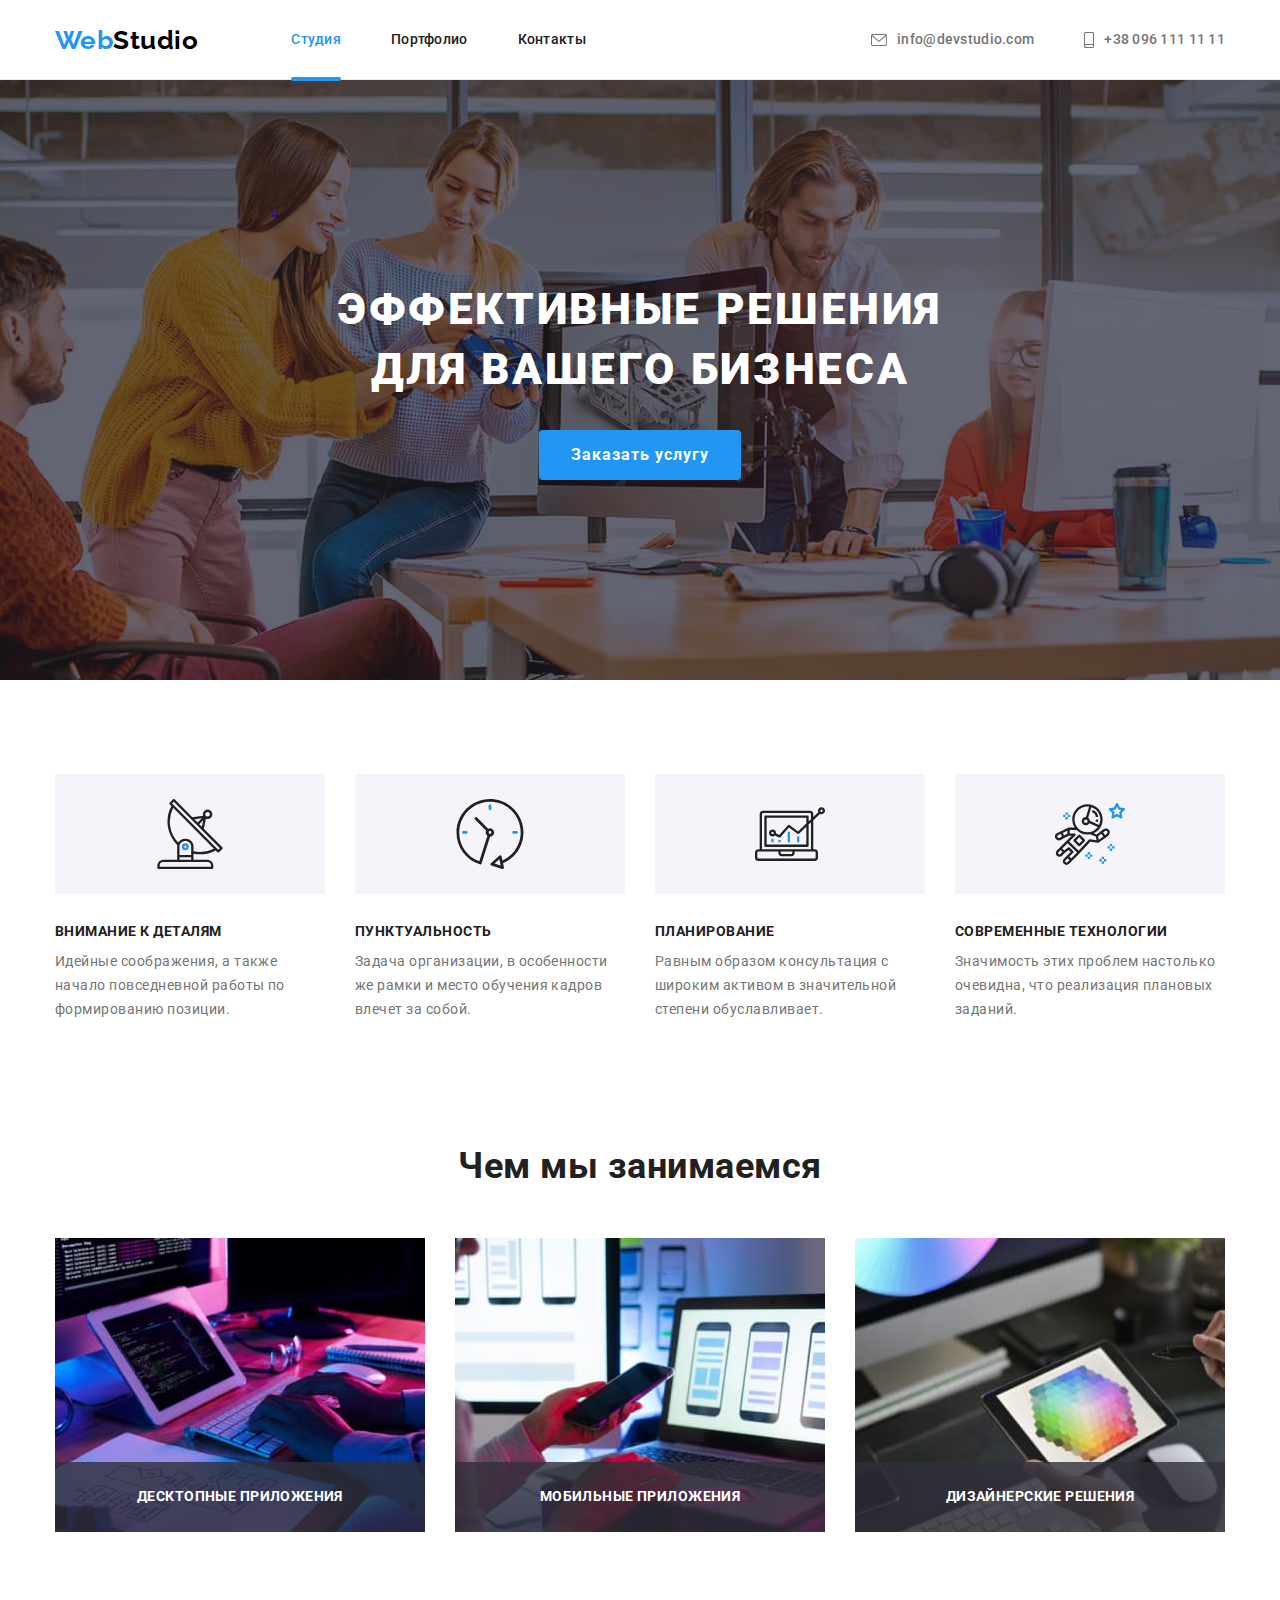
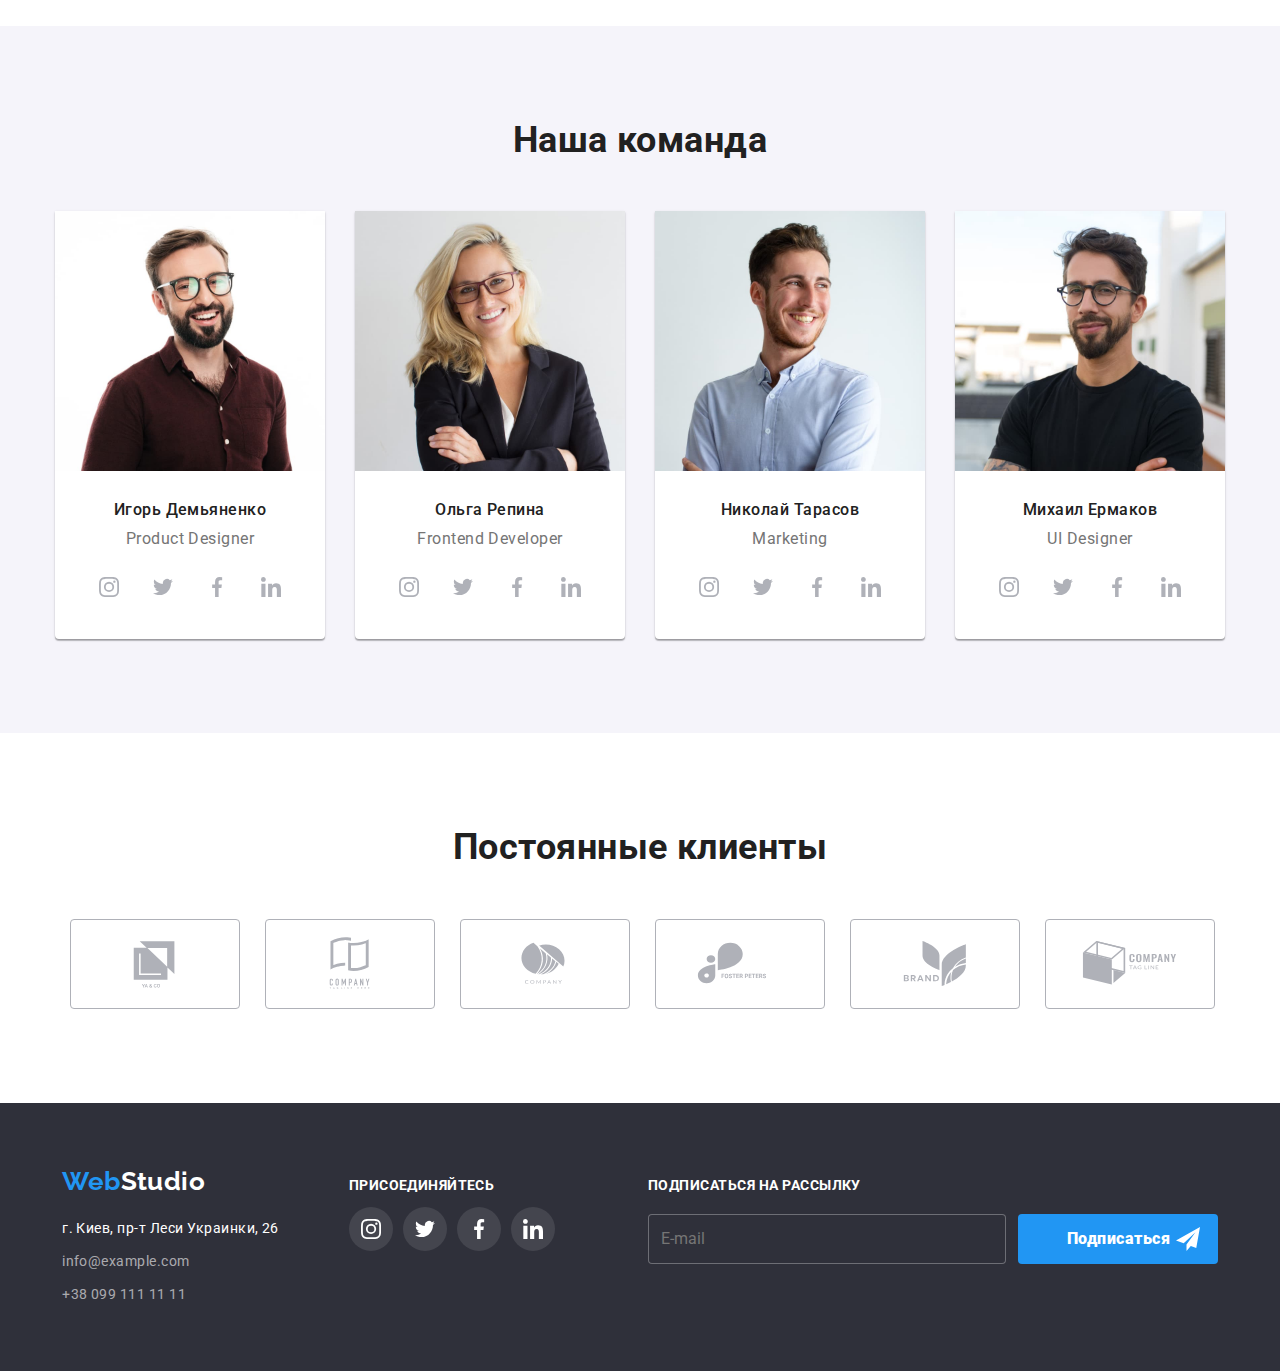
==== commit 542d7655: "Завершает дз 8" ====
--- a/index.html
+++ b/index.html
@@ -48,7 +48,7 @@
             </div>
          
         
-        <!-- <div class="mob-menu is-hidden" data-menu> 
+        <div class="mob-menu is-hidden" data-menu> 
             <div class="container">
                 <div class="mob-menu-top">
                     <button type="button" class="menu_close_btn" data-menu-close>
@@ -94,9 +94,9 @@
                             <a class="mob-soc__link" href="https://www.linkedin.com/">LinkedIn</a>
                         </li>
                     </ul>
-                </div>
+                </div> 
             </div>    
-        </div> -->
+        </div>
     </header>
     <main>
         <div>
--- a/css/main.min.css
+++ b/css/main.min.css
@@ -1 +1 @@
-:root{--primary-text-color: #757575;--title-text-color: #212121;--accent-color: #2196F3;--secondary-light-color: #F5F4FA}*{box-sizing:border-box}ul{padding:0;margin:0;list-style:none}body{background-color:#fff;color:var(--primary-text-color);font-family:Roboto,sans-serif;letter-spacing:.03em}.section{padding-top:60px}@media screen and (min-width: 480px){.section{padding-top:94px}}.section-title{margin-top:0;margin-bottom:50px;color:var(--title-text-color);font-family:Roboto,sans-serif;font-weight:700;font-size:28px;line-height:1.14;text-align:center}@media screen and (min-width: 1200px){.section-title{font-size:36px;line-height:1.16}}button{cursor:pointer}a{text-decoration:none}img{display:block;max-width:100%;height:auto}.container{margin-left:auto;margin-right:auto;width:100%;padding-left:15px;padding-right:15px}@media screen and (min-width: 480px){.container{width:480px}}@media screen and (min-width: 768px){.container{width:768px}}@media screen and (min-width: 1200px){.container{width:1200px}}.subscription__button,.join__link,.modal__field-polisy,.modal__close-icon,.modal__close-button,.client-list__link,.social-team__link,.work-list__cont,.feature-list__icon,.menu_open_btn-icon,.contact-nav__contact,.main-nav{display:flex;align-items:center}header{width:100%;height:60px;border-bottom:1px solid #ececec}@media screen and (min-width: 768px){header{height:80px}}nav{display:flex}.main-nav{margin-top:10px}@media screen and (min-width: 768px){.main-nav{margin-top:0}}.site-nav{display:none}@media screen and (min-width: 768px){.site-nav{display:flex}}.site-nav__item+.site-nav__item{margin-left:50px}.site-nav__link{display:block;padding-top:32px;padding-bottom:32px;font-weight:500;font-size:14px;line-height:1.14;letter-spacing:.02em;text-decoration:none;position:relative}.site-nav__link.current,.mob-menu__link.current{color:var(--accent-color)}.site-nav__link.current::after{content:"";position:absolute;bottom:-1px;display:block;width:100%;height:4px;background-color:var(--accent-color);border-radius:2px}.site-nav__link,.mob-menu__link{color:var(--title-text-color);transition:250ms cubic-bezier(0.4, 0, 0.2, 1)}.site-nav__link:hover,.site-nav__link:focus,.mob-menu__link:hover,.mob-menu__link:focus{color:var(--accent-color)}.contact-nav{margin-left:auto;display:none}@media screen and (min-width: 768px){.contact-nav{display:block}}@media screen and (min-width: 1200px){.contact-nav{display:flex}}@media screen and (min-width: 1200px){.contact-nav__item+.contact-nav__item{margin-left:50px}}@media screen and (max-width: 1199px){.contact-nav__item:not(:last-child){margin-bottom:10px}}.contact-nav__contact{color:#757575;transition:250ms cubic-bezier(0.4, 0, 0.2, 1);font-weight:500;font-size:14px;line-height:1.14;letter-spacing:.02em;text-decoration:none}@media screen and (min-width: 1200px){.contact-nav__contact{padding:32px 0}}.contact-nav__contact:hover,.contact-nav__contact:focus{color:var(--accent-color)}.contact-nav__icon{fill:currentColor;margin-right:10px}.menu_open_btn,.menu_close_btn{width:40px;height:40px;display:block;margin-left:auto;background-color:#fff;border:none}@media screen and (min-width: 768px){.menu_open_btn,.menu_close_btn{display:none}}.menu_open_btn-icon{justify-content:center;padding:0;border:none;width:24px;height:16px;fill:currentColor;transition:250ms cubic-bezier(0.4, 0, 0.2, 1)}.menu_open_btn-icon:hover,.menu_open_btn-icon:focus{fill:var(--accent-color)}@media screen and (min-width: 768px){.menu_open_btn-icon{display:none}}.mob-menu{position:fixed;background-color:#fff;width:100vw;height:100vh;top:0;left:0;padding-top:10px;padding-bottom:10px;z-index:1}.mob-menu .container{height:100%;display:flex;flex-direction:column;justify-content:space-between}.mob-menu__link{font-family:"Roboto";font-weight:500;font-size:40px;line-height:1.175;letter-spacing:.02em;color:#212121;text-decoration:none}.mob-contact{margin-bottom:64px}.mob-contact__tel{font-weight:500;font-size:34px;line-height:1.1764705882;letter-spacing:.02em;color:var(--accent-color)}.mob-contact__contact{font-weight:500;font-size:24px;line-height:28px;letter-spacing:.02em;color:#757575}.mob-menu__item:not(:last-child),.mob-contact__item:not(:last-child){margin-bottom:32px}.mob-soc__list{display:flex;width:25%}.mob-soc__link{font-weight:500;font-size:18px;line-height:1.2222222222;color:var(--accent-color)}.mob-soc__item:not(:last-child){border-right:1px solid rgba(33,33,33,.2);margin-right:10px;padding-right:10px}.main-nav__logo{font-family:Raleway,sans-serif;font-weight:700;font-size:24px;line-height:1.16;text-decoration:none;color:#000;margin-right:84px}@media screen and (min-width: 1200px){.main-nav__logo{font-size:26px;line-height:1.19;margin-right:93px}}.main-nav__accent{color:var(--accent-color)}.footer__logo{font-family:Raleway,sans-serif;font-weight:700;font-size:26px;line-height:1.19;text-decoration:none;color:#fff;display:block;margin-bottom:20px}.footer__accent{color:var(--accent-color)}.hero{background-color:#2f303a;background-image:linear-gradient(to right, rgba(47, 48, 58, 0.4), rgba(47, 48, 58, 0.4)),url("../images/background_hero_mob.jpg");background-repeat:no-repeat;background-size:cover;background-position:center;height:600px;max-width:1600px;margin:0 auto;text-align:center;padding-top:200px;padding-bottom:200px}@media(min-device-pixel-ratio: 2),(min-resolution: 192dpi),(min-resolution: 2dppx){.hero{background-image:linear-gradient(to right, rgba(47, 48, 58, 0.4), rgba(47, 48, 58, 0.4)),url("../images/background_hero_mob-2x.jpg")}}@media screen and (min-width: 768px){.hero{background-image:linear-gradient(to right, rgba(47, 48, 58, 0.4), rgba(47, 48, 58, 0.4)),url("../images/background_hero_tab.jpg")}}@media screen and (min-width: 768px)and (min-device-pixel-ratio: 2),screen and (min-width: 768px)and (min-resolution: 192dpi),screen and (min-width: 768px)and (min-resolution: 2dppx){.hero{background-image:linear-gradient(to right, rgba(47, 48, 58, 0.4), rgba(47, 48, 58, 0.4)),url("../images/background_hero_tab-2x.jpg")}}@media screen and (min-width: 1200px){.hero{background-image:linear-gradient(to right, rgba(47, 48, 58, 0.4), rgba(47, 48, 58, 0.4)),url("../images/background_hero.jpg")}}@media screen and (min-width: 1200px)and (min-device-pixel-ratio: 2),screen and (min-width: 1200px)and (min-resolution: 192dpi),screen and (min-width: 1200px)and (min-resolution: 2dppx){.hero{background-image:linear-gradient(to right, rgba(47, 48, 58, 0.4), rgba(47, 48, 58, 0.4)),url("../images/background_hero-2x.jpg")}}.hero__title{margin-top:0;margin-bottom:30px;color:#fff;font-style:400;font-weight:900;font-size:26px;line-height:1.61;letter-spacing:.06em;text-transform:uppercase}@media screen and (min-width: 1200px){.hero__title{font-size:44px;line-height:1.36}}.button{display:inline-block;border-radius:4px;color:#fff;background-color:var(--accent-color);font-family:Roboto,sans-serif;letter-spacing:.03em;text-align:center}.hero__button{min-width:200px;padding:10px 32px;border:none;color:#fff;background-color:var(--accent-color);font-weight:700;font-size:16px;line-height:1.87;letter-spacing:.06em}.button.secondary{padding:6px 22px;color:var(--title-text-color);background-color:var(--secondary-light-color);font-weight:500;font-size:16px;line-height:1.6}@media screen and (min-width: 768px){.feature-list{display:flex;flex-wrap:wrap}}@media screen and (min-width: 1200px){.feature-list{flex-wrap:nowrap}}.feature-list__item{width:100%;margin-bottom:30px}@media screen and (min-width: 768px){.feature-list__item{width:354px}}@media screen and (min-width: 1200px){.feature-list__item{width:270px}}.feature-list__icon{justify-content:center;width:100%;height:120px;margin-bottom:30px;background-color:var(--secondary-light-color)}@media screen and (min-width: 768px){.feature-list__icon{width:354px}}@media screen and (min-width: 1200px){.feature-list__icon{width:270px}}@media screen and (min-width: 768px){.feature-list__item:nth-child(2n){margin-left:30px}}@media screen and (min-width: 1200px){.feature-list__item+.feature-list__item{margin-left:30px}}.feature-list__title{margin-top:0;margin-bottom:10px;color:var(--title-text-color);font-weight:700;font-size:14px;line-height:1.14;text-transform:uppercase}@media screen and (max-width: 767px){.feature-list__title{text-align:center}}.feature-list__text{font-size:14px;line-height:1.71;margin:0}.work{padding-bottom:94px}@media screen and (max-width: 1199px){.work{display:none}}.work-list{display:flex}.work-list__item+.work-list__item{margin-left:30px}.work-list__item{position:relative;display:flex;align-items:flex-end}.work-list__cont{position:absolute;justify-content:center;width:370px;height:70px;background-color:rgba(47,48,58,.8)}.work-list__text{margin:0;font-weight:700;font-size:14px;line-height:1.16;letter-spacing:.03em;text-transform:uppercase;color:#fff}.team{background-color:var(--secondary-light-color);padding-bottom:94px}@media screen and (min-width: 768px){.team-list{display:flex;flex-wrap:wrap}}@media screen and (min-width: 1200px){.team-list{flex-wrap:nowrap}}@media screen and (min-width: 768px){.team-list__item:nth-child(2n){margin-left:30px}}@media screen and (min-width: 1200px){.team-list__item+.team-list__item{margin-left:30px}}.team-list__item{background-color:#fff;box-shadow:0px 1px 3px rgba(0,0,0,.12),0px 1px 1px rgba(0,0,0,.14),0px 2px 1px rgba(0,0,0,.2);border-radius:0px 0px 4px 4px;width:100%;margin-bottom:30px}@media screen and (min-width: 768px){.team-list__item{width:354px}}@media screen and (min-width: 1200px){.team-list__item{width:270px;margin-bottom:0px}}.team-list__title{margin-top:0;margin-bottom:10px;color:var(--title-text-color);font-weight:500;font-size:16px;line-height:1.18}.team-list__text{margin-top:0;margin-bottom:16px;font-size:16px;line-height:1.18}.team-content{padding-top:30px;padding-bottom:30px;text-align:center}.social{display:flex;padding:0;margin:0}.social-team{padding-right:122px;padding-left:122px}@media screen and (min-width: 768px){.social-team{padding-right:74px;padding-left:74px}}@media screen and (min-width: 1200px){.social-team{padding-right:32px;padding-left:32px}}.social-team>li:not(:last-child){width:calc((100% - 30px)/4);margin-right:10px}.social-team__link{justify-content:center;padding:0;border:none;border-radius:50px;width:44px;height:44px;color:#afb1b8;transition:250ms cubic-bezier(0.4, 0, 0.2, 1)}.social-team__link:hover,.social-team__link:focus{background-color:var(--accent-color);color:#fff}.social-team__icon{fill:currentColor}.client{padding-bottom:94px}.client-list{display:flex;flex-wrap:wrap;justify-content:center}.client-list__item{width:100%;margin-bottom:30px;width:calc((100% - 60px)/2);margin-right:30px}@media screen and (min-width: 768px){.client-list__item{width:calc(33.3333333333% - 30px)}}@media screen and (min-width: 1200px){.client-list__item{margin-bottom:0;width:calc(16.6666666667% - 30px)}}@media screen and (max-width: 767px){.client-list .client-list__item:nth-child(even){margin-right:0}}@media screen and (min-width: 768px){.client-list .client-list__item:nth-child(3n){margin-right:0}}@media screen and (min-width: 1200px){.client-list .client-list__item:not(:last-child){margin-right:30px}}.client-list__link{color:#afb1b8;justify-content:center;height:90px;border:1px solid #afb1b8;border-radius:4px;transition:250ms cubic-bezier(0.4, 0, 0.2, 1)}@media screen and (min-width: 768px){.client-list__link{width:226px}}@media screen and (min-width: 1200px){.client-list__link{width:170px}}.client-list__link:hover,.client-list__link:focus{border-color:var(--accent-color);color:var(--accent-color)}.client-list__icon{fill:currentColor}.portfolio{padding-top:60px;padding-bottom:60px}@media screen and (min-width: 1200px){.portfolio{padding-top:94px;padding-bottom:94px}}.filter-section button{transition:250ms cubic-bezier(0.4, 0, 0.2, 1);border:none}.filter-section button:hover,.filter-section button:focus{color:#fff;background-color:var(--accent-color);box-shadow:0px 3px 1px rgba(0,0,0,.1),0px 1px 2px rgba(0,0,0,.08),0px 2px 2px rgba(0,0,0,.12)}.filter-section{display:flex;flex-wrap:wrap;justify-content:flex-start;margin-bottom:40px}@media screen and (min-width: 768px){.filter-section{flex-wrap:nowrap;justify-content:center;margin-bottom:30px}}@media screen and (min-width: 1200px){.filter-section{margin-bottom:50px}}.filter-section__item:not(:last-child){margin-right:8px}@media screen and (min-width: 768px){.filter-section__item+.filter-section__item{margin-left:8px}}.portfolio-list{display:flex;flex-wrap:wrap;min-width:1200px}.portfolio-list__grid{margin-right:30px;margin-bottom:30px;border-top:none;width:100%;transition:250ms cubic-bezier(0.4, 0, 0.2, 1)}.portfolio-list__grid:hover,.portfolio-list__grid:focus{box-shadow:0px 1px 1px rgba(0,0,0,.12),0px 4px 4px rgba(0,0,0,.06),1px 4px 6px rgba(0,0,0,.16)}@media screen and (min-width: 768px){.portfolio-list__grid{width:calc(50% - 30px)}}@media screen and (min-width: 1200px){.portfolio-list__grid{width:calc(33.3333333333% - 30px)}}@media screen and (min-width: 480px)and (max-width: 767px){.portfolio-list__grid:nth-child(even){margin-right:0}}@media screen and (min-width: 1200px){.portfolio-list__grid:nth-child(3n){margin-right:0}}.portfolio-list__grid:last-child{margin-bottom:0}@media screen and (min-width: 1200px){.portfolio-list__grid:nth-last-child(-n+3){margin-bottom:0}}.portfolio-list img{margin-top:0}.portfolio-list__card-content{padding:20px 24px;border:1px solid #eee}.portfolio-list__title{margin-top:0;margin-bottom:4px;color:var(--title-text-color);font-weight:bold;font-size:18px;line-height:2;letter-spacing:.06em}.portfolio-list__card-icon{position:relative;overflow:hidden}.portfolio-list__card-desc{position:absolute;top:0;padding:63px 24px 63px 24px;align-items:center;width:100%;height:100%;background-color:rgba(33,149,243,.9);margin:0;color:#fff;font-weight:400;font-size:18px;line-height:1.56;transform:translateY(100%);transition:250ms cubic-bezier(0.4, 0, 0.2, 1)}.portfolio-list__grid-link{text-decoration:none;color:var(--primary-text-color);transition:250ms cubic-bezier(0.4, 0, 0.2, 1)}.portfolio-list__grid-link:hover .portfolio-list__card-desc,.portfolio-list__grid-link:focus .portfolio-list__card-desc{transform:translateY(0px)}.grid-link img{display:block;max-width:100%;height:auto}.backdrop{position:fixed;top:0;left:0;width:100%;height:100%;background-color:rgba(0,0,0,.5);visibility:visible;opacity:1;transition:opacity 250ms cubic-bezier(0.4, 0, 0.2, 1)}.backdrop.is-hidden{pointer-events:none;opacity:0}label{cursor:default}.modal{position:absolute;top:50%;left:50%;transform:translate(-50%, -50%);padding:40px;width:100%;height:581px;box-shadow:0px 1px 3px rgba(0,0,0,.12),0px 1px 1px rgba(0,0,0,.14),0px 2px 1px rgba(0,0,0,.2);border-radius:4px;background-color:#fff}@media screen and (min-width: 480px){.modal{width:450px}}@media screen and (min-width: 1200px){.modal{width:528px}}.modal__close-button{padding:0;margin:0;justify-content:center;border-radius:50px;height:30px;width:30px;position:absolute;top:8px;right:8px;background-color:#fff;z-index:1;border:1px solid rgba(0,0,0,.1);transition:250ms cubic-bezier(0.4, 0, 0.2, 1)}.modal__close-button:hover,.modal__close-button:focus{fill:var(--accent-color)}.modal__close-icon{justify-content:center;padding:0;border:none;border-radius:50px;width:18px;height:18px}.modal__description{font-weight:700;font-size:20px;line-height:1.15;text-align:center;color:var(--title-text-color);margin-bottom:10px;margin-top:0}.modal__form-field:nth-child(-n+4){margin-bottom:10px}.modal__form-field{display:block;position:relative}.modal__form-input{width:100%;height:38px;display:block;background-color:#fff;margin:0;padding:10px 20px;padding-left:40px;font:inherit;box-shadow:none;border:1px solid rgba(33,33,33,.2);border-radius:4px;outline:none;box-sizing:border-box;transition:250ms cubic-bezier(0.4, 0, 0.2, 1)}.modal__form-label{color:var(--primary-text-color);font-size:12px;line-height:1.16;letter-spacing:.01em;top:50%;transform:translateY(-40px)}.modal__form-icon{position:absolute;top:50%;left:10px;fill:currentColor;color:var(--title-text-color)}.modal__comment{margin-bottom:20px;height:120px}.modal__form-comment::placeholder{font-size:12px;line-height:1.16;letter-spacing:.01em;color:rgba(117,117,117,.5)}.modal__checkbox{appearance:none;-moz-appearance:none;-webkit-appearance:none;position:absolute;margin-right:7px}.modal__icon-checkbox{margin-right:7px}.modal__field-polisy.check{display:flex;justify-content:center}.modal__icon-checkbox{display:inline-block;width:16px;height:15px;margin-right:5px;border:2px solid #212121;border-radius:4px;transition:250ms cubic-bezier(0.4, 0, 0.2, 1)}.modal__checkbox:checked+.modal__icon-checkbox{background-color:var(--accent-color);border-color:var(--accent-color);background-image:url(../images/icon-check.svg);background-origin:border-box;background-size:contain;background-repeat:no-repeat}.modal__checkbox-link{color:var(--accent-color);text-decoration:underline}.modal__field-polisy{margin-bottom:30px}.modal__checkbox-policy{font-size:14px;line-height:1.71;letter-spacing:.03em;color:var(--primary-text-color)}.modal__form-field:focus-within>.modal__form-icon{fill:var(--accent-color)}.modal__form-field:focus-within>.modal__form-input{border:1px solid var(--accent-color)}.backdrop textarea{padding:10px 20px;padding-left:16px;font:inherit;position:relative;width:100%;height:120px;resize:none;box-shadow:none;border:1px solid rgba(33,33,33,.2);border-radius:4px;outline:none}.backdrop textarea:focus{border:1px solid var(--accent-color)}.modal__button-submit{display:flex;justify-content:center}.backdrop .button{border:none;box-shadow:0px 4px 4px rgba 0,0,0,.15;display:inline-block;vertical-align:middle;font-weight:700;font-size:16px;line-height:1.87;text-decoration:none;border-radius:4px;min-width:200px;min-height:50px;letter-spacing:.06em}address{font-style:normal}.footer{background-color:#2f303a;padding-top:60px;padding-bottom:60px}.footer-container{display:flex;align-items:baseline}.footer__actual-address{color:#fff;font-size:14px;line-height:1.71;text-decoration:none}.footer__contact{color:rgba(255,255,255,.6);font-size:14px;line-height:1.71;text-decoration:none}.footer__contact-list .footer__item+.footer__item{margin-top:9px}.footer__contact-list a{transition:250ms cubic-bezier(0.4, 0, 0.2, 1)}.footer__contact-list a:hover,.footer__contact-list a:focus{color:var(--accent-color)}.join__text{font-weight:700;font-size:14px;line-height:1.16;letter-spacing:.03em;text-transform:uppercase;color:#fff}.join{margin-left:70px}.join__icon{fill:currentColor}.join__link{justify-content:center;padding:0;border:none;background-color:rgba(255,255,255,.1);border-radius:50px;width:44px;height:44px;color:#fff;transition:250ms cubic-bezier(0.4, 0, 0.2, 1)}.join__link:hover,.join__link:focus{background-color:var(--accent-color);color:#fff}.join__item:not(:last-child){width:calc((100% - 30px)/4);margin-right:10px}.subscription{margin-left:93px}.subscription__form{display:flex}.subscription__join-in{font-weight:700;font-size:14px;line-height:1.14;color:#fff;text-transform:uppercase;margin-bottom:20px}.subscription__mail{width:358px;height:50px;border:1px solid rgba(255,255,255,.3);box-sizing:border-box;border-radius:4px;background-color:#2f303a;padding-left:12px;color:var(--primary-text-color);margin-right:12px}.subscription__button{position:relative;bottom:0;right:0;width:200px;height:50px;justify-content:left;font-weight:900;padding-top:10px;padding-bottom:10px;padding-left:29px;padding-right:28px;overflow:hidden;border:0em}.subscription__icon{position:absolute;right:18px;margin-left:10px;top:50%;transform:translatey(-50%)}/*# sourceMappingURL=main.min.css.map */+:root{--primary-text-color: #757575;--title-text-color: #212121;--accent-color: #2196F3;--secondary-light-color: #F5F4FA}*{box-sizing:border-box}ul{padding:0;margin:0;list-style:none}body{background-color:#fff;color:var(--primary-text-color);font-family:Roboto,sans-serif;letter-spacing:.03em}.section{padding-top:60px}@media screen and (min-width: 480px){.section{padding-top:94px}}.section-title{margin-top:0;margin-bottom:50px;color:var(--title-text-color);font-family:Roboto,sans-serif;font-weight:700;font-size:28px;line-height:1.14;text-align:center}@media screen and (min-width: 1200px){.section-title{font-size:36px;line-height:1.16}}button{cursor:pointer}a{text-decoration:none}img{display:block;max-width:100%;height:auto}.container{margin-left:auto;margin-right:auto;width:100%;padding-left:15px;padding-right:15px}@media screen and (min-width: 480px){.container{width:480px}}@media screen and (min-width: 768px){.container{width:768px}}@media screen and (min-width: 1200px){.container{width:1200px}}.menu_open_btn-icon,.subscription__button,.join__link,.modal__field-polisy,.modal__close-icon,.modal__close-button,.client-list__link,.social-team__link,.work-list__cont,.feature-list__icon,.contact-nav__contact,.main-nav{display:flex;align-items:center}header{width:100%;height:60px;border-bottom:1px solid #ececec}@media screen and (min-width: 768px){header{height:80px}}nav{display:flex}.main-nav{margin-top:10px}@media screen and (min-width: 768px){.main-nav{margin-top:0}}.site-nav{display:none}@media screen and (min-width: 768px){.site-nav{display:flex}}.site-nav__item+.site-nav__item{margin-left:50px}.site-nav__link{display:block;padding-top:32px;padding-bottom:32px;font-weight:500;font-size:14px;line-height:1.14;letter-spacing:.02em;text-decoration:none;position:relative}.site-nav__link.current,.mob-menu__link.current{color:var(--accent-color)}.site-nav__link.current::after{content:"";position:absolute;bottom:-1px;display:block;width:100%;height:4px;background-color:var(--accent-color);border-radius:2px}.site-nav__link,.mob-menu__link{color:var(--title-text-color);transition:250ms cubic-bezier(0.4, 0, 0.2, 1)}.site-nav__link:hover,.site-nav__link:focus,.mob-menu__link:hover,.mob-menu__link:focus{color:var(--accent-color)}.contact-nav{margin-left:auto;display:none}@media screen and (min-width: 768px){.contact-nav{display:block}}@media screen and (min-width: 1200px){.contact-nav{display:flex}}@media screen and (min-width: 1200px){.contact-nav__item+.contact-nav__item{margin-left:50px}}@media screen and (max-width: 1199px){.contact-nav__item:not(:last-child){margin-bottom:10px}}.contact-nav__contact{color:#757575;transition:250ms cubic-bezier(0.4, 0, 0.2, 1);font-weight:500;font-size:14px;line-height:1.14;letter-spacing:.02em;text-decoration:none}@media screen and (min-width: 1200px){.contact-nav__contact{padding:32px 0}}.contact-nav__contact:hover,.contact-nav__contact:focus{color:var(--accent-color)}.contact-nav__icon{fill:currentColor;margin-right:10px}.main-nav__logo{font-family:Raleway,sans-serif;font-weight:700;font-size:24px;line-height:1.16;text-decoration:none;color:#000;margin-right:84px}@media screen and (min-width: 1200px){.main-nav__logo{font-size:26px;line-height:1.19;margin-right:93px}}.main-nav__accent{color:var(--accent-color)}.footer__logo{font-family:Raleway,sans-serif;font-weight:700;font-size:26px;line-height:1.19;text-decoration:none;color:#fff;display:block;margin-bottom:20px}.footer__accent{color:var(--accent-color)}.hero{background-color:#2f303a;background-image:linear-gradient(to right, rgba(47, 48, 58, 0.4), rgba(47, 48, 58, 0.4)),url("../images/background_hero_mob.jpg");background-repeat:no-repeat;background-size:cover;background-position:center;height:600px;max-width:1600px;margin:0 auto;text-align:center;padding-top:200px;padding-bottom:200px}@media(min-device-pixel-ratio: 2),(min-resolution: 192dpi),(min-resolution: 2dppx){.hero{background-image:linear-gradient(to right, rgba(47, 48, 58, 0.4), rgba(47, 48, 58, 0.4)),url("../images/background_hero_mob-2x.jpg")}}@media screen and (min-width: 768px){.hero{background-image:linear-gradient(to right, rgba(47, 48, 58, 0.4), rgba(47, 48, 58, 0.4)),url("../images/background_hero_tab.jpg")}}@media screen and (min-width: 768px)and (min-device-pixel-ratio: 2),screen and (min-width: 768px)and (min-resolution: 192dpi),screen and (min-width: 768px)and (min-resolution: 2dppx){.hero{background-image:linear-gradient(to right, rgba(47, 48, 58, 0.4), rgba(47, 48, 58, 0.4)),url("../images/background_hero_tab-2x.jpg")}}@media screen and (min-width: 1200px){.hero{background-image:linear-gradient(to right, rgba(47, 48, 58, 0.4), rgba(47, 48, 58, 0.4)),url("../images/background_hero.jpg")}}@media screen and (min-width: 1200px)and (min-device-pixel-ratio: 2),screen and (min-width: 1200px)and (min-resolution: 192dpi),screen and (min-width: 1200px)and (min-resolution: 2dppx){.hero{background-image:linear-gradient(to right, rgba(47, 48, 58, 0.4), rgba(47, 48, 58, 0.4)),url("../images/background_hero-2x.jpg")}}.hero__title{margin-top:0;margin-bottom:30px;color:#fff;font-style:400;font-weight:900;font-size:26px;line-height:1.61;letter-spacing:.06em;text-transform:uppercase}@media screen and (min-width: 1200px){.hero__title{font-size:44px;line-height:1.36}}.button{display:inline-block;border-radius:4px;color:#fff;background-color:var(--accent-color);font-family:Roboto,sans-serif;letter-spacing:.03em;text-align:center}.hero__button{min-width:200px;padding:10px 32px;border:none;color:#fff;background-color:var(--accent-color);font-weight:700;font-size:16px;line-height:1.87;letter-spacing:.06em}.button.secondary{padding:6px 22px;color:var(--title-text-color);background-color:var(--secondary-light-color);font-weight:500;font-size:16px;line-height:1.6}@media screen and (min-width: 768px){.feature-list{display:flex;flex-wrap:wrap}}@media screen and (min-width: 1200px){.feature-list{flex-wrap:nowrap}}.feature-list__item{width:100%;margin-bottom:30px}@media screen and (min-width: 768px){.feature-list__item{width:354px}}@media screen and (min-width: 1200px){.feature-list__item{width:270px}}.feature-list__icon{justify-content:center;width:100%;height:120px;margin-bottom:30px;background-color:var(--secondary-light-color)}@media screen and (min-width: 768px){.feature-list__icon{width:354px}}@media screen and (min-width: 1200px){.feature-list__icon{width:270px}}@media screen and (min-width: 768px){.feature-list__item:nth-child(2n){margin-left:30px}}@media screen and (min-width: 1200px){.feature-list__item+.feature-list__item{margin-left:30px}}.feature-list__title{margin-top:0;margin-bottom:10px;color:var(--title-text-color);font-weight:700;font-size:14px;line-height:1.14;text-transform:uppercase}@media screen and (max-width: 767px){.feature-list__title{text-align:center}}.feature-list__text{font-size:14px;line-height:1.71;margin:0}.work{padding-bottom:94px}@media screen and (max-width: 1199px){.work{display:none}}.work-list{display:flex}.work-list__item+.work-list__item{margin-left:30px}.work-list__item{position:relative;display:flex;align-items:flex-end}.work-list__cont{position:absolute;justify-content:center;width:370px;height:70px;background-color:rgba(47,48,58,.8)}.work-list__text{margin:0;font-weight:700;font-size:14px;line-height:1.16;letter-spacing:.03em;text-transform:uppercase;color:#fff}.team{background-color:var(--secondary-light-color);padding-bottom:94px}@media screen and (min-width: 768px){.team-list{display:flex;flex-wrap:wrap}}@media screen and (min-width: 1200px){.team-list{flex-wrap:nowrap}}@media screen and (min-width: 768px){.team-list__item:nth-child(2n){margin-left:30px}}@media screen and (min-width: 1200px){.team-list__item+.team-list__item{margin-left:30px}}.team-list__item{background-color:#fff;box-shadow:0px 1px 3px rgba(0,0,0,.12),0px 1px 1px rgba(0,0,0,.14),0px 2px 1px rgba(0,0,0,.2);border-radius:0px 0px 4px 4px;width:100%;margin-bottom:30px}@media screen and (min-width: 768px){.team-list__item{width:354px}}@media screen and (min-width: 1200px){.team-list__item{width:270px;margin-bottom:0px}}.team-list__title{margin-top:0;margin-bottom:10px;color:var(--title-text-color);font-weight:500;font-size:16px;line-height:1.18}.team-list__text{margin-top:0;margin-bottom:16px;font-size:16px;line-height:1.18}.team-content{padding-top:30px;padding-bottom:30px;text-align:center}.social{display:flex;padding:0;margin:0}.social-team{padding-right:122px;padding-left:122px}@media screen and (min-width: 768px){.social-team{padding-right:74px;padding-left:74px}}@media screen and (min-width: 1200px){.social-team{padding-right:32px;padding-left:32px}}.social-team>li:not(:last-child){width:calc((100% - 30px)/4);margin-right:10px}.social-team__link{justify-content:center;padding:0;border:none;border-radius:50px;width:44px;height:44px;color:#afb1b8;transition:250ms cubic-bezier(0.4, 0, 0.2, 1)}.social-team__link:hover,.social-team__link:focus{background-color:var(--accent-color);color:#fff}.social-team__icon{fill:currentColor}.client{padding-bottom:94px}.client-list{display:flex;flex-wrap:wrap;justify-content:center}.client-list__item{width:100%;margin-bottom:30px;width:calc((100% - 60px)/2);margin-right:30px}@media screen and (min-width: 768px){.client-list__item{width:calc(33.3333333333% - 30px)}}@media screen and (min-width: 1200px){.client-list__item{margin-bottom:0;width:calc(16.6666666667% - 30px)}}@media screen and (max-width: 767px){.client-list .client-list__item:nth-child(even){margin-right:0}}@media screen and (min-width: 768px){.client-list .client-list__item:nth-child(3n){margin-right:0}}@media screen and (min-width: 1200px){.client-list .client-list__item:not(:last-child){margin-right:30px}}.client-list__link{color:#afb1b8;justify-content:center;height:90px;border:1px solid #afb1b8;border-radius:4px;transition:250ms cubic-bezier(0.4, 0, 0.2, 1)}@media screen and (min-width: 768px){.client-list__link{width:226px}}@media screen and (min-width: 1200px){.client-list__link{width:170px}}.client-list__link:hover,.client-list__link:focus{border-color:var(--accent-color);color:var(--accent-color)}.client-list__icon{fill:currentColor}.portfolio{padding-top:60px;padding-bottom:60px}@media screen and (min-width: 1200px){.portfolio{padding-top:94px;padding-bottom:94px}}.filter-section button{transition:250ms cubic-bezier(0.4, 0, 0.2, 1);border:none}.filter-section button:hover,.filter-section button:focus{color:#fff;background-color:var(--accent-color);box-shadow:0px 3px 1px rgba(0,0,0,.1),0px 1px 2px rgba(0,0,0,.08),0px 2px 2px rgba(0,0,0,.12)}.filter-section{display:flex;flex-wrap:wrap;justify-content:flex-start;margin-bottom:40px}@media screen and (min-width: 768px){.filter-section{flex-wrap:nowrap;justify-content:center;margin-bottom:30px}}@media screen and (min-width: 1200px){.filter-section{margin-bottom:50px}}.filter-section__item:not(:last-child){margin-right:8px}@media screen and (min-width: 768px){.filter-section__item+.filter-section__item{margin-left:8px}}.portfolio-list{display:flex;flex-wrap:wrap}.portfolio-list__grid{margin-bottom:30px;border-top:none;width:100%;transition:250ms cubic-bezier(0.4, 0, 0.2, 1)}.portfolio-list__grid:hover,.portfolio-list__grid:focus{box-shadow:0px 1px 1px rgba(0,0,0,.12),0px 4px 4px rgba(0,0,0,.06),1px 4px 6px rgba(0,0,0,.16)}@media screen and (min-width: 768px){.portfolio-list__grid{width:354px;margin-right:30px}}@media screen and (min-width: 1200px){.portfolio-list__grid{width:370px}}@media screen and (min-width: 480px)and (max-width: 1199px){.portfolio-list__grid:nth-child(even){margin-right:0}}@media screen and (min-width: 1200px){.portfolio-list__grid:nth-child(3n){margin-right:0}}.portfolio-list__grid:last-child{margin-bottom:0}@media screen and (min-width: 1200px){.portfolio-list__grid:nth-last-child(-n+3){margin-bottom:0}}.portfolio-list img{margin-top:0;display:block;max-width:100%;height:auto}.portfolio-list__card-content{padding:20px 24px;border:1px solid #eee}.portfolio-list__title{margin-top:0;margin-bottom:4px;color:var(--title-text-color);font-weight:bold;font-size:18px;line-height:2;letter-spacing:.06em}.portfolio-list__card-icon{position:relative;overflow:hidden}.portfolio-list__card-desc{position:absolute;top:0;padding:63px 24px 63px 24px;align-items:center;width:100%;height:100%;background-color:rgba(33,149,243,.9);margin:0;color:#fff;font-weight:400;font-size:18px;line-height:1.56;transform:translateY(100%);transition:250ms cubic-bezier(0.4, 0, 0.2, 1)}.portfolio-list__grid-link{text-decoration:none;color:var(--primary-text-color);transition:250ms cubic-bezier(0.4, 0, 0.2, 1)}.portfolio-list__grid-link:hover .portfolio-list__card-desc,.portfolio-list__grid-link:focus .portfolio-list__card-desc{transform:translateY(0px)}.backdrop{position:fixed;top:0;left:0;width:100%;height:100%;background-color:rgba(0,0,0,.5);visibility:visible;opacity:1;transition:opacity 250ms cubic-bezier(0.4, 0, 0.2, 1)}.backdrop.is-hidden{pointer-events:none;opacity:0}label{cursor:default}.modal{position:absolute;top:50%;left:50%;transform:translate(-50%, -50%);padding:40px;width:100%;height:581px;box-shadow:0px 1px 3px rgba(0,0,0,.12),0px 1px 1px rgba(0,0,0,.14),0px 2px 1px rgba(0,0,0,.2);border-radius:4px;background-color:#fff}@media screen and (min-width: 480px){.modal{width:450px}}@media screen and (min-width: 1200px){.modal{width:528px}}.modal__close-button{padding:0;margin:0;justify-content:center;border-radius:50px;height:30px;width:30px;position:absolute;top:8px;right:8px;background-color:#fff;z-index:1;border:1px solid rgba(0,0,0,.1);transition:250ms cubic-bezier(0.4, 0, 0.2, 1)}.modal__close-button:hover,.modal__close-button:focus{fill:var(--accent-color)}.modal__close-icon{justify-content:center;padding:0;border:none;border-radius:50px;width:18px;height:18px}.modal__description{font-weight:700;font-size:20px;line-height:1.15;text-align:center;color:var(--title-text-color);margin-bottom:10px;margin-top:0}.modal__form-field:nth-child(-n+4){margin-bottom:10px}.modal__form-field{display:block;position:relative}.modal__form-input{width:100%;height:38px;display:block;background-color:#fff;margin:0;padding:10px 20px;padding-left:40px;font:inherit;box-shadow:none;border:1px solid rgba(33,33,33,.2);border-radius:4px;outline:none;box-sizing:border-box;transition:250ms cubic-bezier(0.4, 0, 0.2, 1)}.modal__form-label{color:var(--primary-text-color);font-size:12px;line-height:1.16;letter-spacing:.01em;top:50%;transform:translateY(-40px)}.modal__form-icon{position:absolute;top:50%;left:10px;fill:currentColor;color:var(--title-text-color)}.modal__comment{margin-bottom:20px;height:120px}.modal__form-comment::placeholder{font-size:12px;line-height:1.16;letter-spacing:.01em;color:rgba(117,117,117,.5)}.modal__checkbox{appearance:none;-moz-appearance:none;-webkit-appearance:none;position:absolute;margin-right:7px}.modal__icon-checkbox{margin-right:7px}.modal__field-polisy.check{display:flex;justify-content:center}.modal__icon-checkbox{display:inline-block;width:16px;height:15px;margin-right:5px;border:2px solid #212121;border-radius:4px;transition:250ms cubic-bezier(0.4, 0, 0.2, 1)}.modal__checkbox:checked+.modal__icon-checkbox{background-color:var(--accent-color);border-color:var(--accent-color);background-image:url(../images/icon-check.svg);background-origin:border-box;background-size:contain;background-repeat:no-repeat}.modal__checkbox-link{color:var(--accent-color);text-decoration:underline}.modal__field-polisy{margin-bottom:30px}.modal__checkbox-policy{font-size:14px;line-height:1.71;letter-spacing:.03em;color:var(--primary-text-color)}.modal__form-field:focus-within>.modal__form-icon{fill:var(--accent-color)}.modal__form-field:focus-within>.modal__form-input{border:1px solid var(--accent-color)}.backdrop textarea{padding:10px 20px;padding-left:16px;font:inherit;position:relative;width:100%;height:120px;resize:none;box-shadow:none;border:1px solid rgba(33,33,33,.2);border-radius:4px;outline:none}.backdrop textarea:focus{border:1px solid var(--accent-color)}.modal__button-submit{display:flex;justify-content:center}.backdrop .button{border:none;box-shadow:0px 4px 4px rgba 0,0,0,.15;display:inline-block;vertical-align:middle;font-weight:700;font-size:16px;line-height:1.87;text-decoration:none;border-radius:4px;min-width:200px;min-height:50px;letter-spacing:.06em}address{font-style:normal}.footer{background-color:#2f303a;padding-top:60px;padding-bottom:60px}@media screen and (max-width: 1199px){.footer-container{text-align:center}}@media screen and (min-width: 768px){.footer-container{display:flex;flex-wrap:wrap;align-items:baseline;justify-content:center}}@media screen and (min-width: 1200px){.footer-container{flex-wrap:nowrap}}.footer__actual-address{color:#fff;font-size:14px;line-height:1.71;text-decoration:none}.footer__contact{color:rgba(255,255,255,.6);font-size:14px;line-height:1.71;text-decoration:none}.footer__contact-list .footer__item+.footer__item{margin-top:9px}.footer__contact-list a{transition:250ms cubic-bezier(0.4, 0, 0.2, 1)}.footer__contact-list a:hover,.footer__contact-list a:focus{color:var(--accent-color)}.footer__contact-list{margin-bottom:60px}@media screen and (min-width: 1200px){.footer__contact-list{margin-bottom:0}}.join__text{font-weight:700;font-size:14px;line-height:1.16;letter-spacing:.03em;text-transform:uppercase;color:#fff}.join{width:206px;margin-bottom:60px;margin-left:auto;margin-right:auto}@media screen and (min-width: 768px){.join{margin-left:165px;margin-right:0}}@media screen and (min-width: 1200px){.join{margin-left:70px}}.join__icon{fill:currentColor}.join__link{justify-content:center;padding:0;border:none;background-color:rgba(255,255,255,.1);border-radius:50px;width:44px;height:44px;color:#fff;transition:250ms cubic-bezier(0.4, 0, 0.2, 1)}.join__link:hover,.join__link:focus{background-color:var(--accent-color);color:#fff}.join__item:not(:last-child){width:calc((100% - 30px)/4);margin-right:10px}@media screen and (min-width: 1200px){.subscription{margin-left:93px}}@media screen and (min-width: 1200px){.subscription__form{display:flex}}.subscription__join-in{font-weight:700;font-size:14px;line-height:1.14;color:#fff;text-transform:uppercase;margin-bottom:20px}.subscription__mail{width:100%;height:50px;border:1px solid rgba(255,255,255,.3);box-sizing:border-box;border-radius:4px;background-color:#2f303a;padding-left:12px;color:var(--primary-text-color);margin-right:12px;margin-bottom:20px}@media screen and (min-width: 1200px){.subscription__mail{width:358px;margin-bottom:0}}.subscription__button{position:relative;bottom:0;right:0;width:200px;height:50px;justify-content:left;font-weight:900;padding-top:10px;padding-bottom:10px;padding-left:29px;padding-right:28px;overflow:hidden;border:0em}.subscription__icon{position:absolute;right:18px;margin-left:10px;top:50%;transform:translatey(-50%)}.menu_open_btn,.menu_close_btn{width:40px;height:40px;display:block;margin-left:auto;background-color:#fff;border:none}@media screen and (min-width: 768px){.menu_open_btn,.menu_close_btn{display:none}}.menu_open_btn-icon{justify-content:center;padding:0;border:none;width:24px;height:16px;fill:currentColor;transition:250ms cubic-bezier(0.4, 0, 0.2, 1)}.menu_open_btn-icon:hover,.menu_open_btn-icon:focus{fill:var(--accent-color)}@media screen and (min-width: 768px){.menu_open_btn-icon{display:none}}.mob-menu{position:fixed;background-color:#fff;width:100vw;height:100vh;top:0;left:0;padding-top:10px;padding-bottom:10px;z-index:1}.mob-menu .container{height:100%;display:flex;flex-direction:column;justify-content:space-between}.mob-menu.is-hidden{pointer-events:none;opacity:0}.mob-menu__link{font-family:"Roboto";font-weight:500;font-size:40px;line-height:1.175;letter-spacing:.02em;color:#212121;text-decoration:none}.mob-contact{margin-bottom:64px}.mob-contact__tel{font-weight:500;font-size:34px;line-height:1.1764705882;letter-spacing:.02em;color:var(--accent-color)}.mob-contact__contact{font-weight:500;font-size:24px;line-height:28px;letter-spacing:.02em;color:#757575}.mob-menu__item:not(:last-child),.mob-contact__item:not(:last-child){margin-bottom:32px}.mob-soc__list{display:flex;width:25%}.mob-soc__link{font-weight:500;font-size:18px;line-height:1.2222222222;color:var(--accent-color)}.mob-soc__item:not(:last-child){border-right:1px solid rgba(33,33,33,.2);margin-right:10px;padding-right:10px}/*# sourceMappingURL=main.min.css.map */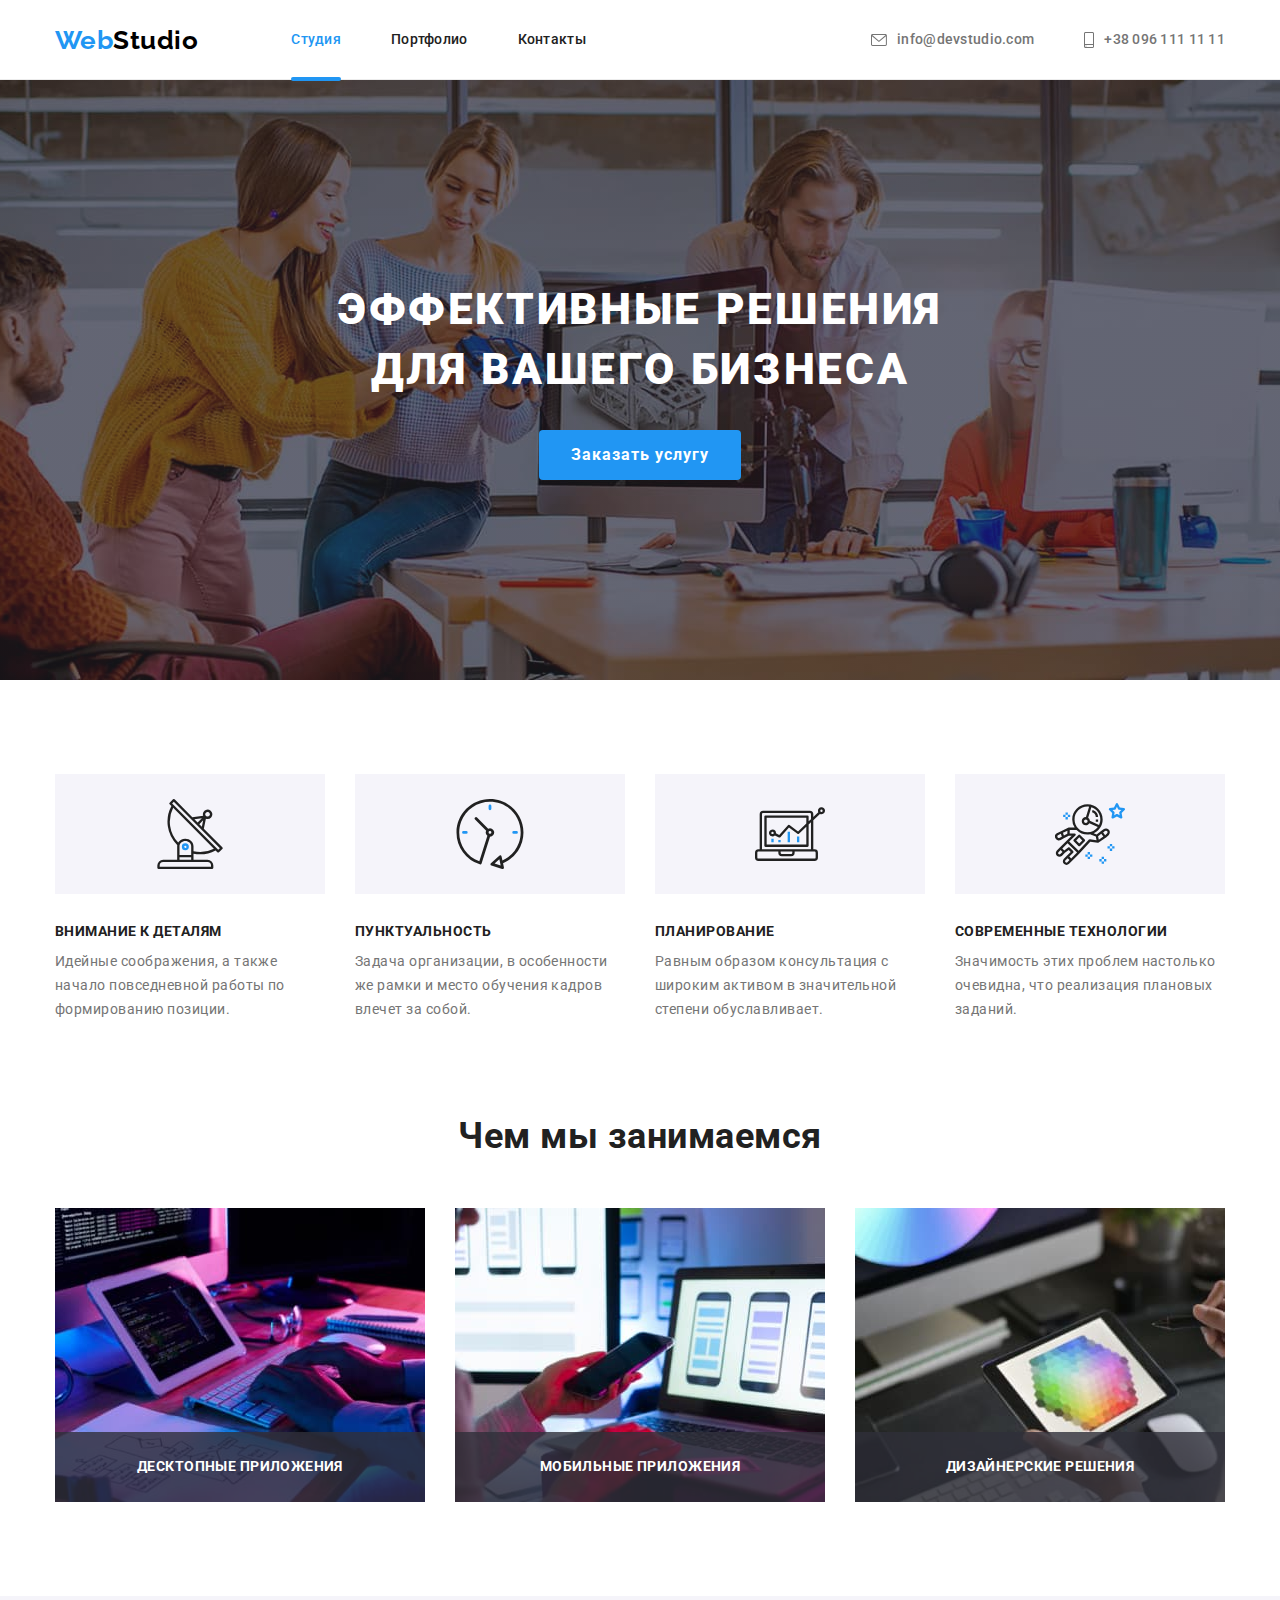
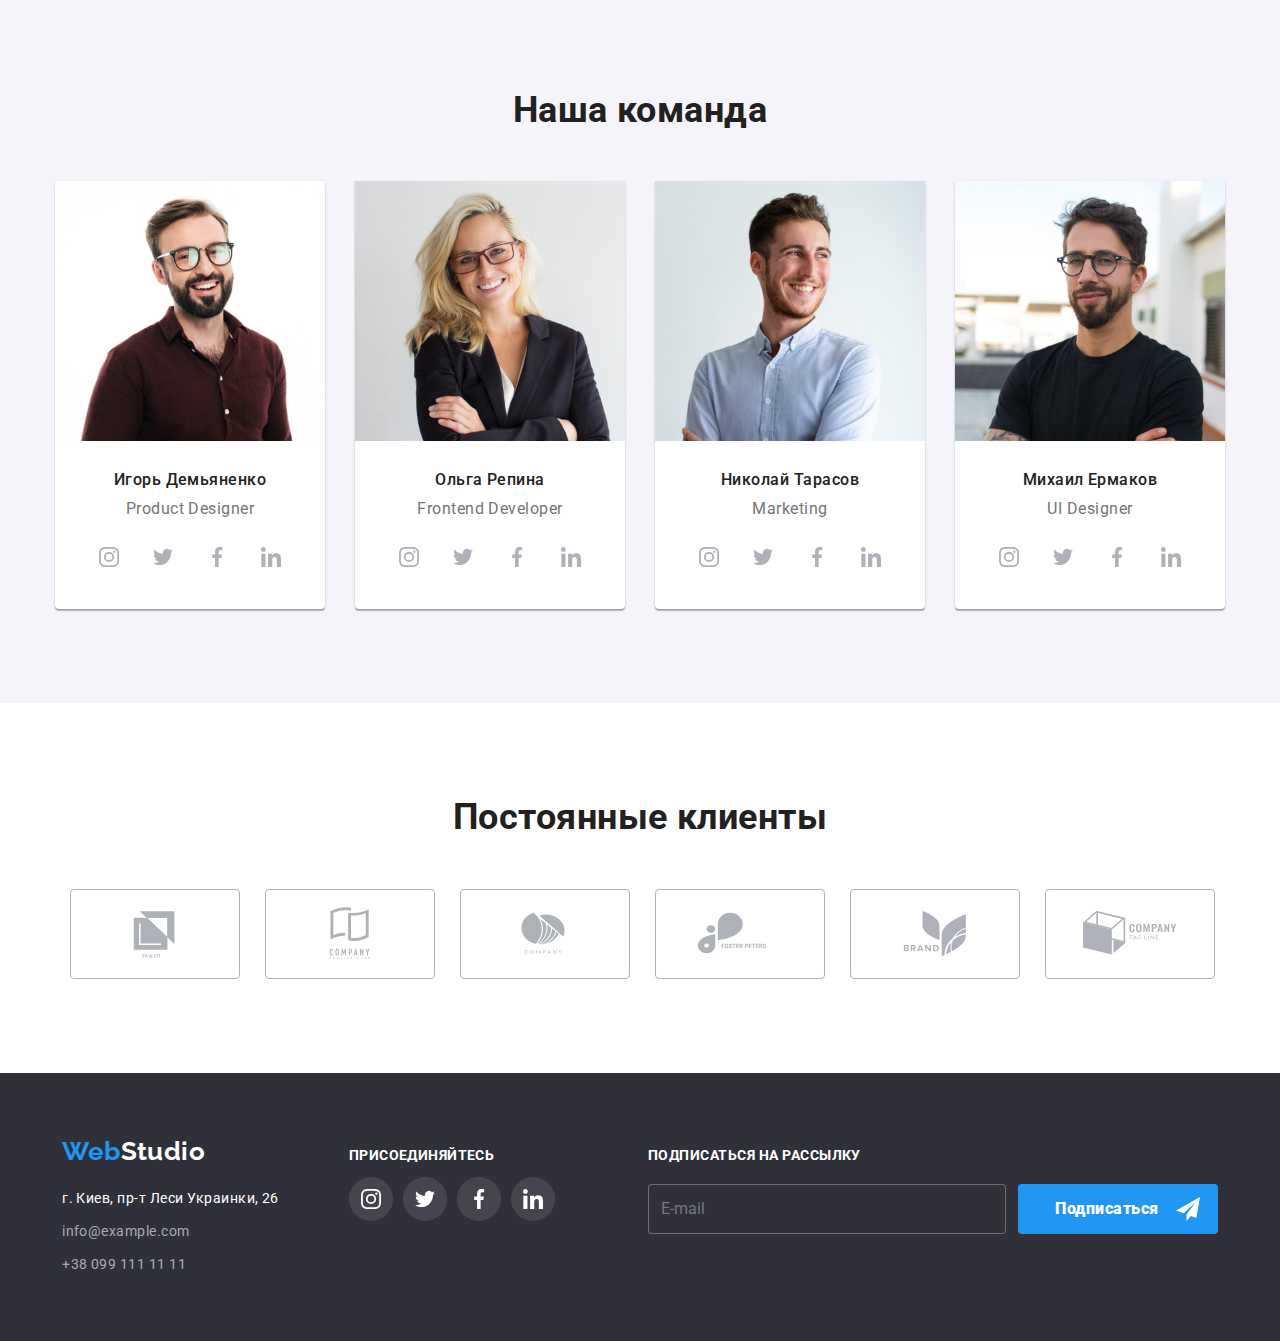
==== commit f3798f8c: "Исправляет ошибки" ====
--- a/index.html
+++ b/index.html
@@ -192,7 +192,7 @@
                             <h3 class="team-list__title">Игорь Демьяненко</h3>
                             <p class="team-list__text">Product Designer</p>
                             <ul class="social social-team">
-                                <li>
+                                <li class="social-team__item">
                                     <a href="https://www.instagram.com" class="social-team__link">
                                         <svg class="social-team__icon" height="20px" width="20px">
                                             <use href="./images/sprite.svg#instagram"></use>
@@ -200,7 +200,7 @@
                                     </a>
                                 </li>
 
-                                <li>
+                                <li class="social-team__item">
                                     <a href="https://twitter.com/" class="social-team__link">
                                         <svg class="social-team__icon" height="20px" width="20px">
                                             <use href="./images/sprite.svg#twitter"></use>
@@ -208,7 +208,7 @@
                                     </a>
                                 </li>
 
-                                <li>
+                                <li class="social-team__item">
                                     <a href="https://www.facebook.com/" class="social-team__link">
                                         <svg class="social-team__icon" height="20px" width="20px">
                                             <use href="./images/sprite.svg#facebook"></use>
@@ -216,7 +216,7 @@
                                     </a>
                                 </li>
 
-                                <li>
+                                <li class="social-team__item">
                                     <a href="https://www.linkedin.com/" class="social-team__link">
                                         <svg class="social-team__icon" height="20px" width="20px">
                                             <use href="./images/sprite.svg#linkedin"></use>
@@ -234,7 +234,7 @@
                             <h3 class="team-list__title">Ольга Репина</h3> 
                             <p class="team-list__text">Frontend Developer</p> 
                             <ul class="social social-team">
-                                <li>
+                                <li class="social-team__item">
                                     <a href="https://www.instagram.com" class="social-team__link">
                                         <svg class="social-team__icon" height="20px" width="20px">
                                             <use href="./images/sprite.svg#instagram"></use>
@@ -242,7 +242,7 @@
                                     </a>
                                 </li>
 
-                                <li>
+                                <li class="social-team__item">
                                     <a href="https://twitter.com/" class="social-team__link">
                                         <svg class="social-team__icon" height="20px" width="20px">
                                             <use href="./images/sprite.svg#twitter"></use>
@@ -250,7 +250,7 @@
                                     </a>
                                 </li>
 
-                                <li>
+                                <li class="social-team__item">
                                     <a href="https://www.facebook.com/" class="social-team__link">
                                         <svg class="social-team__icon" height="20px" width="20px">
                                             <use href="./images/sprite.svg#facebook"></use>
@@ -258,7 +258,7 @@
                                     </a>
                                 </li>
 
-                                <li>
+                                <li class="social-team__item">
                                     <a href="https://www.linkedin.com/" class="social-team__link">
                                         <svg class="social-team__icon" height="20px" width="20px">
                                             <use href="./images/sprite.svg#linkedin"></use>
@@ -276,7 +276,7 @@
                             <h3 class="team-list__title">Николай Тарасов</h3> 
                             <p class="team-list__text">Marketing</p>
                             <ul class="social social-team">
-                                <li>
+                                <li class="social-team__item">
                                     <a href="https://www.instagram.com" class="social-team__link">
                                         <svg class="social-team__icon" height="20px" width="20px">
                                             <use href="./images/sprite.svg#instagram"></use>
@@ -284,7 +284,7 @@
                                     </a>
                                 </li>
 
-                                <li>
+                                <li class="social-team__item">
                                     <a href="https://twitter.com/" class="social-team__link">
                                         <svg class="social-team__icon" height="20px" width="20px">
                                             <use href="./images/sprite.svg#twitter"></use>
@@ -292,7 +292,7 @@
                                     </a>
                                 </li>
 
-                                <li>
+                                <li class="social-team__item">
                                     <a href="https://www.facebook.com/" class="social-team__link">
                                         <svg class="social-team__icon" height="20px" width="20px">
                                             <use href="./images/sprite.svg#facebook"></use>
@@ -300,7 +300,7 @@
                                     </a>
                                 </li>
 
-                                <li>
+                                <li class="social-team__item">
                                     <a href="https://www.linkedin.com/" class="social-team__link">
                                         <svg class="social-team__icon" height="20px" width="20px">
                                             <use href="./images/sprite.svg#linkedin"></use>
@@ -318,7 +318,7 @@
                             <h3 class="team-list__title">Михаил Ермаков</h3> 
                             <p class="team-list__text">UI Designer</p>
                             <ul class="social social-team">
-                                <li>
+                                <li class="social-team__item">
                                     <a href="https://www.instagram.com" class="social-team__link">
                                         <svg class="social-team__icon" height="20px" width="20px">
                                             <use href="./images/sprite.svg#instagram"></use>
@@ -326,7 +326,7 @@
                                     </a>
                                 </li>
 
-                                <li>
+                                <li class="social-team__item">
                                     <a href="https://twitter.com/" class="social-team__link">
                                         <svg class="social-team__icon" height="20px" width="20px">
                                             <use href="./images/sprite.svg#twitter"></use>
@@ -334,7 +334,7 @@
                                     </a>
                                 </li>
 
-                                <li>
+                                <li class="social-team__item">
                                     <a href="https://www.facebook.com/" class="social-team__link">
                                         <svg class="social-team__icon" height="20px" width="20px">
                                             <use href="./images/sprite.svg#facebook"></use>
@@ -342,7 +342,7 @@
                                     </a>
                                 </li>
 
-                                <li>
+                                <li class="social-team__item">
                                     <a href="https://www.linkedin.com/" class="social-team__link">
                                         <svg class="social-team__icon" height="20px" width="20px">
                                             <use href="./images/sprite.svg#linkedin"></use>
--- a/css/main.min.css
+++ b/css/main.min.css
@@ -1 +1 @@
-:root{--primary-text-color: #757575;--title-text-color: #212121;--accent-color: #2196F3;--secondary-light-color: #F5F4FA}*{box-sizing:border-box}ul{padding:0;margin:0;list-style:none}body{background-color:#fff;color:var(--primary-text-color);font-family:Roboto,sans-serif;letter-spacing:.03em}.section{padding-top:60px}@media screen and (min-width: 480px){.section{padding-top:94px}}.section-title{margin-top:0;margin-bottom:50px;color:var(--title-text-color);font-family:Roboto,sans-serif;font-weight:700;font-size:28px;line-height:1.14;text-align:center}@media screen and (min-width: 1200px){.section-title{font-size:36px;line-height:1.16}}button{cursor:pointer}a{text-decoration:none}img{display:block;max-width:100%;height:auto}.container{margin-left:auto;margin-right:auto;width:100%;padding-left:15px;padding-right:15px}@media screen and (min-width: 480px){.container{width:480px}}@media screen and (min-width: 768px){.container{width:768px}}@media screen and (min-width: 1200px){.container{width:1200px}}.menu_open_btn-icon,.subscription__button,.join__link,.modal__field-polisy,.modal__close-icon,.modal__close-button,.client-list__link,.social-team__link,.work-list__cont,.feature-list__icon,.contact-nav__contact,.main-nav{display:flex;align-items:center}header{width:100%;height:60px;border-bottom:1px solid #ececec}@media screen and (min-width: 768px){header{height:80px}}nav{display:flex}.main-nav{margin-top:10px}@media screen and (min-width: 768px){.main-nav{margin-top:0}}.site-nav{display:none}@media screen and (min-width: 768px){.site-nav{display:flex}}.site-nav__item+.site-nav__item{margin-left:50px}.site-nav__link{display:block;padding-top:32px;padding-bottom:32px;font-weight:500;font-size:14px;line-height:1.14;letter-spacing:.02em;text-decoration:none;position:relative}.site-nav__link.current,.mob-menu__link.current{color:var(--accent-color)}.site-nav__link.current::after{content:"";position:absolute;bottom:-1px;display:block;width:100%;height:4px;background-color:var(--accent-color);border-radius:2px}.site-nav__link,.mob-menu__link{color:var(--title-text-color);transition:250ms cubic-bezier(0.4, 0, 0.2, 1)}.site-nav__link:hover,.site-nav__link:focus,.mob-menu__link:hover,.mob-menu__link:focus{color:var(--accent-color)}.contact-nav{margin-left:auto;display:none}@media screen and (min-width: 768px){.contact-nav{display:block}}@media screen and (min-width: 1200px){.contact-nav{display:flex}}@media screen and (min-width: 1200px){.contact-nav__item+.contact-nav__item{margin-left:50px}}@media screen and (max-width: 1199px){.contact-nav__item:not(:last-child){margin-bottom:10px}}.contact-nav__contact{color:#757575;transition:250ms cubic-bezier(0.4, 0, 0.2, 1);font-weight:500;font-size:14px;line-height:1.14;letter-spacing:.02em;text-decoration:none}@media screen and (min-width: 1200px){.contact-nav__contact{padding:32px 0}}.contact-nav__contact:hover,.contact-nav__contact:focus{color:var(--accent-color)}.contact-nav__icon{fill:currentColor;margin-right:10px}.main-nav__logo{font-family:Raleway,sans-serif;font-weight:700;font-size:24px;line-height:1.16;text-decoration:none;color:#000;margin-right:84px}@media screen and (min-width: 1200px){.main-nav__logo{font-size:26px;line-height:1.19;margin-right:93px}}.main-nav__accent{color:var(--accent-color)}.footer__logo{font-family:Raleway,sans-serif;font-weight:700;font-size:26px;line-height:1.19;text-decoration:none;color:#fff;display:block;margin-bottom:20px}.footer__accent{color:var(--accent-color)}.hero{background-color:#2f303a;background-image:linear-gradient(to right, rgba(47, 48, 58, 0.4), rgba(47, 48, 58, 0.4)),url("../images/background_hero_mob.jpg");background-repeat:no-repeat;background-size:cover;background-position:center;height:600px;max-width:1600px;margin:0 auto;text-align:center;padding-top:200px;padding-bottom:200px}@media(min-device-pixel-ratio: 2),(min-resolution: 192dpi),(min-resolution: 2dppx){.hero{background-image:linear-gradient(to right, rgba(47, 48, 58, 0.4), rgba(47, 48, 58, 0.4)),url("../images/background_hero_mob-2x.jpg")}}@media screen and (min-width: 768px){.hero{background-image:linear-gradient(to right, rgba(47, 48, 58, 0.4), rgba(47, 48, 58, 0.4)),url("../images/background_hero_tab.jpg")}}@media screen and (min-width: 768px)and (min-device-pixel-ratio: 2),screen and (min-width: 768px)and (min-resolution: 192dpi),screen and (min-width: 768px)and (min-resolution: 2dppx){.hero{background-image:linear-gradient(to right, rgba(47, 48, 58, 0.4), rgba(47, 48, 58, 0.4)),url("../images/background_hero_tab-2x.jpg")}}@media screen and (min-width: 1200px){.hero{background-image:linear-gradient(to right, rgba(47, 48, 58, 0.4), rgba(47, 48, 58, 0.4)),url("../images/background_hero.jpg")}}@media screen and (min-width: 1200px)and (min-device-pixel-ratio: 2),screen and (min-width: 1200px)and (min-resolution: 192dpi),screen and (min-width: 1200px)and (min-resolution: 2dppx){.hero{background-image:linear-gradient(to right, rgba(47, 48, 58, 0.4), rgba(47, 48, 58, 0.4)),url("../images/background_hero-2x.jpg")}}.hero__title{margin-top:0;margin-bottom:30px;color:#fff;font-style:400;font-weight:900;font-size:26px;line-height:1.61;letter-spacing:.06em;text-transform:uppercase}@media screen and (min-width: 1200px){.hero__title{font-size:44px;line-height:1.36}}.button{display:inline-block;border-radius:4px;color:#fff;background-color:var(--accent-color);font-family:Roboto,sans-serif;letter-spacing:.03em;text-align:center}.hero__button{min-width:200px;padding:10px 32px;border:none;color:#fff;background-color:var(--accent-color);font-weight:700;font-size:16px;line-height:1.87;letter-spacing:.06em}.button.secondary{padding:6px 22px;color:var(--title-text-color);background-color:var(--secondary-light-color);font-weight:500;font-size:16px;line-height:1.6}@media screen and (min-width: 768px){.feature-list{display:flex;flex-wrap:wrap}}@media screen and (min-width: 1200px){.feature-list{flex-wrap:nowrap}}.feature-list__item{width:100%;margin-bottom:30px}@media screen and (min-width: 768px){.feature-list__item{width:354px}}@media screen and (min-width: 1200px){.feature-list__item{width:270px}}.feature-list__icon{justify-content:center;width:100%;height:120px;margin-bottom:30px;background-color:var(--secondary-light-color)}@media screen and (min-width: 768px){.feature-list__icon{width:354px}}@media screen and (min-width: 1200px){.feature-list__icon{width:270px}}@media screen and (min-width: 768px){.feature-list__item:nth-child(2n){margin-left:30px}}@media screen and (min-width: 1200px){.feature-list__item+.feature-list__item{margin-left:30px}}.feature-list__title{margin-top:0;margin-bottom:10px;color:var(--title-text-color);font-weight:700;font-size:14px;line-height:1.14;text-transform:uppercase}@media screen and (max-width: 767px){.feature-list__title{text-align:center}}.feature-list__text{font-size:14px;line-height:1.71;margin:0}.work{padding-bottom:94px}@media screen and (max-width: 1199px){.work{display:none}}.work-list{display:flex}.work-list__item+.work-list__item{margin-left:30px}.work-list__item{position:relative;display:flex;align-items:flex-end}.work-list__cont{position:absolute;justify-content:center;width:370px;height:70px;background-color:rgba(47,48,58,.8)}.work-list__text{margin:0;font-weight:700;font-size:14px;line-height:1.16;letter-spacing:.03em;text-transform:uppercase;color:#fff}.team{background-color:var(--secondary-light-color);padding-bottom:94px}@media screen and (min-width: 768px){.team-list{display:flex;flex-wrap:wrap}}@media screen and (min-width: 1200px){.team-list{flex-wrap:nowrap}}@media screen and (min-width: 768px){.team-list__item:nth-child(2n){margin-left:30px}}@media screen and (min-width: 1200px){.team-list__item+.team-list__item{margin-left:30px}}.team-list__item{background-color:#fff;box-shadow:0px 1px 3px rgba(0,0,0,.12),0px 1px 1px rgba(0,0,0,.14),0px 2px 1px rgba(0,0,0,.2);border-radius:0px 0px 4px 4px;width:100%;margin-bottom:30px}@media screen and (min-width: 768px){.team-list__item{width:354px}}@media screen and (min-width: 1200px){.team-list__item{width:270px;margin-bottom:0px}}.team-list__title{margin-top:0;margin-bottom:10px;color:var(--title-text-color);font-weight:500;font-size:16px;line-height:1.18}.team-list__text{margin-top:0;margin-bottom:16px;font-size:16px;line-height:1.18}.team-content{padding-top:30px;padding-bottom:30px;text-align:center}.social{display:flex;padding:0;margin:0}.social-team{padding-right:122px;padding-left:122px}@media screen and (min-width: 768px){.social-team{padding-right:74px;padding-left:74px}}@media screen and (min-width: 1200px){.social-team{padding-right:32px;padding-left:32px}}.social-team>li:not(:last-child){width:calc((100% - 30px)/4);margin-right:10px}.social-team__link{justify-content:center;padding:0;border:none;border-radius:50px;width:44px;height:44px;color:#afb1b8;transition:250ms cubic-bezier(0.4, 0, 0.2, 1)}.social-team__link:hover,.social-team__link:focus{background-color:var(--accent-color);color:#fff}.social-team__icon{fill:currentColor}.client{padding-bottom:94px}.client-list{display:flex;flex-wrap:wrap;justify-content:center}.client-list__item{width:100%;margin-bottom:30px;width:calc((100% - 60px)/2);margin-right:30px}@media screen and (min-width: 768px){.client-list__item{width:calc(33.3333333333% - 30px)}}@media screen and (min-width: 1200px){.client-list__item{margin-bottom:0;width:calc(16.6666666667% - 30px)}}@media screen and (max-width: 767px){.client-list .client-list__item:nth-child(even){margin-right:0}}@media screen and (min-width: 768px){.client-list .client-list__item:nth-child(3n){margin-right:0}}@media screen and (min-width: 1200px){.client-list .client-list__item:not(:last-child){margin-right:30px}}.client-list__link{color:#afb1b8;justify-content:center;height:90px;border:1px solid #afb1b8;border-radius:4px;transition:250ms cubic-bezier(0.4, 0, 0.2, 1)}@media screen and (min-width: 768px){.client-list__link{width:226px}}@media screen and (min-width: 1200px){.client-list__link{width:170px}}.client-list__link:hover,.client-list__link:focus{border-color:var(--accent-color);color:var(--accent-color)}.client-list__icon{fill:currentColor}.portfolio{padding-top:60px;padding-bottom:60px}@media screen and (min-width: 1200px){.portfolio{padding-top:94px;padding-bottom:94px}}.filter-section button{transition:250ms cubic-bezier(0.4, 0, 0.2, 1);border:none}.filter-section button:hover,.filter-section button:focus{color:#fff;background-color:var(--accent-color);box-shadow:0px 3px 1px rgba(0,0,0,.1),0px 1px 2px rgba(0,0,0,.08),0px 2px 2px rgba(0,0,0,.12)}.filter-section{display:flex;flex-wrap:wrap;justify-content:flex-start;margin-bottom:40px}@media screen and (min-width: 768px){.filter-section{flex-wrap:nowrap;justify-content:center;margin-bottom:30px}}@media screen and (min-width: 1200px){.filter-section{margin-bottom:50px}}.filter-section__item:not(:last-child){margin-right:8px}@media screen and (min-width: 768px){.filter-section__item+.filter-section__item{margin-left:8px}}.portfolio-list{display:flex;flex-wrap:wrap}.portfolio-list__grid{margin-bottom:30px;border-top:none;width:100%;transition:250ms cubic-bezier(0.4, 0, 0.2, 1)}.portfolio-list__grid:hover,.portfolio-list__grid:focus{box-shadow:0px 1px 1px rgba(0,0,0,.12),0px 4px 4px rgba(0,0,0,.06),1px 4px 6px rgba(0,0,0,.16)}@media screen and (min-width: 768px){.portfolio-list__grid{width:354px;margin-right:30px}}@media screen and (min-width: 1200px){.portfolio-list__grid{width:370px}}@media screen and (min-width: 480px)and (max-width: 1199px){.portfolio-list__grid:nth-child(even){margin-right:0}}@media screen and (min-width: 1200px){.portfolio-list__grid:nth-child(3n){margin-right:0}}.portfolio-list__grid:last-child{margin-bottom:0}@media screen and (min-width: 1200px){.portfolio-list__grid:nth-last-child(-n+3){margin-bottom:0}}.portfolio-list img{margin-top:0;display:block;max-width:100%;height:auto}.portfolio-list__card-content{padding:20px 24px;border:1px solid #eee}.portfolio-list__title{margin-top:0;margin-bottom:4px;color:var(--title-text-color);font-weight:bold;font-size:18px;line-height:2;letter-spacing:.06em}.portfolio-list__card-icon{position:relative;overflow:hidden}.portfolio-list__card-desc{position:absolute;top:0;padding:63px 24px 63px 24px;align-items:center;width:100%;height:100%;background-color:rgba(33,149,243,.9);margin:0;color:#fff;font-weight:400;font-size:18px;line-height:1.56;transform:translateY(100%);transition:250ms cubic-bezier(0.4, 0, 0.2, 1)}.portfolio-list__grid-link{text-decoration:none;color:var(--primary-text-color);transition:250ms cubic-bezier(0.4, 0, 0.2, 1)}.portfolio-list__grid-link:hover .portfolio-list__card-desc,.portfolio-list__grid-link:focus .portfolio-list__card-desc{transform:translateY(0px)}.backdrop{position:fixed;top:0;left:0;width:100%;height:100%;background-color:rgba(0,0,0,.5);visibility:visible;opacity:1;transition:opacity 250ms cubic-bezier(0.4, 0, 0.2, 1)}.backdrop.is-hidden{pointer-events:none;opacity:0}label{cursor:default}.modal{position:absolute;top:50%;left:50%;transform:translate(-50%, -50%);padding:40px;width:100%;height:581px;box-shadow:0px 1px 3px rgba(0,0,0,.12),0px 1px 1px rgba(0,0,0,.14),0px 2px 1px rgba(0,0,0,.2);border-radius:4px;background-color:#fff}@media screen and (min-width: 480px){.modal{width:450px}}@media screen and (min-width: 1200px){.modal{width:528px}}.modal__close-button{padding:0;margin:0;justify-content:center;border-radius:50px;height:30px;width:30px;position:absolute;top:8px;right:8px;background-color:#fff;z-index:1;border:1px solid rgba(0,0,0,.1);transition:250ms cubic-bezier(0.4, 0, 0.2, 1)}.modal__close-button:hover,.modal__close-button:focus{fill:var(--accent-color)}.modal__close-icon{justify-content:center;padding:0;border:none;border-radius:50px;width:18px;height:18px}.modal__description{font-weight:700;font-size:20px;line-height:1.15;text-align:center;color:var(--title-text-color);margin-bottom:10px;margin-top:0}.modal__form-field:nth-child(-n+4){margin-bottom:10px}.modal__form-field{display:block;position:relative}.modal__form-input{width:100%;height:38px;display:block;background-color:#fff;margin:0;padding:10px 20px;padding-left:40px;font:inherit;box-shadow:none;border:1px solid rgba(33,33,33,.2);border-radius:4px;outline:none;box-sizing:border-box;transition:250ms cubic-bezier(0.4, 0, 0.2, 1)}.modal__form-label{color:var(--primary-text-color);font-size:12px;line-height:1.16;letter-spacing:.01em;top:50%;transform:translateY(-40px)}.modal__form-icon{position:absolute;top:50%;left:10px;fill:currentColor;color:var(--title-text-color)}.modal__comment{margin-bottom:20px;height:120px}.modal__form-comment::placeholder{font-size:12px;line-height:1.16;letter-spacing:.01em;color:rgba(117,117,117,.5)}.modal__checkbox{appearance:none;-moz-appearance:none;-webkit-appearance:none;position:absolute;margin-right:7px}.modal__icon-checkbox{margin-right:7px}.modal__field-polisy.check{display:flex;justify-content:center}.modal__icon-checkbox{display:inline-block;width:16px;height:15px;margin-right:5px;border:2px solid #212121;border-radius:4px;transition:250ms cubic-bezier(0.4, 0, 0.2, 1)}.modal__checkbox:checked+.modal__icon-checkbox{background-color:var(--accent-color);border-color:var(--accent-color);background-image:url(../images/icon-check.svg);background-origin:border-box;background-size:contain;background-repeat:no-repeat}.modal__checkbox-link{color:var(--accent-color);text-decoration:underline}.modal__field-polisy{margin-bottom:30px}.modal__checkbox-policy{font-size:14px;line-height:1.71;letter-spacing:.03em;color:var(--primary-text-color)}.modal__form-field:focus-within>.modal__form-icon{fill:var(--accent-color)}.modal__form-field:focus-within>.modal__form-input{border:1px solid var(--accent-color)}.backdrop textarea{padding:10px 20px;padding-left:16px;font:inherit;position:relative;width:100%;height:120px;resize:none;box-shadow:none;border:1px solid rgba(33,33,33,.2);border-radius:4px;outline:none}.backdrop textarea:focus{border:1px solid var(--accent-color)}.modal__button-submit{display:flex;justify-content:center}.backdrop .button{border:none;box-shadow:0px 4px 4px rgba 0,0,0,.15;display:inline-block;vertical-align:middle;font-weight:700;font-size:16px;line-height:1.87;text-decoration:none;border-radius:4px;min-width:200px;min-height:50px;letter-spacing:.06em}address{font-style:normal}.footer{background-color:#2f303a;padding-top:60px;padding-bottom:60px}@media screen and (max-width: 1199px){.footer-container{text-align:center}}@media screen and (min-width: 768px){.footer-container{display:flex;flex-wrap:wrap;align-items:baseline;justify-content:center}}@media screen and (min-width: 1200px){.footer-container{flex-wrap:nowrap}}.footer__actual-address{color:#fff;font-size:14px;line-height:1.71;text-decoration:none}.footer__contact{color:rgba(255,255,255,.6);font-size:14px;line-height:1.71;text-decoration:none}.footer__contact-list .footer__item+.footer__item{margin-top:9px}.footer__contact-list a{transition:250ms cubic-bezier(0.4, 0, 0.2, 1)}.footer__contact-list a:hover,.footer__contact-list a:focus{color:var(--accent-color)}.footer__contact-list{margin-bottom:60px}@media screen and (min-width: 1200px){.footer__contact-list{margin-bottom:0}}.join__text{font-weight:700;font-size:14px;line-height:1.16;letter-spacing:.03em;text-transform:uppercase;color:#fff}.join{width:206px;margin-bottom:60px;margin-left:auto;margin-right:auto}@media screen and (min-width: 768px){.join{margin-left:165px;margin-right:0}}@media screen and (min-width: 1200px){.join{margin-left:70px}}.join__icon{fill:currentColor}.join__link{justify-content:center;padding:0;border:none;background-color:rgba(255,255,255,.1);border-radius:50px;width:44px;height:44px;color:#fff;transition:250ms cubic-bezier(0.4, 0, 0.2, 1)}.join__link:hover,.join__link:focus{background-color:var(--accent-color);color:#fff}.join__item:not(:last-child){width:calc((100% - 30px)/4);margin-right:10px}@media screen and (min-width: 1200px){.subscription{margin-left:93px}}@media screen and (min-width: 1200px){.subscription__form{display:flex}}.subscription__join-in{font-weight:700;font-size:14px;line-height:1.14;color:#fff;text-transform:uppercase;margin-bottom:20px}.subscription__mail{width:100%;height:50px;border:1px solid rgba(255,255,255,.3);box-sizing:border-box;border-radius:4px;background-color:#2f303a;padding-left:12px;color:var(--primary-text-color);margin-right:12px;margin-bottom:20px}@media screen and (min-width: 1200px){.subscription__mail{width:358px;margin-bottom:0}}.subscription__button{position:relative;bottom:0;right:0;width:200px;height:50px;justify-content:left;font-weight:900;padding-top:10px;padding-bottom:10px;padding-left:29px;padding-right:28px;overflow:hidden;border:0em}.subscription__icon{position:absolute;right:18px;margin-left:10px;top:50%;transform:translatey(-50%)}.menu_open_btn,.menu_close_btn{width:40px;height:40px;display:block;margin-left:auto;background-color:#fff;border:none}@media screen and (min-width: 768px){.menu_open_btn,.menu_close_btn{display:none}}.menu_open_btn-icon{justify-content:center;padding:0;border:none;width:24px;height:16px;fill:currentColor;transition:250ms cubic-bezier(0.4, 0, 0.2, 1)}.menu_open_btn-icon:hover,.menu_open_btn-icon:focus{fill:var(--accent-color)}@media screen and (min-width: 768px){.menu_open_btn-icon{display:none}}.mob-menu{position:fixed;background-color:#fff;width:100vw;height:100vh;top:0;left:0;padding-top:10px;padding-bottom:10px;z-index:1}.mob-menu .container{height:100%;display:flex;flex-direction:column;justify-content:space-between}.mob-menu.is-hidden{pointer-events:none;opacity:0}.mob-menu__link{font-family:"Roboto";font-weight:500;font-size:40px;line-height:1.175;letter-spacing:.02em;color:#212121;text-decoration:none}.mob-contact{margin-bottom:64px}.mob-contact__tel{font-weight:500;font-size:34px;line-height:1.1764705882;letter-spacing:.02em;color:var(--accent-color)}.mob-contact__contact{font-weight:500;font-size:24px;line-height:28px;letter-spacing:.02em;color:#757575}.mob-menu__item:not(:last-child),.mob-contact__item:not(:last-child){margin-bottom:32px}.mob-soc__list{display:flex;width:25%}.mob-soc__link{font-weight:500;font-size:18px;line-height:1.2222222222;color:var(--accent-color)}.mob-soc__item:not(:last-child){border-right:1px solid rgba(33,33,33,.2);margin-right:10px;padding-right:10px}/*# sourceMappingURL=main.min.css.map */+:root{--primary-text-color: #757575;--title-text-color: #212121;--accent-color: #2196F3;--secondary-light-color: #F5F4FA}*{box-sizing:border-box}ul{padding:0;margin:0;list-style:none}body{background-color:#fff;color:var(--primary-text-color);font-family:Roboto,sans-serif;letter-spacing:.03em}.section{padding-top:60px}@media screen and (min-width: 480px){.section{padding-top:94px}}.section-title{margin-top:0;margin-bottom:50px;color:var(--title-text-color);font-family:Roboto,sans-serif;font-weight:700;font-size:28px;line-height:1.14;text-align:center}@media screen and (min-width: 1200px){.section-title{font-size:36px;line-height:1.16}}button{cursor:pointer}a{text-decoration:none}img{display:block;max-width:100%;height:auto}.container{margin-left:auto;margin-right:auto;width:100%;padding-left:15px;padding-right:15px}@media screen and (min-width: 480px){.container{width:480px}}@media screen and (min-width: 768px){.container{width:768px}}@media screen and (min-width: 1200px){.container{width:1200px}}.menu_open_btn-icon,.subscription__button,.join__link,.modal__field-polisy,.modal__close-icon,.modal__close-button,.client-list__link,.social-team__link,.work-list__cont,.feature-list__icon,.contact-nav__contact,.main-nav{display:flex;align-items:center}header{width:100%;height:60px;border-bottom:1px solid #ececec}@media screen and (min-width: 768px){header{height:80px}}nav{display:flex}.main-nav{margin-top:10px}@media screen and (min-width: 768px){.main-nav{margin-top:0}}.site-nav{display:none}@media screen and (min-width: 768px){.site-nav{display:flex}}.site-nav__item+.site-nav__item{margin-left:50px}.site-nav__link{display:block;padding-top:32px;padding-bottom:32px;font-weight:500;font-size:14px;line-height:1.14;letter-spacing:.02em;text-decoration:none;position:relative}.site-nav__link.current,.mob-menu__link.current{color:var(--accent-color)}.site-nav__link.current::after{content:"";position:absolute;bottom:-1px;display:block;width:100%;height:4px;background-color:var(--accent-color);border-radius:2px}.site-nav__link,.mob-menu__link{color:var(--title-text-color);transition:250ms cubic-bezier(0.4, 0, 0.2, 1)}.site-nav__link:hover,.site-nav__link:focus,.mob-menu__link:hover,.mob-menu__link:focus{color:var(--accent-color)}.contact-nav{margin-left:auto;display:none}@media screen and (min-width: 768px){.contact-nav{display:block}}@media screen and (min-width: 1200px){.contact-nav{display:flex}}@media screen and (min-width: 1200px){.contact-nav__item+.contact-nav__item{margin-left:50px}}@media screen and (max-width: 1199px){.contact-nav__item:not(:last-child){margin-bottom:10px}}.contact-nav__contact{color:#757575;transition:250ms cubic-bezier(0.4, 0, 0.2, 1);font-weight:500;font-size:14px;line-height:1.14;letter-spacing:.02em;text-decoration:none}@media screen and (min-width: 1200px){.contact-nav__contact{padding:32px 0}}.contact-nav__contact:hover,.contact-nav__contact:focus{color:var(--accent-color)}.contact-nav__icon{fill:currentColor;margin-right:10px}.main-nav__logo{font-family:Raleway,sans-serif;font-weight:700;font-size:24px;line-height:1.16;text-decoration:none;color:#000;margin-right:84px}@media screen and (min-width: 1200px){.main-nav__logo{font-size:26px;line-height:1.19;margin-right:93px}}.main-nav__accent{color:var(--accent-color)}.footer__logo{font-family:Raleway,sans-serif;font-weight:700;font-size:26px;line-height:1.19;text-decoration:none;color:#fff;display:block;margin-bottom:20px}.footer__accent{color:var(--accent-color)}.hero{background-color:#2f303a;background-image:linear-gradient(to right, rgba(47, 48, 58, 0.4), rgba(47, 48, 58, 0.4)),url("../images/background_hero_mob.jpg");background-repeat:no-repeat;background-size:cover;background-position:center;height:400px;max-width:768px;margin:0 auto;text-align:center;padding-top:118px;padding-bottom:118px}@media(min-device-pixel-ratio: 2),(min-resolution: 192dpi),(min-resolution: 2dppx){.hero{background-image:linear-gradient(to right, rgba(47, 48, 58, 0.4), rgba(47, 48, 58, 0.4)),url("../images/background_hero_mob-2x.jpg")}}@media screen and (min-width: 768px){.hero{max-width:1200px;background-image:linear-gradient(to right, rgba(47, 48, 58, 0.4), rgba(47, 48, 58, 0.4)),url("../images/background_hero_tab.jpg")}}@media screen and (min-width: 768px)and (min-device-pixel-ratio: 2),screen and (min-width: 768px)and (min-resolution: 192dpi),screen and (min-width: 768px)and (min-resolution: 2dppx){.hero{background-image:linear-gradient(to right, rgba(47, 48, 58, 0.4), rgba(47, 48, 58, 0.4)),url("../images/background_hero_tab-2x.jpg")}}@media screen and (min-width: 1200px){.hero{height:600px;max-width:1600px;padding-top:200px;padding-bottom:200px;background-image:linear-gradient(to right, rgba(47, 48, 58, 0.4), rgba(47, 48, 58, 0.4)),url("../images/background_hero.jpg")}}@media screen and (min-width: 1200px)and (min-device-pixel-ratio: 2),screen and (min-width: 1200px)and (min-resolution: 192dpi),screen and (min-width: 1200px)and (min-resolution: 2dppx){.hero{background-image:linear-gradient(to right, rgba(47, 48, 58, 0.4), rgba(47, 48, 58, 0.4)),url("../images/background_hero-2x.jpg")}}.hero__title{margin-top:0;margin-bottom:30px;color:#fff;font-style:400;font-weight:900;font-size:26px;line-height:1.61;letter-spacing:.06em;text-transform:uppercase}@media screen and (min-width: 1200px){.hero__title{font-size:44px;line-height:1.36}}.button{display:inline-block;border-radius:4px;color:#fff;background-color:var(--accent-color);font-family:Roboto,sans-serif;letter-spacing:.03em;text-align:center}.hero__button{min-width:200px;padding:10px 32px;border:none;color:#fff;background-color:var(--accent-color);font-weight:700;font-size:16px;line-height:1.87;letter-spacing:.06em}.button.secondary{padding:6px 22px;color:var(--title-text-color);background-color:var(--secondary-light-color);font-weight:500;font-size:16px;line-height:1.6}.feature-list{padding-bottom:60px}@media screen and (min-width: 768px){.feature-list{display:flex;flex-wrap:wrap}}@media screen and (min-width: 1200px){.feature-list{flex-wrap:nowrap;padding-bottom:0}}.feature-list__item{width:100%;margin-bottom:30px}@media screen and (min-width: 768px){.feature-list__item{width:354px}}@media screen and (min-width: 1200px){.feature-list__item{width:270px;margin-bottom:0}}@media screen and (max-width: 767px){.feature-list__item:last-child{margin-bottom:0}}@media screen and (min-width: 768px){.feature-list__item:nth-last-child(-n+2){margin-bottom:0}}.feature-list__icon{justify-content:center;width:100%;height:120px;margin-bottom:30px;background-color:var(--secondary-light-color)}@media screen and (min-width: 768px){.feature-list__icon{width:354px}}@media screen and (min-width: 1200px){.feature-list__icon{width:270px}}@media screen and (min-width: 768px){.feature-list__item:nth-child(2n){margin-left:30px}}@media screen and (min-width: 1200px){.feature-list__item+.feature-list__item{margin-left:30px}}.feature-list__title{margin-top:0;margin-bottom:10px;color:var(--title-text-color);font-weight:700;font-size:14px;line-height:1.14;text-transform:uppercase}@media screen and (max-width: 767px){.feature-list__title{text-align:center}}.feature-list__text{font-size:14px;line-height:1.71;margin:0}.work{padding-bottom:94px}@media screen and (max-width: 1199px){.work{display:none}}.work-list{display:flex}.work-list__item+.work-list__item{margin-left:30px}.work-list__item{position:relative;display:flex;align-items:flex-end}.work-list__cont{position:absolute;justify-content:center;width:370px;height:70px;background-color:rgba(47,48,58,.8)}.work-list__text{margin:0;font-weight:700;font-size:14px;line-height:1.16;letter-spacing:.03em;text-transform:uppercase;color:#fff}.team{background-color:var(--secondary-light-color);padding-bottom:60px}@media screen and (min-width: 1200px){.team{padding-bottom:94px}}@media screen and (min-width: 768px){.team-list{display:flex;flex-wrap:wrap}}@media screen and (min-width: 1200px){.team-list{flex-wrap:nowrap}}@media screen and (min-width: 768px){.team-list__item:nth-child(2n){margin-left:30px}}@media screen and (min-width: 1200px){.team-list__item+.team-list__item{margin-left:30px}}.team-list__item{background-color:#fff;box-shadow:0px 1px 3px rgba(0,0,0,.12),0px 1px 1px rgba(0,0,0,.14),0px 2px 1px rgba(0,0,0,.2);border-radius:0px 0px 4px 4px;width:100%;margin-bottom:30px}@media screen and (min-width: 768px){.team-list__item{width:354px}}@media screen and (min-width: 1200px){.team-list__item{width:270px;margin-bottom:0px}}.team-list__title{margin-top:0;margin-bottom:10px;color:var(--title-text-color);font-weight:500;font-size:16px;line-height:1.18}.team-list__text{margin-top:0;margin-bottom:16px;font-size:16px;line-height:1.18}.team-content{padding-top:30px;padding-bottom:30px;text-align:center}.social{display:flex;padding:0;margin:0;justify-content:center}@media screen and (min-width: 768px){.social-team{padding-right:74px;padding-left:74px}}@media screen and (min-width: 1200px){.social-team{padding-right:32px;padding-left:32px}}.social-team>li:not(:last-child){margin-right:10px}.social-team__item{width:44px}.social-team__link{justify-content:center;padding:0;border:none;border-radius:50px;width:44px;height:44px;color:#afb1b8;transition:250ms cubic-bezier(0.4, 0, 0.2, 1)}.social-team__link:hover,.social-team__link:focus{background-color:var(--accent-color);color:#fff}.social-team__icon{fill:currentColor}.client{padding-bottom:60px}@media screen and (min-width: 1200px){.client{padding-bottom:94px}}.client-list{display:flex;flex-wrap:wrap;justify-content:center}.client-list__item{width:100%;margin-bottom:30px;width:calc((100% - 60px)/2);margin-right:30px}@media screen and (min-width: 768px){.client-list__item{width:calc(33.3333333333% - 30px)}}@media screen and (min-width: 1200px){.client-list__item{margin-bottom:0;width:calc(16.6666666667% - 30px)}}@media screen and (max-width: 767px){.client-list .client-list__item:nth-child(even){margin-right:0}}@media screen and (min-width: 768px){.client-list .client-list__item:nth-child(3n){margin-right:0}}@media screen and (min-width: 1200px){.client-list .client-list__item:not(:last-child){margin-right:30px}}.client-list__link{color:#afb1b8;justify-content:center;height:90px;border:1px solid #afb1b8;border-radius:4px;transition:250ms cubic-bezier(0.4, 0, 0.2, 1)}@media screen and (min-width: 768px){.client-list__link{width:226px}}@media screen and (min-width: 1200px){.client-list__link{width:170px}}.client-list__link:hover,.client-list__link:focus{border-color:var(--accent-color);color:var(--accent-color)}.client-list__icon{fill:currentColor}.portfolio{padding-top:60px;padding-bottom:60px}@media screen and (min-width: 1200px){.portfolio{padding-top:94px;padding-bottom:94px}}.filter-section button{transition:250ms cubic-bezier(0.4, 0, 0.2, 1);border:none}.filter-section button:hover,.filter-section button:focus{color:#fff;background-color:var(--accent-color);box-shadow:0px 3px 1px rgba(0,0,0,.1),0px 1px 2px rgba(0,0,0,.08),0px 2px 2px rgba(0,0,0,.12)}.filter-section{display:flex;flex-wrap:wrap;justify-content:flex-start;margin-bottom:40px}@media screen and (min-width: 768px){.filter-section{flex-wrap:nowrap;justify-content:center;margin-bottom:30px}}@media screen and (min-width: 1200px){.filter-section{margin-bottom:50px}}.filter-section__item:not(:last-child){margin-right:8px}@media screen and (min-width: 768px){.filter-section__item+.filter-section__item{margin-left:8px}}.portfolio-list{display:flex;flex-wrap:wrap}.portfolio-list__grid{margin-bottom:30px;border-top:none;width:100%;transition:250ms cubic-bezier(0.4, 0, 0.2, 1)}.portfolio-list__grid:hover,.portfolio-list__grid:focus{box-shadow:0px 1px 1px rgba(0,0,0,.12),0px 4px 4px rgba(0,0,0,.06),1px 4px 6px rgba(0,0,0,.16)}@media screen and (min-width: 768px){.portfolio-list__grid{width:354px;margin-right:30px}}@media screen and (min-width: 1200px){.portfolio-list__grid{width:370px}}@media screen and (min-width: 480px)and (max-width: 1199px){.portfolio-list__grid:nth-child(even){margin-right:0}}@media screen and (min-width: 1200px){.portfolio-list__grid:nth-child(3n){margin-right:0}}.portfolio-list__grid:last-child{margin-bottom:0}@media screen and (min-width: 1200px){.portfolio-list__grid:nth-last-child(-n+3){margin-bottom:0}}.portfolio-list img{margin-top:0;display:block;max-width:100%;height:auto}.portfolio-list__card-content{padding:20px 24px;border:1px solid #eee;flex-grow:1}.portfolio-list__title{margin-top:0;margin-bottom:4px;color:var(--title-text-color);font-weight:bold;font-size:18px;line-height:2;letter-spacing:.06em}.portfolio-list__card-icon{position:relative;overflow:hidden}.portfolio-list__card-desc{position:absolute;top:0;padding:63px 24px 63px 24px;align-items:center;width:100%;height:100%;background-color:rgba(33,149,243,.9);margin:0;color:#fff;font-weight:400;font-size:18px;line-height:1.56;transform:translateY(100%);transition:250ms cubic-bezier(0.4, 0, 0.2, 1)}.portfolio-list__grid-link{display:flex;flex-direction:column;height:100%;text-decoration:none;color:var(--primary-text-color);transition:250ms cubic-bezier(0.4, 0, 0.2, 1)}.portfolio-list__grid-link:hover .portfolio-list__card-desc,.portfolio-list__grid-link:focus .portfolio-list__card-desc{transform:translateY(0px)}.backdrop{position:fixed;top:0;left:0;width:100%;height:100%;background-color:rgba(0,0,0,.5);visibility:visible;opacity:1;transition:opacity 250ms cubic-bezier(0.4, 0, 0.2, 1)}.backdrop.is-hidden{pointer-events:none;opacity:0}label{cursor:default}.modal{position:absolute;top:50%;left:50%;transform:translate(-50%, -50%);padding:40px;width:100%;height:581px;box-shadow:0px 1px 3px rgba(0,0,0,.12),0px 1px 1px rgba(0,0,0,.14),0px 2px 1px rgba(0,0,0,.2);border-radius:4px;background-color:#fff}@media screen and (min-width: 480px){.modal{width:450px}}@media screen and (min-width: 1200px){.modal{width:528px}}.modal__close-button{padding:0;margin:0;justify-content:center;border-radius:50px;height:30px;width:30px;position:absolute;top:8px;right:8px;background-color:#fff;z-index:1;border:1px solid rgba(0,0,0,.1);transition:250ms cubic-bezier(0.4, 0, 0.2, 1)}.modal__close-button:hover,.modal__close-button:focus{fill:var(--accent-color)}.modal__close-icon{justify-content:center;padding:0;border:none;border-radius:50px;width:18px;height:18px}.modal__description{font-weight:700;font-size:20px;line-height:1.15;text-align:center;color:var(--title-text-color);margin-bottom:10px;margin-top:0}.modal__form-field:nth-child(-n+4){margin-bottom:10px}.modal__form-field{display:block;position:relative}.modal__form-input{width:100%;height:38px;display:block;background-color:#fff;margin:0;padding:10px 20px;padding-left:40px;font:inherit;box-shadow:none;border:1px solid rgba(33,33,33,.2);border-radius:4px;outline:none;box-sizing:border-box;transition:250ms cubic-bezier(0.4, 0, 0.2, 1)}.modal__form-label{color:var(--primary-text-color);font-size:12px;line-height:1.16;letter-spacing:.01em;top:50%;transform:translateY(-40px)}.modal__form-icon{position:absolute;top:50%;left:10px;fill:currentColor;color:var(--title-text-color)}.modal__comment{margin-bottom:20px;height:120px}.modal__form-comment::placeholder{font-size:12px;line-height:1.16;letter-spacing:.01em;color:rgba(117,117,117,.5)}.modal__checkbox{appearance:none;-moz-appearance:none;-webkit-appearance:none;position:absolute;margin-right:7px}.modal__icon-checkbox{margin-right:7px}.modal__field-polisy.check{display:flex;justify-content:center}.modal__icon-checkbox{display:inline-block;width:16px;height:15px;margin-right:5px;border:2px solid #212121;border-radius:4px;transition:250ms cubic-bezier(0.4, 0, 0.2, 1)}.modal__checkbox:checked+.modal__icon-checkbox{background-color:var(--accent-color);border-color:var(--accent-color);background-image:url(../images/icon-check.svg);background-origin:border-box;background-size:contain;background-repeat:no-repeat}.modal__checkbox-link{color:var(--accent-color);text-decoration:underline}.modal__field-polisy{margin-bottom:30px}.modal__checkbox-policy{font-size:14px;line-height:1.71;letter-spacing:.03em;color:var(--primary-text-color)}.modal__form-field:focus-within>.modal__form-icon{fill:var(--accent-color)}.modal__form-field:focus-within>.modal__form-input{border:1px solid var(--accent-color)}.backdrop textarea{padding:10px 20px;padding-left:16px;font:inherit;position:relative;width:100%;height:120px;resize:none;box-shadow:none;border:1px solid rgba(33,33,33,.2);border-radius:4px;outline:none}.backdrop textarea:focus{border:1px solid var(--accent-color)}.modal__button-submit{display:flex;justify-content:center}.backdrop .button{border:none;box-shadow:0px 4px 4px rgba 0,0,0,.15;display:inline-block;vertical-align:middle;font-weight:700;font-size:16px;line-height:1.87;text-decoration:none;border-radius:4px;min-width:200px;min-height:50px;letter-spacing:.06em}address{font-style:normal}.footer{background-color:#2f303a;padding-top:60px;padding-bottom:60px}@media screen and (max-width: 1199px){.footer-container{text-align:center}}@media screen and (min-width: 768px){.footer-container{display:flex;flex-wrap:wrap;align-items:baseline;justify-content:center}}@media screen and (min-width: 1200px){.footer-container{flex-wrap:nowrap}}.footer__actual-address{color:#fff;font-size:14px;line-height:1.71;text-decoration:none}.footer__contact{color:rgba(255,255,255,.6);font-size:14px;line-height:1.71;text-decoration:none}.footer__contact-list .footer__item+.footer__item{margin-top:9px}.footer__contact-list a{transition:250ms cubic-bezier(0.4, 0, 0.2, 1)}.footer__contact-list a:hover,.footer__contact-list a:focus{color:var(--accent-color)}.footer__contact-list{margin-bottom:60px}@media screen and (min-width: 1200px){.footer__contact-list{margin-bottom:0}}.join__text{font-weight:700;font-size:14px;line-height:1.16;letter-spacing:.03em;text-transform:uppercase;color:#fff}.join{width:206px;margin-bottom:60px;margin-left:auto;margin-right:auto}@media screen and (min-width: 768px){.join{margin-left:165px;margin-right:0}}@media screen and (min-width: 1200px){.join{margin-left:70px}}.join__icon{fill:currentColor}.join__link{justify-content:center;padding:0;border:none;background-color:rgba(255,255,255,.1);border-radius:50px;width:44px;height:44px;color:#fff;transition:250ms cubic-bezier(0.4, 0, 0.2, 1)}.join__link:hover,.join__link:focus{background-color:var(--accent-color);color:#fff}.join__item:not(:last-child){width:calc((100% - 30px)/4);margin-right:10px}@media screen and (min-width: 1200px){.subscription{margin-left:93px}}@media screen and (min-width: 1200px){.subscription__form{display:flex}}.subscription__join-in{font-weight:700;font-size:14px;line-height:1.14;color:#fff;text-transform:uppercase;margin-bottom:20px}.subscription__mail{width:100%;height:50px;border:1px solid rgba(255,255,255,.3);box-sizing:border-box;border-radius:4px;background-color:#2f303a;padding-left:12px;color:var(--primary-text-color);margin-right:12px;margin-bottom:20px}@media screen and (min-width: 1200px){.subscription__mail{width:358px;margin-bottom:0}}.subscription__button{position:relative;bottom:0;right:0;width:200px;height:50px;justify-content:left;font-weight:900;padding-top:10px;padding-bottom:10px;padding-right:28px;overflow:hidden;border:0em}.subscription__icon{position:absolute;right:18px;margin-left:10px;top:50%;transform:translatey(-50%)}.menu_open_btn,.menu_close_btn{width:40px;height:40px;display:block;margin-left:auto;background-color:#fff;border:none}@media screen and (min-width: 768px){.menu_open_btn,.menu_close_btn{display:none}}.menu_open_btn-icon{justify-content:center;padding:0;border:none;width:24px;height:16px;fill:currentColor;transition:250ms cubic-bezier(0.4, 0, 0.2, 1)}.menu_open_btn-icon:hover,.menu_open_btn-icon:focus{fill:var(--accent-color)}@media screen and (min-width: 768px){.menu_open_btn-icon{display:none}}.mob-menu{position:fixed;background-color:#fff;width:100vw;height:100vh;top:0;left:0;padding-top:10px;padding-bottom:10px;z-index:1}.mob-menu .container{height:100%;display:flex;flex-direction:column;justify-content:space-between}.mob-menu.is-hidden{pointer-events:none;opacity:0}.mob-menu__link{font-family:"Roboto";font-weight:500;font-size:40px;line-height:1.175;letter-spacing:.02em;color:#212121;text-decoration:none}.mob-contact{margin-bottom:64px}.mob-contact__tel{font-weight:500;font-size:34px;line-height:1.1764705882;letter-spacing:.02em;color:var(--accent-color)}.mob-contact__contact{font-weight:500;font-size:24px;line-height:28px;letter-spacing:.02em;color:#757575}.mob-menu__item:not(:last-child),.mob-contact__item:not(:last-child){margin-bottom:32px}.mob-soc__list{display:flex;flex-wrap:wrap}.mob-soc__link{font-weight:500;font-size:18px;line-height:1.2222222222;color:var(--accent-color)}.mob-soc__item:not(:last-child){border-right:1px solid rgba(33,33,33,.2);padding-right:10px}/*# sourceMappingURL=main.min.css.map */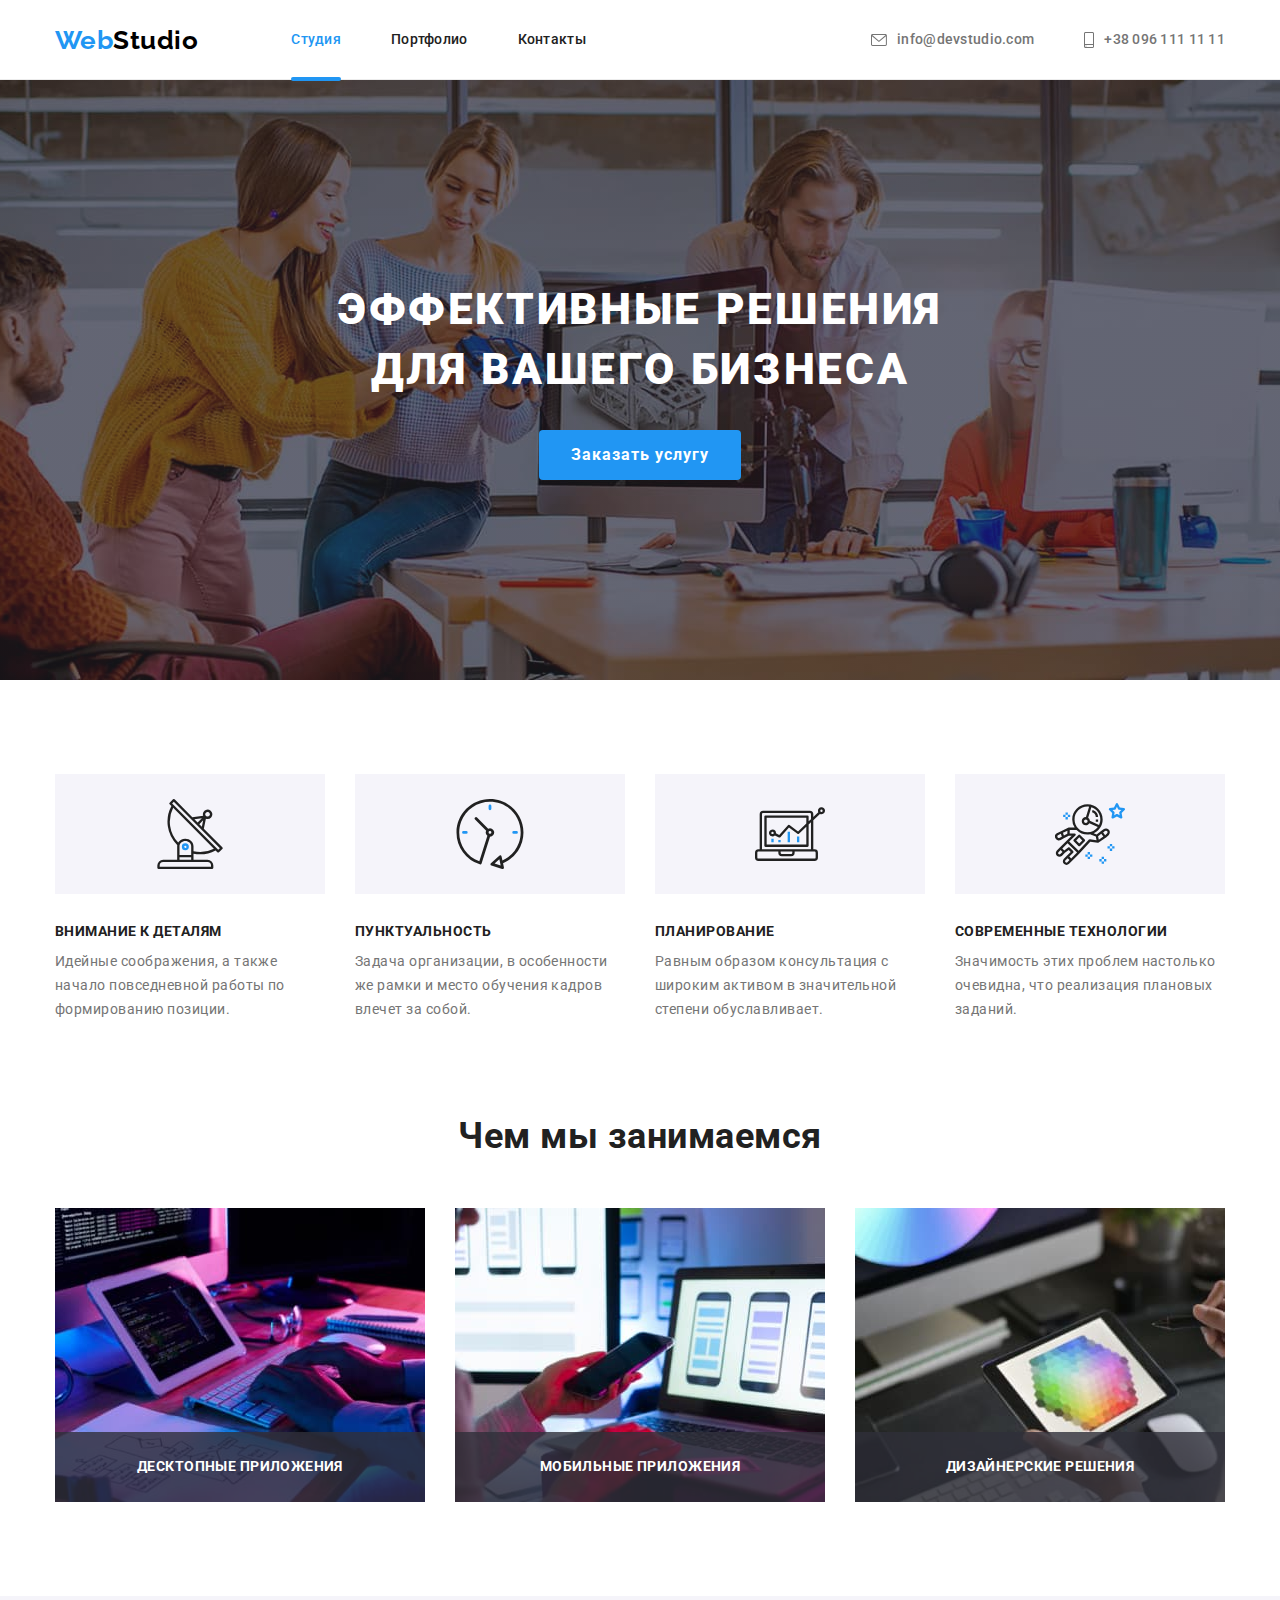
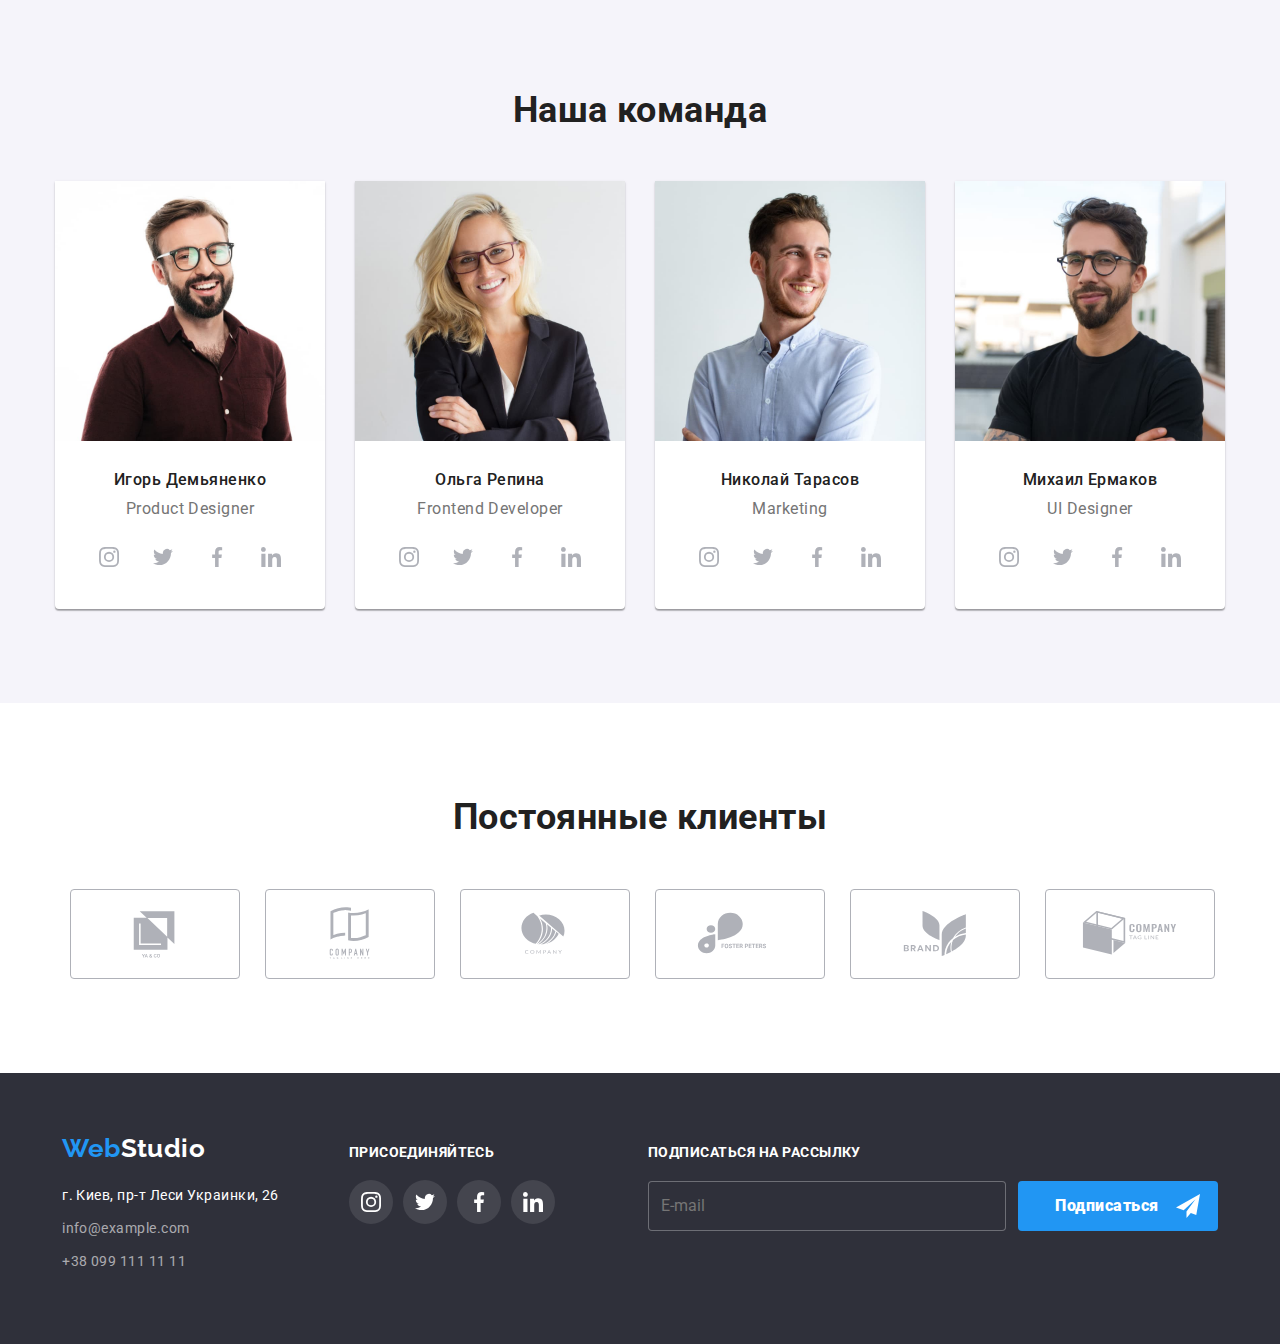
==== commit c6cf5225: "Исправляет ошибки" ====
--- a/index.html
+++ b/index.html
@@ -185,9 +185,31 @@
                 <h2 class="section-title">Наша команда</h2>
                 <ul class="team-list">             
                     <li class="team-list__item"> 
-                        <img srcset="./images/photo4.jpg 1x, 
-                        ./images/photo4-2x.jpg 2x" 
+                        <picture>
+                            <source
+                              srcset="
+                                ./images/photo4.jpg     1x,
+                                ./images/photo4-2x.jpg 2x
+                              "
+                              media="(min-width: 1200px)"
+                            />
+                            <source
+                              srcset="
+                                ./images/photo4-tab.jpg    1x,
+                                ./images/photo4-tab-2x.jpg 2x
+                              "
+                              media="(min-width: 768px)"
+                            />
+                            <source
+                              srcset="
+                                ./images/photo4-mob.jpg    1x,
+                                ./images/photo4-mob-2x.jpg 2x
+                              "
+                              media="(min-width: 320px)"
+                            />
+                        <img 
                         src="./images/photo4.jpg" alt="Игорь Демьяненко" width="100%"> 
+                        </picture>
                         <div class="team-content">
                             <h3 class="team-list__title">Игорь Демьяненко</h3>
                             <p class="team-list__text">Product Designer</p>
@@ -227,9 +249,31 @@
                         </div>
                     </li>
                     <li class="team-list__item">
-                        <img srcset="./images/photo5.jpg 1x, 
-                        ./images/photo5-2x.jpg 2x" 
+                        <picture>
+                            <source
+                              srcset="
+                                ./images/photo5.jpg     1x,
+                                ./images/photo5-2x.jpg 2x
+                              "
+                              media="(min-width: 1200px)"
+                            />
+                            <source
+                              srcset="
+                                ./images/photo5-tab.jpg    1x,
+                                ./images/photo5-tab-2x.jpg 2x
+                              "
+                              media="(min-width: 768px)"
+                            />
+                            <source
+                              srcset="
+                                ./images/photo5-mob.jpg    1x,
+                                ./images/photo5-mob-2x.jpg 2x
+                              "
+                              media="(min-width: 320px)"
+                            />
+                        <img 
                         src="./images/photo5.jpg" alt="Ольга Репина" width="100%">
+                        </picture>
                         <div class="team-content"> 
                             <h3 class="team-list__title">Ольга Репина</h3> 
                             <p class="team-list__text">Frontend Developer</p> 
@@ -269,9 +313,31 @@
                         </div>  
                         </li>
                     <li class="team-list__item">
-                        <img srcset="./images/photo6.jpg 1x, 
-                        ./images/photo6-2x.jpg 2x" 
+                        <picture>
+                            <source
+                              srcset="
+                                ./images/photo6.jpg     1x,
+                                ./images/photo6-2x.jpg 2x
+                              "
+                              media="(min-width: 1200px)"
+                            />
+                            <source
+                              srcset="
+                                ./images/photo6-tab.jpg    1x,
+                                ./images/photo6-tab-2x.jpg 2x
+                              "
+                              media="(min-width: 768px)"
+                            />
+                            <source
+                              srcset="
+                                ./images/photo6-mob.jpg    1x,
+                                ./images/photo6-mob-2x.jpg 2x
+                              "
+                              media="(min-width: 320px)"
+                            />
+                        <img 
                         src="./images/photo6.jpg" alt="Николай Тарасов" width="100%">
+                        </picture>
                         <div class="team-content">
                             <h3 class="team-list__title">Николай Тарасов</h3> 
                             <p class="team-list__text">Marketing</p>
@@ -311,9 +377,31 @@
                         </div>  
                     </li>
                     <li class="team-list__item">
-                        <img srcset="./images/photo7.jpg 1x, 
-                        ./images/photo7-2x.jpg 2x" 
+                        <picture>
+                            <source
+                              srcset="
+                                ./images/photo7.jpg     1x,
+                                ./images/photo7-2x.jpg 2x
+                              "
+                              media="(min-width: 1200px)"
+                            />
+                            <source
+                              srcset="
+                                ./images/photo7-tab.jpg    1x,
+                                ./images/photo7-tab-2x.jpg 2x
+                              "
+                              media="(min-width: 768px)"
+                            />
+                            <source
+                              srcset="
+                                ./images/photo7-mob.jpg    1x,
+                                ./images/photo7-mob-2x.jpg 2x
+                              "
+                              media="(min-width: 320px)"
+                            />
+                        <img 
                         src="./images/photo7.jpg" alt="Михаил Ермаков" width="100%">
+                        </picture>
                         <div class="team-content">
                             <h3 class="team-list__title">Михаил Ермаков</h3> 
                             <p class="team-list__text">UI Designer</p>
--- a/css/main.min.css
+++ b/css/main.min.css
@@ -1 +1 @@
-:root{--primary-text-color: #757575;--title-text-color: #212121;--accent-color: #2196F3;--secondary-light-color: #F5F4FA}*{box-sizing:border-box}ul{padding:0;margin:0;list-style:none}body{background-color:#fff;color:var(--primary-text-color);font-family:Roboto,sans-serif;letter-spacing:.03em}.section{padding-top:60px}@media screen and (min-width: 480px){.section{padding-top:94px}}.section-title{margin-top:0;margin-bottom:50px;color:var(--title-text-color);font-family:Roboto,sans-serif;font-weight:700;font-size:28px;line-height:1.14;text-align:center}@media screen and (min-width: 1200px){.section-title{font-size:36px;line-height:1.16}}button{cursor:pointer}a{text-decoration:none}img{display:block;max-width:100%;height:auto}.container{margin-left:auto;margin-right:auto;width:100%;padding-left:15px;padding-right:15px}@media screen and (min-width: 480px){.container{width:480px}}@media screen and (min-width: 768px){.container{width:768px}}@media screen and (min-width: 1200px){.container{width:1200px}}.menu_open_btn-icon,.subscription__button,.join__link,.modal__field-polisy,.modal__close-icon,.modal__close-button,.client-list__link,.social-team__link,.work-list__cont,.feature-list__icon,.contact-nav__contact,.main-nav{display:flex;align-items:center}header{width:100%;height:60px;border-bottom:1px solid #ececec}@media screen and (min-width: 768px){header{height:80px}}nav{display:flex}.main-nav{margin-top:10px}@media screen and (min-width: 768px){.main-nav{margin-top:0}}.site-nav{display:none}@media screen and (min-width: 768px){.site-nav{display:flex}}.site-nav__item+.site-nav__item{margin-left:50px}.site-nav__link{display:block;padding-top:32px;padding-bottom:32px;font-weight:500;font-size:14px;line-height:1.14;letter-spacing:.02em;text-decoration:none;position:relative}.site-nav__link.current,.mob-menu__link.current{color:var(--accent-color)}.site-nav__link.current::after{content:"";position:absolute;bottom:-1px;display:block;width:100%;height:4px;background-color:var(--accent-color);border-radius:2px}.site-nav__link,.mob-menu__link{color:var(--title-text-color);transition:250ms cubic-bezier(0.4, 0, 0.2, 1)}.site-nav__link:hover,.site-nav__link:focus,.mob-menu__link:hover,.mob-menu__link:focus{color:var(--accent-color)}.contact-nav{margin-left:auto;display:none}@media screen and (min-width: 768px){.contact-nav{display:block}}@media screen and (min-width: 1200px){.contact-nav{display:flex}}@media screen and (min-width: 1200px){.contact-nav__item+.contact-nav__item{margin-left:50px}}@media screen and (max-width: 1199px){.contact-nav__item:not(:last-child){margin-bottom:10px}}.contact-nav__contact{color:#757575;transition:250ms cubic-bezier(0.4, 0, 0.2, 1);font-weight:500;font-size:14px;line-height:1.14;letter-spacing:.02em;text-decoration:none}@media screen and (min-width: 1200px){.contact-nav__contact{padding:32px 0}}.contact-nav__contact:hover,.contact-nav__contact:focus{color:var(--accent-color)}.contact-nav__icon{fill:currentColor;margin-right:10px}.main-nav__logo{font-family:Raleway,sans-serif;font-weight:700;font-size:24px;line-height:1.16;text-decoration:none;color:#000;margin-right:84px}@media screen and (min-width: 1200px){.main-nav__logo{font-size:26px;line-height:1.19;margin-right:93px}}.main-nav__accent{color:var(--accent-color)}.footer__logo{font-family:Raleway,sans-serif;font-weight:700;font-size:26px;line-height:1.19;text-decoration:none;color:#fff;display:block;margin-bottom:20px}.footer__accent{color:var(--accent-color)}.hero{background-color:#2f303a;background-image:linear-gradient(to right, rgba(47, 48, 58, 0.4), rgba(47, 48, 58, 0.4)),url("../images/background_hero_mob.jpg");background-repeat:no-repeat;background-size:cover;background-position:center;height:400px;max-width:768px;margin:0 auto;text-align:center;padding-top:118px;padding-bottom:118px}@media(min-device-pixel-ratio: 2),(min-resolution: 192dpi),(min-resolution: 2dppx){.hero{background-image:linear-gradient(to right, rgba(47, 48, 58, 0.4), rgba(47, 48, 58, 0.4)),url("../images/background_hero_mob-2x.jpg")}}@media screen and (min-width: 768px){.hero{max-width:1200px;background-image:linear-gradient(to right, rgba(47, 48, 58, 0.4), rgba(47, 48, 58, 0.4)),url("../images/background_hero_tab.jpg")}}@media screen and (min-width: 768px)and (min-device-pixel-ratio: 2),screen and (min-width: 768px)and (min-resolution: 192dpi),screen and (min-width: 768px)and (min-resolution: 2dppx){.hero{background-image:linear-gradient(to right, rgba(47, 48, 58, 0.4), rgba(47, 48, 58, 0.4)),url("../images/background_hero_tab-2x.jpg")}}@media screen and (min-width: 1200px){.hero{height:600px;max-width:1600px;padding-top:200px;padding-bottom:200px;background-image:linear-gradient(to right, rgba(47, 48, 58, 0.4), rgba(47, 48, 58, 0.4)),url("../images/background_hero.jpg")}}@media screen and (min-width: 1200px)and (min-device-pixel-ratio: 2),screen and (min-width: 1200px)and (min-resolution: 192dpi),screen and (min-width: 1200px)and (min-resolution: 2dppx){.hero{background-image:linear-gradient(to right, rgba(47, 48, 58, 0.4), rgba(47, 48, 58, 0.4)),url("../images/background_hero-2x.jpg")}}.hero__title{margin-top:0;margin-bottom:30px;color:#fff;font-style:400;font-weight:900;font-size:26px;line-height:1.61;letter-spacing:.06em;text-transform:uppercase}@media screen and (min-width: 1200px){.hero__title{font-size:44px;line-height:1.36}}.button{display:inline-block;border-radius:4px;color:#fff;background-color:var(--accent-color);font-family:Roboto,sans-serif;letter-spacing:.03em;text-align:center}.hero__button{min-width:200px;padding:10px 32px;border:none;color:#fff;background-color:var(--accent-color);font-weight:700;font-size:16px;line-height:1.87;letter-spacing:.06em}.button.secondary{padding:6px 22px;color:var(--title-text-color);background-color:var(--secondary-light-color);font-weight:500;font-size:16px;line-height:1.6}.feature-list{padding-bottom:60px}@media screen and (min-width: 768px){.feature-list{display:flex;flex-wrap:wrap}}@media screen and (min-width: 1200px){.feature-list{flex-wrap:nowrap;padding-bottom:0}}.feature-list__item{width:100%;margin-bottom:30px}@media screen and (min-width: 768px){.feature-list__item{width:354px}}@media screen and (min-width: 1200px){.feature-list__item{width:270px;margin-bottom:0}}@media screen and (max-width: 767px){.feature-list__item:last-child{margin-bottom:0}}@media screen and (min-width: 768px){.feature-list__item:nth-last-child(-n+2){margin-bottom:0}}.feature-list__icon{justify-content:center;width:100%;height:120px;margin-bottom:30px;background-color:var(--secondary-light-color)}@media screen and (min-width: 768px){.feature-list__icon{width:354px}}@media screen and (min-width: 1200px){.feature-list__icon{width:270px}}@media screen and (min-width: 768px){.feature-list__item:nth-child(2n){margin-left:30px}}@media screen and (min-width: 1200px){.feature-list__item+.feature-list__item{margin-left:30px}}.feature-list__title{margin-top:0;margin-bottom:10px;color:var(--title-text-color);font-weight:700;font-size:14px;line-height:1.14;text-transform:uppercase}@media screen and (max-width: 767px){.feature-list__title{text-align:center}}.feature-list__text{font-size:14px;line-height:1.71;margin:0}.work{padding-bottom:94px}@media screen and (max-width: 1199px){.work{display:none}}.work-list{display:flex}.work-list__item+.work-list__item{margin-left:30px}.work-list__item{position:relative;display:flex;align-items:flex-end}.work-list__cont{position:absolute;justify-content:center;width:370px;height:70px;background-color:rgba(47,48,58,.8)}.work-list__text{margin:0;font-weight:700;font-size:14px;line-height:1.16;letter-spacing:.03em;text-transform:uppercase;color:#fff}.team{background-color:var(--secondary-light-color);padding-bottom:60px}@media screen and (min-width: 1200px){.team{padding-bottom:94px}}@media screen and (min-width: 768px){.team-list{display:flex;flex-wrap:wrap}}@media screen and (min-width: 1200px){.team-list{flex-wrap:nowrap}}@media screen and (min-width: 768px){.team-list__item:nth-child(2n){margin-left:30px}}@media screen and (min-width: 1200px){.team-list__item+.team-list__item{margin-left:30px}}.team-list__item{background-color:#fff;box-shadow:0px 1px 3px rgba(0,0,0,.12),0px 1px 1px rgba(0,0,0,.14),0px 2px 1px rgba(0,0,0,.2);border-radius:0px 0px 4px 4px;width:100%;margin-bottom:30px}@media screen and (min-width: 768px){.team-list__item{width:354px}}@media screen and (min-width: 1200px){.team-list__item{width:270px;margin-bottom:0px}}.team-list__title{margin-top:0;margin-bottom:10px;color:var(--title-text-color);font-weight:500;font-size:16px;line-height:1.18}.team-list__text{margin-top:0;margin-bottom:16px;font-size:16px;line-height:1.18}.team-content{padding-top:30px;padding-bottom:30px;text-align:center}.social{display:flex;padding:0;margin:0;justify-content:center}@media screen and (min-width: 768px){.social-team{padding-right:74px;padding-left:74px}}@media screen and (min-width: 1200px){.social-team{padding-right:32px;padding-left:32px}}.social-team>li:not(:last-child){margin-right:10px}.social-team__item{width:44px}.social-team__link{justify-content:center;padding:0;border:none;border-radius:50px;width:44px;height:44px;color:#afb1b8;transition:250ms cubic-bezier(0.4, 0, 0.2, 1)}.social-team__link:hover,.social-team__link:focus{background-color:var(--accent-color);color:#fff}.social-team__icon{fill:currentColor}.client{padding-bottom:60px}@media screen and (min-width: 1200px){.client{padding-bottom:94px}}.client-list{display:flex;flex-wrap:wrap;justify-content:center}.client-list__item{width:100%;margin-bottom:30px;width:calc((100% - 60px)/2);margin-right:30px}@media screen and (min-width: 768px){.client-list__item{width:calc(33.3333333333% - 30px)}}@media screen and (min-width: 1200px){.client-list__item{margin-bottom:0;width:calc(16.6666666667% - 30px)}}@media screen and (max-width: 767px){.client-list .client-list__item:nth-child(even){margin-right:0}}@media screen and (min-width: 768px){.client-list .client-list__item:nth-child(3n){margin-right:0}}@media screen and (min-width: 1200px){.client-list .client-list__item:not(:last-child){margin-right:30px}}.client-list__link{color:#afb1b8;justify-content:center;height:90px;border:1px solid #afb1b8;border-radius:4px;transition:250ms cubic-bezier(0.4, 0, 0.2, 1)}@media screen and (min-width: 768px){.client-list__link{width:226px}}@media screen and (min-width: 1200px){.client-list__link{width:170px}}.client-list__link:hover,.client-list__link:focus{border-color:var(--accent-color);color:var(--accent-color)}.client-list__icon{fill:currentColor}.portfolio{padding-top:60px;padding-bottom:60px}@media screen and (min-width: 1200px){.portfolio{padding-top:94px;padding-bottom:94px}}.filter-section button{transition:250ms cubic-bezier(0.4, 0, 0.2, 1);border:none}.filter-section button:hover,.filter-section button:focus{color:#fff;background-color:var(--accent-color);box-shadow:0px 3px 1px rgba(0,0,0,.1),0px 1px 2px rgba(0,0,0,.08),0px 2px 2px rgba(0,0,0,.12)}.filter-section{display:flex;flex-wrap:wrap;justify-content:flex-start;margin-bottom:40px}@media screen and (min-width: 768px){.filter-section{flex-wrap:nowrap;justify-content:center;margin-bottom:30px}}@media screen and (min-width: 1200px){.filter-section{margin-bottom:50px}}.filter-section__item:not(:last-child){margin-right:8px}@media screen and (min-width: 768px){.filter-section__item+.filter-section__item{margin-left:8px}}.portfolio-list{display:flex;flex-wrap:wrap}.portfolio-list__grid{margin-bottom:30px;border-top:none;width:100%;transition:250ms cubic-bezier(0.4, 0, 0.2, 1)}.portfolio-list__grid:hover,.portfolio-list__grid:focus{box-shadow:0px 1px 1px rgba(0,0,0,.12),0px 4px 4px rgba(0,0,0,.06),1px 4px 6px rgba(0,0,0,.16)}@media screen and (min-width: 768px){.portfolio-list__grid{width:354px;margin-right:30px}}@media screen and (min-width: 1200px){.portfolio-list__grid{width:370px}}@media screen and (min-width: 480px)and (max-width: 1199px){.portfolio-list__grid:nth-child(even){margin-right:0}}@media screen and (min-width: 1200px){.portfolio-list__grid:nth-child(3n){margin-right:0}}.portfolio-list__grid:last-child{margin-bottom:0}@media screen and (min-width: 1200px){.portfolio-list__grid:nth-last-child(-n+3){margin-bottom:0}}.portfolio-list img{margin-top:0;display:block;max-width:100%;height:auto}.portfolio-list__card-content{padding:20px 24px;border:1px solid #eee;flex-grow:1}.portfolio-list__title{margin-top:0;margin-bottom:4px;color:var(--title-text-color);font-weight:bold;font-size:18px;line-height:2;letter-spacing:.06em}.portfolio-list__card-icon{position:relative;overflow:hidden}.portfolio-list__card-desc{position:absolute;top:0;padding:63px 24px 63px 24px;align-items:center;width:100%;height:100%;background-color:rgba(33,149,243,.9);margin:0;color:#fff;font-weight:400;font-size:18px;line-height:1.56;transform:translateY(100%);transition:250ms cubic-bezier(0.4, 0, 0.2, 1)}.portfolio-list__grid-link{display:flex;flex-direction:column;height:100%;text-decoration:none;color:var(--primary-text-color);transition:250ms cubic-bezier(0.4, 0, 0.2, 1)}.portfolio-list__grid-link:hover .portfolio-list__card-desc,.portfolio-list__grid-link:focus .portfolio-list__card-desc{transform:translateY(0px)}.backdrop{position:fixed;top:0;left:0;width:100%;height:100%;background-color:rgba(0,0,0,.5);visibility:visible;opacity:1;transition:opacity 250ms cubic-bezier(0.4, 0, 0.2, 1)}.backdrop.is-hidden{pointer-events:none;opacity:0}label{cursor:default}.modal{position:absolute;top:50%;left:50%;transform:translate(-50%, -50%);padding:40px;width:100%;height:581px;box-shadow:0px 1px 3px rgba(0,0,0,.12),0px 1px 1px rgba(0,0,0,.14),0px 2px 1px rgba(0,0,0,.2);border-radius:4px;background-color:#fff}@media screen and (min-width: 480px){.modal{width:450px}}@media screen and (min-width: 1200px){.modal{width:528px}}.modal__close-button{padding:0;margin:0;justify-content:center;border-radius:50px;height:30px;width:30px;position:absolute;top:8px;right:8px;background-color:#fff;z-index:1;border:1px solid rgba(0,0,0,.1);transition:250ms cubic-bezier(0.4, 0, 0.2, 1)}.modal__close-button:hover,.modal__close-button:focus{fill:var(--accent-color)}.modal__close-icon{justify-content:center;padding:0;border:none;border-radius:50px;width:18px;height:18px}.modal__description{font-weight:700;font-size:20px;line-height:1.15;text-align:center;color:var(--title-text-color);margin-bottom:10px;margin-top:0}.modal__form-field:nth-child(-n+4){margin-bottom:10px}.modal__form-field{display:block;position:relative}.modal__form-input{width:100%;height:38px;display:block;background-color:#fff;margin:0;padding:10px 20px;padding-left:40px;font:inherit;box-shadow:none;border:1px solid rgba(33,33,33,.2);border-radius:4px;outline:none;box-sizing:border-box;transition:250ms cubic-bezier(0.4, 0, 0.2, 1)}.modal__form-label{color:var(--primary-text-color);font-size:12px;line-height:1.16;letter-spacing:.01em;top:50%;transform:translateY(-40px)}.modal__form-icon{position:absolute;top:50%;left:10px;fill:currentColor;color:var(--title-text-color)}.modal__comment{margin-bottom:20px;height:120px}.modal__form-comment::placeholder{font-size:12px;line-height:1.16;letter-spacing:.01em;color:rgba(117,117,117,.5)}.modal__checkbox{appearance:none;-moz-appearance:none;-webkit-appearance:none;position:absolute;margin-right:7px}.modal__icon-checkbox{margin-right:7px}.modal__field-polisy.check{display:flex;justify-content:center}.modal__icon-checkbox{display:inline-block;width:16px;height:15px;margin-right:5px;border:2px solid #212121;border-radius:4px;transition:250ms cubic-bezier(0.4, 0, 0.2, 1)}.modal__checkbox:checked+.modal__icon-checkbox{background-color:var(--accent-color);border-color:var(--accent-color);background-image:url(../images/icon-check.svg);background-origin:border-box;background-size:contain;background-repeat:no-repeat}.modal__checkbox-link{color:var(--accent-color);text-decoration:underline}.modal__field-polisy{margin-bottom:30px}.modal__checkbox-policy{font-size:14px;line-height:1.71;letter-spacing:.03em;color:var(--primary-text-color)}.modal__form-field:focus-within>.modal__form-icon{fill:var(--accent-color)}.modal__form-field:focus-within>.modal__form-input{border:1px solid var(--accent-color)}.backdrop textarea{padding:10px 20px;padding-left:16px;font:inherit;position:relative;width:100%;height:120px;resize:none;box-shadow:none;border:1px solid rgba(33,33,33,.2);border-radius:4px;outline:none}.backdrop textarea:focus{border:1px solid var(--accent-color)}.modal__button-submit{display:flex;justify-content:center}.backdrop .button{border:none;box-shadow:0px 4px 4px rgba 0,0,0,.15;display:inline-block;vertical-align:middle;font-weight:700;font-size:16px;line-height:1.87;text-decoration:none;border-radius:4px;min-width:200px;min-height:50px;letter-spacing:.06em}address{font-style:normal}.footer{background-color:#2f303a;padding-top:60px;padding-bottom:60px}@media screen and (max-width: 1199px){.footer-container{text-align:center}}@media screen and (min-width: 768px){.footer-container{display:flex;flex-wrap:wrap;align-items:baseline;justify-content:center}}@media screen and (min-width: 1200px){.footer-container{flex-wrap:nowrap}}.footer__actual-address{color:#fff;font-size:14px;line-height:1.71;text-decoration:none}.footer__contact{color:rgba(255,255,255,.6);font-size:14px;line-height:1.71;text-decoration:none}.footer__contact-list .footer__item+.footer__item{margin-top:9px}.footer__contact-list a{transition:250ms cubic-bezier(0.4, 0, 0.2, 1)}.footer__contact-list a:hover,.footer__contact-list a:focus{color:var(--accent-color)}.footer__contact-list{margin-bottom:60px}@media screen and (min-width: 1200px){.footer__contact-list{margin-bottom:0}}.join__text{font-weight:700;font-size:14px;line-height:1.16;letter-spacing:.03em;text-transform:uppercase;color:#fff}.join{width:206px;margin-bottom:60px;margin-left:auto;margin-right:auto}@media screen and (min-width: 768px){.join{margin-left:165px;margin-right:0}}@media screen and (min-width: 1200px){.join{margin-left:70px}}.join__icon{fill:currentColor}.join__link{justify-content:center;padding:0;border:none;background-color:rgba(255,255,255,.1);border-radius:50px;width:44px;height:44px;color:#fff;transition:250ms cubic-bezier(0.4, 0, 0.2, 1)}.join__link:hover,.join__link:focus{background-color:var(--accent-color);color:#fff}.join__item:not(:last-child){width:calc((100% - 30px)/4);margin-right:10px}@media screen and (min-width: 1200px){.subscription{margin-left:93px}}@media screen and (min-width: 1200px){.subscription__form{display:flex}}.subscription__join-in{font-weight:700;font-size:14px;line-height:1.14;color:#fff;text-transform:uppercase;margin-bottom:20px}.subscription__mail{width:100%;height:50px;border:1px solid rgba(255,255,255,.3);box-sizing:border-box;border-radius:4px;background-color:#2f303a;padding-left:12px;color:var(--primary-text-color);margin-right:12px;margin-bottom:20px}@media screen and (min-width: 1200px){.subscription__mail{width:358px;margin-bottom:0}}.subscription__button{position:relative;bottom:0;right:0;width:200px;height:50px;justify-content:left;font-weight:900;padding-top:10px;padding-bottom:10px;padding-right:28px;overflow:hidden;border:0em}.subscription__icon{position:absolute;right:18px;margin-left:10px;top:50%;transform:translatey(-50%)}.menu_open_btn,.menu_close_btn{width:40px;height:40px;display:block;margin-left:auto;background-color:#fff;border:none}@media screen and (min-width: 768px){.menu_open_btn,.menu_close_btn{display:none}}.menu_open_btn-icon{justify-content:center;padding:0;border:none;width:24px;height:16px;fill:currentColor;transition:250ms cubic-bezier(0.4, 0, 0.2, 1)}.menu_open_btn-icon:hover,.menu_open_btn-icon:focus{fill:var(--accent-color)}@media screen and (min-width: 768px){.menu_open_btn-icon{display:none}}.mob-menu{position:fixed;background-color:#fff;width:100vw;height:100vh;top:0;left:0;padding-top:10px;padding-bottom:10px;z-index:1}.mob-menu .container{height:100%;display:flex;flex-direction:column;justify-content:space-between}.mob-menu.is-hidden{pointer-events:none;opacity:0}.mob-menu__link{font-family:"Roboto";font-weight:500;font-size:40px;line-height:1.175;letter-spacing:.02em;color:#212121;text-decoration:none}.mob-contact{margin-bottom:64px}.mob-contact__tel{font-weight:500;font-size:34px;line-height:1.1764705882;letter-spacing:.02em;color:var(--accent-color)}.mob-contact__contact{font-weight:500;font-size:24px;line-height:28px;letter-spacing:.02em;color:#757575}.mob-menu__item:not(:last-child),.mob-contact__item:not(:last-child){margin-bottom:32px}.mob-soc__list{display:flex;flex-wrap:wrap}.mob-soc__link{font-weight:500;font-size:18px;line-height:1.2222222222;color:var(--accent-color)}.mob-soc__item:not(:last-child){border-right:1px solid rgba(33,33,33,.2);padding-right:10px}/*# sourceMappingURL=main.min.css.map */+:root{--primary-text-color: #757575;--title-text-color: #212121;--accent-color: #2196F3;--secondary-light-color: #F5F4FA}*{box-sizing:border-box}h1,h2,h3,h4,h5,h6,p{margin:0}ul{padding:0;margin:0;list-style:none}body{background-color:#fff;color:var(--primary-text-color);font-family:Roboto,sans-serif;letter-spacing:.03em}.section{padding-top:60px}@media screen and (min-width: 1200px){.section{padding-top:94px}}.section-title{margin-top:0;margin-bottom:50px;color:var(--title-text-color);font-family:Roboto,sans-serif;font-weight:700;font-size:28px;line-height:1.14;text-align:center}@media screen and (min-width: 1200px){.section-title{font-size:36px;line-height:1.16}}button{cursor:pointer}a{text-decoration:none}img{display:block;max-width:100%;height:auto}.container{margin-left:auto;margin-right:auto;width:100%;padding-left:15px;padding-right:15px}@media screen and (min-width: 480px){.container{width:480px}}@media screen and (min-width: 768px){.container{width:768px}}@media screen and (min-width: 1200px){.container{width:1200px}}.menu_open_btn-icon,.subscription__button,.join__link,.modal__field-polisy,.modal__close-icon,.modal__close-button,.client-list__link,.social-team__link,.work-list__cont,.feature-list__icon,.contact-nav__contact,.main-nav{display:flex;align-items:center}header{width:100%;height:60px;border-bottom:1px solid #ececec}@media screen and (min-width: 768px){header{height:80px}}nav{display:flex}.main-nav{margin-top:10px}@media screen and (min-width: 768px){.main-nav{margin-top:0}}.site-nav{display:none}@media screen and (min-width: 768px){.site-nav{display:flex}}.site-nav__item+.site-nav__item{margin-left:50px}.site-nav__link{display:block;padding-top:32px;padding-bottom:32px;font-weight:500;font-size:14px;line-height:1.14;letter-spacing:.02em;text-decoration:none;position:relative}.site-nav__link.current,.mob-menu__link.current{color:var(--accent-color)}.site-nav__link.current::after{content:"";position:absolute;bottom:-1px;display:block;width:100%;height:4px;background-color:var(--accent-color);border-radius:2px}.site-nav__link,.mob-menu__link{color:var(--title-text-color);transition:250ms cubic-bezier(0.4, 0, 0.2, 1)}.site-nav__link:hover,.site-nav__link:focus,.mob-menu__link:hover,.mob-menu__link:focus{color:var(--accent-color)}.contact-nav{margin-left:auto;display:none}@media screen and (min-width: 768px){.contact-nav{display:block}}@media screen and (min-width: 1200px){.contact-nav{display:flex}}@media screen and (min-width: 1200px){.contact-nav__item+.contact-nav__item{margin-left:50px}}@media screen and (max-width: 1199px){.contact-nav__item:not(:last-child){margin-bottom:10px}}.contact-nav__contact{color:#757575;transition:250ms cubic-bezier(0.4, 0, 0.2, 1);font-weight:500;font-size:14px;line-height:1.14;letter-spacing:.02em;text-decoration:none}@media screen and (min-width: 1200px){.contact-nav__contact{padding:32px 0}}.contact-nav__contact:hover,.contact-nav__contact:focus{color:var(--accent-color)}.contact-nav__icon{fill:currentColor;margin-right:10px}.main-nav__logo{font-family:Raleway,sans-serif;font-weight:700;font-size:24px;line-height:1.16;text-decoration:none;color:#000;margin-right:84px}@media screen and (min-width: 1200px){.main-nav__logo{font-size:26px;line-height:1.19;margin-right:93px}}.main-nav__accent{color:var(--accent-color)}.footer__logo{font-family:Raleway,sans-serif;font-weight:700;font-size:26px;line-height:1.19;text-decoration:none;color:#fff;display:block;margin-bottom:20px}.footer__accent{color:var(--accent-color)}.hero{background-color:#2f303a;background-image:linear-gradient(to right, rgba(47, 48, 58, 0.4), rgba(47, 48, 58, 0.4)),url("../images/background_hero_mob.jpg");background-repeat:no-repeat;background-size:cover;background-position:center;height:400px;max-width:768px;margin:0 auto;text-align:center;padding-top:118px;padding-bottom:118px}@media(min-device-pixel-ratio: 2),(min-resolution: 192dpi),(min-resolution: 2dppx){.hero{background-image:linear-gradient(to right, rgba(47, 48, 58, 0.4), rgba(47, 48, 58, 0.4)),url("../images/background_hero_mob-2x.jpg")}}@media screen and (min-width: 768px){.hero{max-width:1200px;background-image:linear-gradient(to right, rgba(47, 48, 58, 0.4), rgba(47, 48, 58, 0.4)),url("../images/background_hero_tab.jpg")}}@media screen and (min-width: 768px)and (min-device-pixel-ratio: 2),screen and (min-width: 768px)and (min-resolution: 192dpi),screen and (min-width: 768px)and (min-resolution: 2dppx){.hero{background-image:linear-gradient(to right, rgba(47, 48, 58, 0.4), rgba(47, 48, 58, 0.4)),url("../images/background_hero_tab-2x.jpg")}}@media screen and (min-width: 1200px){.hero{height:600px;max-width:1600px;padding-top:200px;padding-bottom:200px;background-image:linear-gradient(to right, rgba(47, 48, 58, 0.4), rgba(47, 48, 58, 0.4)),url("../images/background_hero.jpg")}}@media screen and (min-width: 1200px)and (min-device-pixel-ratio: 2),screen and (min-width: 1200px)and (min-resolution: 192dpi),screen and (min-width: 1200px)and (min-resolution: 2dppx){.hero{background-image:linear-gradient(to right, rgba(47, 48, 58, 0.4), rgba(47, 48, 58, 0.4)),url("../images/background_hero-2x.jpg")}}.hero__title{margin-top:0;margin-bottom:30px;color:#fff;font-style:400;font-weight:900;font-size:26px;line-height:1.61;letter-spacing:.06em;text-transform:uppercase}@media screen and (min-width: 1200px){.hero__title{font-size:44px;line-height:1.36}}.button{display:inline-block;border-radius:4px;color:#fff;background-color:var(--accent-color);font-family:Roboto,sans-serif;letter-spacing:.03em;text-align:center}.hero__button{min-width:200px;padding:10px 32px;border:none;color:#fff;background-color:var(--accent-color);font-weight:700;font-size:16px;line-height:1.87;letter-spacing:.06em}.button.secondary{padding:6px 22px;color:var(--title-text-color);background-color:var(--secondary-light-color);font-weight:500;font-size:16px;line-height:1.6}.feature-list{padding-bottom:60px}@media screen and (min-width: 768px){.feature-list{display:flex;flex-wrap:wrap}}@media screen and (min-width: 1200px){.feature-list{flex-wrap:nowrap;padding-bottom:0}}.feature-list__item{width:100%;margin-bottom:30px}@media screen and (min-width: 768px){.feature-list__item{width:354px}}@media screen and (min-width: 1200px){.feature-list__item{width:270px;margin-bottom:0}}@media screen and (max-width: 767px){.feature-list__item:last-child{margin-bottom:0}}@media screen and (min-width: 768px){.feature-list__item:nth-last-child(-n+2){margin-bottom:0}}.feature-list__icon{justify-content:center;width:100%;height:120px;margin-bottom:30px;background-color:var(--secondary-light-color)}@media screen and (min-width: 768px){.feature-list__icon{width:354px}}@media screen and (min-width: 1200px){.feature-list__icon{width:270px}}@media screen and (min-width: 768px){.feature-list__item:nth-child(2n){margin-left:30px}}@media screen and (min-width: 1200px){.feature-list__item+.feature-list__item{margin-left:30px}}.feature-list__title{margin-top:0;margin-bottom:10px;color:var(--title-text-color);font-weight:700;font-size:14px;line-height:1.14;text-transform:uppercase}@media screen and (max-width: 767px){.feature-list__title{text-align:center}}.feature-list__text{font-size:14px;line-height:1.71;margin:0}.work{padding-bottom:94px}@media screen and (max-width: 1199px){.work{display:none}}.work-list{display:flex}.work-list__item+.work-list__item{margin-left:30px}.work-list__item{position:relative;display:flex;align-items:flex-end}.work-list__cont{position:absolute;justify-content:center;width:370px;height:70px;background-color:rgba(47,48,58,.8)}.work-list__text{margin:0;font-weight:700;font-size:14px;line-height:1.16;letter-spacing:.03em;text-transform:uppercase;color:#fff}.team{background-color:var(--secondary-light-color);padding-bottom:60px}@media screen and (min-width: 1200px){.team{padding-bottom:94px}}@media screen and (min-width: 768px){.team-list{display:flex;flex-wrap:wrap}}@media screen and (min-width: 1200px){.team-list{flex-wrap:nowrap}}@media screen and (min-width: 768px){.team-list__item:nth-child(2n){margin-left:30px}}@media screen and (min-width: 1200px){.team-list__item+.team-list__item{margin-left:30px}}.team-list__item{background-color:#fff;box-shadow:0px 1px 3px rgba(0,0,0,.12),0px 1px 1px rgba(0,0,0,.14),0px 2px 1px rgba(0,0,0,.2);border-radius:0px 0px 4px 4px;width:100%;margin-bottom:30px}@media screen and (min-width: 768px){.team-list__item{width:354px}}@media screen and (min-width: 1200px){.team-list__item{width:270px;margin-bottom:0px}}.team-list__title{margin-top:0;margin-bottom:10px;color:var(--title-text-color);font-weight:500;font-size:16px;line-height:1.18}.team-list__text{margin-top:0;margin-bottom:16px;font-size:16px;line-height:1.18}.team-content{padding-top:30px;padding-bottom:30px;text-align:center}.social{display:flex;padding:0;margin:0;justify-content:center}@media screen and (min-width: 768px){.social-team{padding-right:74px;padding-left:74px}}@media screen and (min-width: 1200px){.social-team{padding-right:32px;padding-left:32px}}.social-team>li:not(:last-child){margin-right:10px}.social-team__item{width:44px}.social-team__link{justify-content:center;padding:0;border:none;border-radius:50px;width:44px;height:44px;color:#afb1b8;transition:250ms cubic-bezier(0.4, 0, 0.2, 1)}.social-team__link:hover,.social-team__link:focus{background-color:var(--accent-color);color:#fff}.social-team__icon{fill:currentColor}.client{padding-bottom:60px}@media screen and (min-width: 1200px){.client{padding-bottom:94px}}.client-list{display:flex;flex-wrap:wrap;justify-content:center}.client-list__item{width:100%;margin-bottom:30px;width:calc((100% - 60px)/2);margin-right:30px}@media screen and (min-width: 768px){.client-list__item{width:calc(33.3333333333% - 30px)}}@media screen and (min-width: 1200px){.client-list__item{margin-bottom:0;width:calc(16.6666666667% - 30px)}}@media screen and (max-width: 767px){.client-list .client-list__item:nth-child(even){margin-right:0}}@media screen and (min-width: 768px){.client-list .client-list__item:nth-child(3n){margin-right:0}}@media screen and (min-width: 1200px){.client-list .client-list__item:not(:last-child){margin-right:30px}}.client-list__link{color:#afb1b8;justify-content:center;height:90px;border:1px solid #afb1b8;border-radius:4px;transition:250ms cubic-bezier(0.4, 0, 0.2, 1)}@media screen and (min-width: 768px){.client-list__link{width:226px}}@media screen and (min-width: 1200px){.client-list__link{width:170px}}.client-list__link:hover,.client-list__link:focus{border-color:var(--accent-color);color:var(--accent-color)}.client-list__icon{fill:currentColor}.portfolio{padding-top:60px;padding-bottom:60px}@media screen and (min-width: 1200px){.portfolio{padding-top:94px;padding-bottom:94px}}.filter-section button{transition:250ms cubic-bezier(0.4, 0, 0.2, 1);border:none}.filter-section button:hover,.filter-section button:focus{color:#fff;background-color:var(--accent-color);box-shadow:0px 3px 1px rgba(0,0,0,.1),0px 1px 2px rgba(0,0,0,.08),0px 2px 2px rgba(0,0,0,.12)}.filter-section{display:flex;flex-wrap:wrap;justify-content:flex-start;margin-bottom:40px;gap:8px;row-gap:15px}@media screen and (min-width: 768px){.filter-section{flex-wrap:nowrap;justify-content:center;margin-bottom:30px}}@media screen and (min-width: 1200px){.filter-section{margin-bottom:50px}}@media screen and (min-width: 768px){.filter-section__item+.filter-section__item{margin-left:8px}}.portfolio-list{display:flex;flex-wrap:wrap}.portfolio-list__grid{margin-bottom:30px;border-top:none;width:100%;transition:250ms cubic-bezier(0.4, 0, 0.2, 1)}.portfolio-list__grid:hover,.portfolio-list__grid:focus{box-shadow:0px 1px 1px rgba(0,0,0,.12),0px 4px 4px rgba(0,0,0,.06),1px 4px 6px rgba(0,0,0,.16)}@media screen and (min-width: 768px){.portfolio-list__grid{width:354px;margin-right:30px}}@media screen and (min-width: 1200px){.portfolio-list__grid{width:370px}}@media screen and (min-width: 480px)and (max-width: 1199px){.portfolio-list__grid:nth-child(even){margin-right:0}}@media screen and (min-width: 1200px){.portfolio-list__grid:nth-child(3n){margin-right:0}}.portfolio-list__grid:last-child{margin-bottom:0}@media screen and (min-width: 1200px){.portfolio-list__grid:nth-last-child(-n+3){margin-bottom:0}}.portfolio-list img{margin-top:0;display:block;max-width:100%;height:auto}.portfolio-list__card-content{padding:20px 24px;border:1px solid #eee;flex-grow:1}.portfolio-list__title{margin-top:0;margin-bottom:4px;color:var(--title-text-color);font-weight:bold;font-size:18px;line-height:2;letter-spacing:.06em}.portfolio-list__card-icon{position:relative;overflow:hidden}.portfolio-list__card-desc{position:absolute;top:0;padding:63px 24px 63px 24px;align-items:center;width:100%;height:100%;background-color:rgba(33,149,243,.9);margin:0;color:#fff;font-weight:400;font-size:18px;line-height:1.56;transform:translateY(101%);transition:250ms cubic-bezier(0.4, 0, 0.2, 1)}.portfolio-list__grid-link{display:flex;flex-direction:column;height:100%;text-decoration:none;color:var(--primary-text-color);transition:250ms cubic-bezier(0.4, 0, 0.2, 1)}.portfolio-list__grid-link:hover .portfolio-list__card-desc,.portfolio-list__grid-link:focus .portfolio-list__card-desc{transform:translateY(0px)}.backdrop{position:fixed;top:0;left:0;width:100%;height:100%;background-color:rgba(0,0,0,.5);visibility:visible;opacity:1;transition:opacity 250ms cubic-bezier(0.4, 0, 0.2, 1)}.backdrop.is-hidden{pointer-events:none;opacity:0}label{cursor:default}.modal{position:absolute;top:50%;left:50%;transform:translate(-50%, -50%);padding:40px;width:100%;height:581px;box-shadow:0px 1px 3px rgba(0,0,0,.12),0px 1px 1px rgba(0,0,0,.14),0px 2px 1px rgba(0,0,0,.2);border-radius:4px;background-color:#fff}@media screen and (min-width: 480px){.modal{width:450px}}@media screen and (min-width: 1200px){.modal{width:528px}}.modal__close-button{padding:0;margin:0;justify-content:center;border-radius:50px;height:30px;width:30px;position:absolute;top:8px;right:8px;background-color:#fff;z-index:1;border:1px solid rgba(0,0,0,.1);transition:250ms cubic-bezier(0.4, 0, 0.2, 1)}.modal__close-button:hover,.modal__close-button:focus{fill:var(--accent-color)}.modal__close-icon{justify-content:center;padding:0;border:none;border-radius:50px;width:18px;height:18px}.modal__description{font-weight:700;font-size:20px;line-height:1.15;text-align:center;color:var(--title-text-color);margin-bottom:10px;margin-top:0}.modal__form-field:nth-child(-n+4){margin-bottom:10px}.modal__form-field{display:block;position:relative}.modal__form-input{width:100%;height:38px;display:block;background-color:#fff;margin:0;padding:10px 20px;padding-left:40px;font:inherit;box-shadow:none;border:1px solid rgba(33,33,33,.2);border-radius:4px;outline:none;box-sizing:border-box;margin-top:4px;transition:250ms cubic-bezier(0.4, 0, 0.2, 1)}.modal__form-label{color:var(--primary-text-color);font-size:12px;line-height:1.16;letter-spacing:.01em;top:50%;transform:translateY(-40px)}.modal__form-icon{position:absolute;top:50%;left:10px;fill:currentColor;color:var(--title-text-color)}.modal__form-comment{margin-bottom:20px;height:120px}.modal__form-comment::placeholder{font-size:12px;line-height:1.16;letter-spacing:.01em;color:rgba(117,117,117,.5)}.modal__checkbox{appearance:none;-moz-appearance:none;-webkit-appearance:none;position:absolute;margin-right:7px}.modal__icon-checkbox{margin-right:7px}.modal__field-polisy.check{display:flex;justify-content:center}.modal__icon-checkbox{display:inline-block;width:16px;height:15px;margin-right:5px;border:2px solid #212121;border-radius:4px;transition:250ms cubic-bezier(0.4, 0, 0.2, 1)}.modal__checkbox:checked+.modal__icon-checkbox{background-color:var(--accent-color);border-color:var(--accent-color);background-image:url(../images/icon-check.svg);background-origin:border-box;background-size:contain;background-repeat:no-repeat}.modal__checkbox-link{color:var(--accent-color);text-decoration:underline}.modal__field-polisy{margin-bottom:30px}.modal__checkbox-policy{font-size:14px;line-height:1.71;letter-spacing:.03em;color:var(--primary-text-color)}.modal__form-field:focus-within>.modal__form-icon{fill:var(--accent-color);transition:250ms cubic-bezier(0.4, 0, 0.2, 1)}.modal__form-field:focus-within>.modal__form-input{border:1px solid var(--accent-color);transition:250ms cubic-bezier(0.4, 0, 0.2, 1)}.backdrop textarea{padding:10px 20px;padding-left:16px;font:inherit;position:relative;width:100%;height:120px;resize:none;box-shadow:none;border:1px solid rgba(33,33,33,.2);border-radius:4px;outline:none}.backdrop textarea:focus{border:1px solid var(--accent-color);transition:250ms cubic-bezier(0.4, 0, 0.2, 1)}.modal__button-submit{display:flex;justify-content:center}.backdrop .button{border:none;box-shadow:0px 4px 4px rgba 0,0,0,.15;display:inline-block;vertical-align:middle;font-weight:700;font-size:16px;line-height:1.87;text-decoration:none;border-radius:4px;min-width:200px;min-height:50px;letter-spacing:.06em}address{font-style:normal}.footer{background-color:#2f303a;padding-top:60px;padding-bottom:60px}@media screen and (max-width: 1199px){.footer-container{text-align:center}}@media screen and (min-width: 768px){.footer-container{display:flex;flex-wrap:wrap;align-items:baseline;justify-content:center}}@media screen and (min-width: 1200px){.footer-container{flex-wrap:nowrap}}.footer__actual-address{color:#fff;font-size:14px;line-height:1.71;text-decoration:none}.footer__contact{color:rgba(255,255,255,.6);font-size:14px;line-height:1.71;text-decoration:none}.footer__contact-list .footer__item+.footer__item{margin-top:9px}.footer__contact-list a{transition:250ms cubic-bezier(0.4, 0, 0.2, 1)}.footer__contact-list a:hover,.footer__contact-list a:focus{color:var(--accent-color)}.footer__contact-list{margin-bottom:60px}@media screen and (min-width: 1200px){.footer__contact-list{margin-bottom:0}}.join__text{font-weight:700;font-size:14px;line-height:1.16;letter-spacing:.03em;text-transform:uppercase;color:#fff;margin-bottom:20px}.join{width:206px;margin-bottom:60px;margin-left:auto;margin-right:auto}@media screen and (min-width: 768px){.join{margin-left:165px;margin-right:0}}@media screen and (min-width: 1200px){.join{margin-left:70px}}.join__icon{fill:currentColor}.join__link{justify-content:center;padding:0;border:none;background-color:rgba(255,255,255,.1);border-radius:50px;width:44px;height:44px;color:#fff;transition:250ms cubic-bezier(0.4, 0, 0.2, 1)}.join__link:hover,.join__link:focus{background-color:var(--accent-color);color:#fff}.join__item:not(:last-child){width:calc((100% - 30px)/4);margin-right:10px}@media screen and (min-width: 1200px){.subscription{margin-left:93px}}@media screen and (min-width: 1200px){.subscription__form{display:flex}}.subscription__join-in{font-weight:700;font-size:14px;line-height:1.14;color:#fff;text-transform:uppercase;margin-bottom:20px}.subscription__mail{width:100%;height:50px;border:1px solid rgba(255,255,255,.3);box-sizing:border-box;border-radius:4px;background-color:#2f303a;padding-left:12px;color:var(--primary-text-color);margin-right:12px;margin-bottom:20px}@media screen and (min-width: 1200px){.subscription__mail{width:358px;margin-bottom:0}}.subscription__button{position:relative;bottom:0;right:0;width:200px;height:50px;justify-content:left;font-weight:900;padding-top:10px;padding-bottom:10px;padding-right:28px;overflow:hidden;border:0em}.subscription__icon{position:absolute;right:18px;margin-left:10px;top:50%;transform:translatey(-50%)}.menu_open_btn,.menu_close_btn{width:40px;height:40px;display:block;margin-left:auto;background-color:#fff;border:none}@media screen and (min-width: 768px){.menu_open_btn,.menu_close_btn{display:none}}.menu_open_btn-icon{justify-content:center;padding:0;border:none;width:24px;height:16px;fill:currentColor;transition:250ms cubic-bezier(0.4, 0, 0.2, 1)}.menu_open_btn-icon:hover,.menu_open_btn-icon:focus{fill:var(--accent-color)}@media screen and (min-width: 768px){.menu_open_btn-icon{display:none}}.mob-menu{position:fixed;background-color:#fff;width:100vw;height:100vh;top:0;left:0;padding-top:10px;padding-bottom:10px;z-index:1}.mob-menu .container{height:100%;display:flex;flex-direction:column;justify-content:space-between}.mob-menu.is-hidden{pointer-events:none;opacity:0}.mob-menu__link{font-family:"Roboto";font-weight:500;font-size:40px;line-height:1.175;letter-spacing:.02em;color:#212121;text-decoration:none}.mob-contact{margin-bottom:64px}.mob-contact__tel{font-weight:500;font-size:34px;line-height:1.1764705882;letter-spacing:.02em;color:var(--accent-color)}.mob-contact__contact{font-weight:500;font-size:24px;line-height:28px;letter-spacing:.02em;color:#757575}.mob-menu__item:not(:last-child),.mob-contact__item:not(:last-child){margin-bottom:32px}.mob-soc__list{display:flex;flex-wrap:wrap;gap:10px}.mob-soc__link{font-weight:500;font-size:18px;line-height:1.2222222222;color:var(--accent-color)}.mob-soc__item:not(:last-child){border-right:1px solid rgba(33,33,33,.2);padding-right:10px}/*# sourceMappingURL=main.min.css.map */